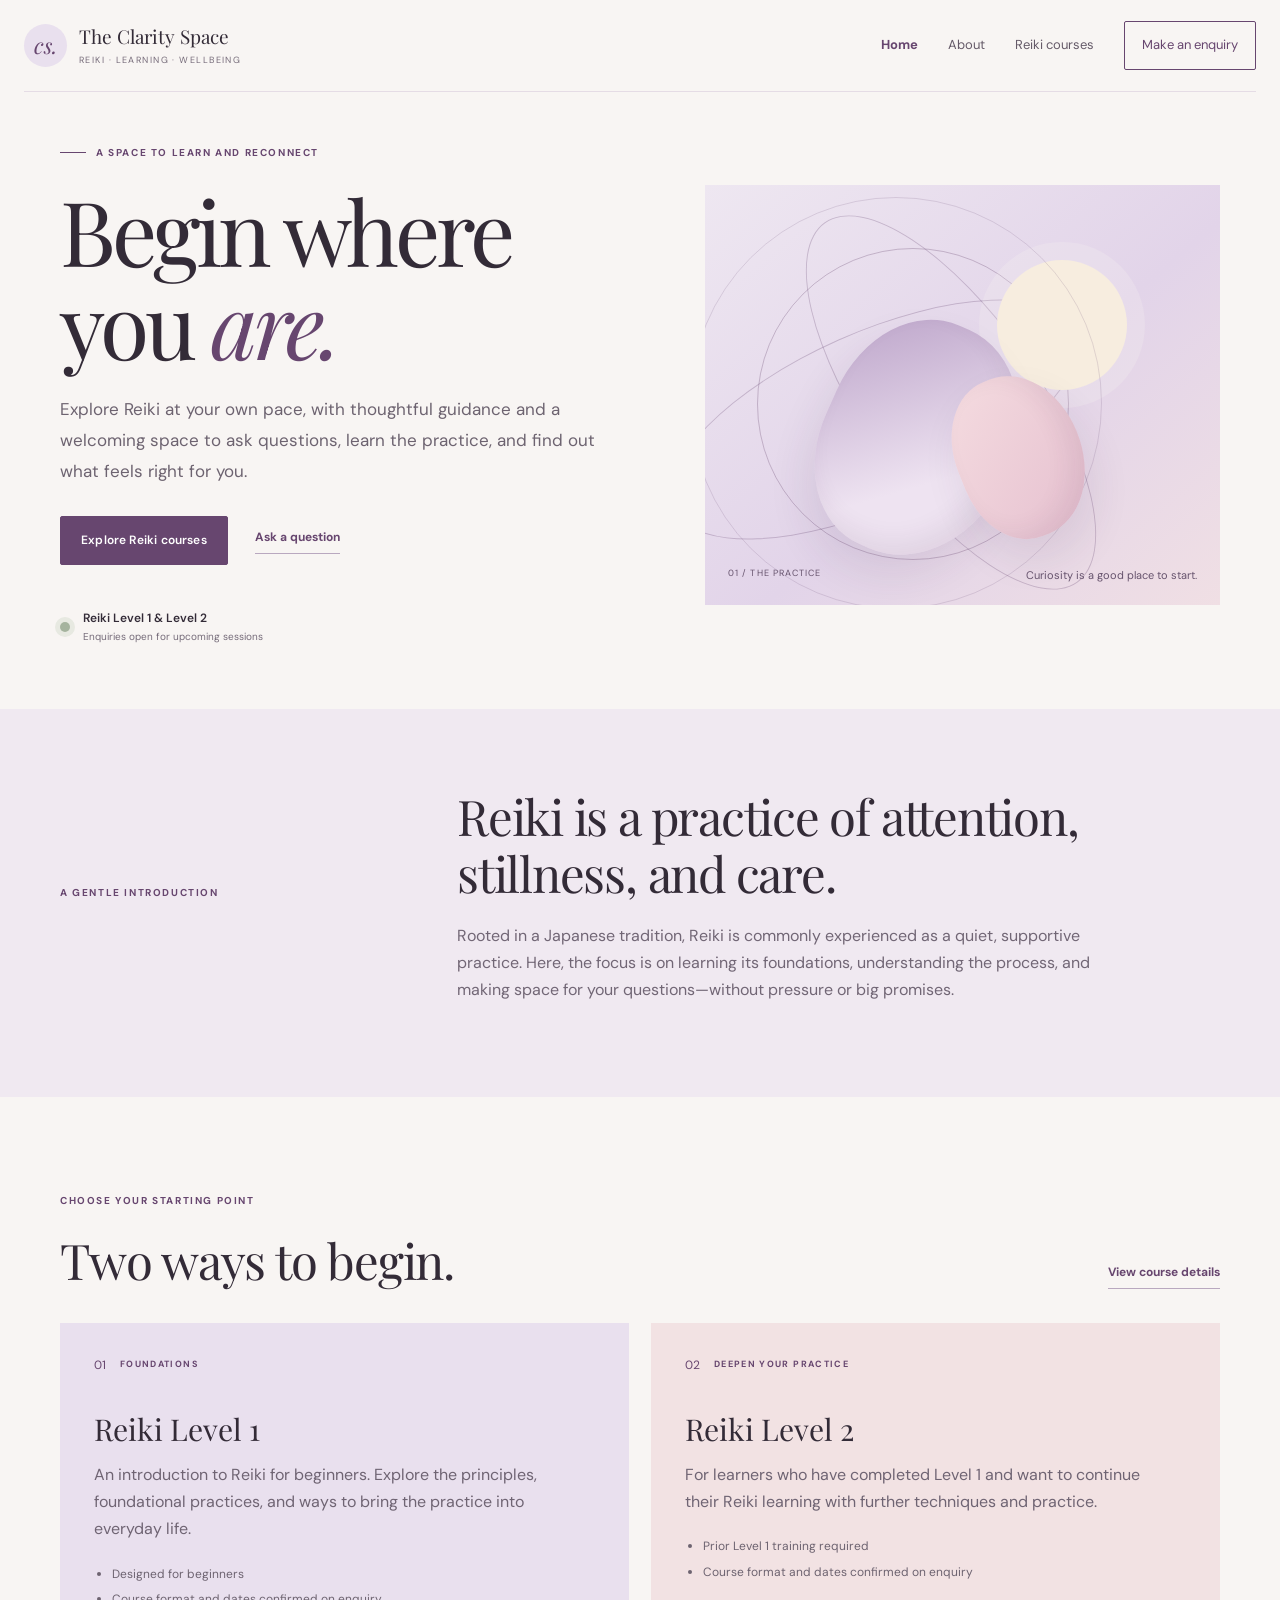
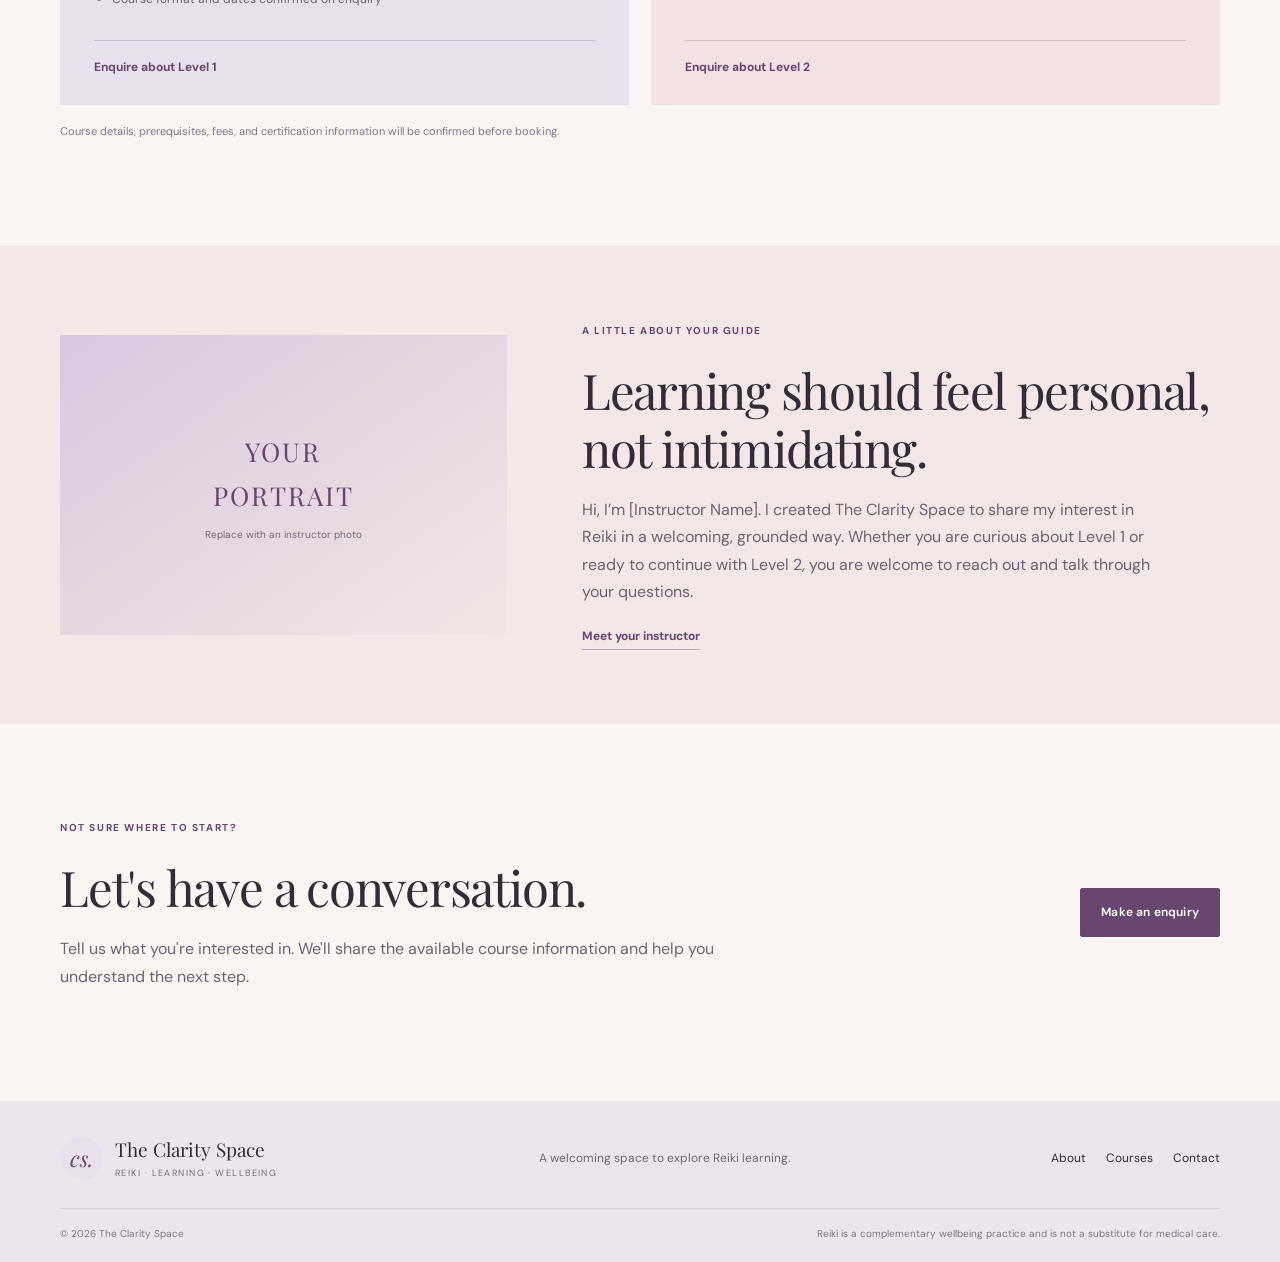
==== index.html @ 3f0b58a1 "first commit" ====
<!doctype html>
<html lang="en">
<head>
  <meta charset="utf-8">
  <meta name="viewport" content="width=device-width, initial-scale=1">
  <title>The Clarity Space | Reiki Courses & Sessions</title>
  <meta name="description" content="Explore Reiki Level 1 and Level 2 training with The Clarity Space. Learn about the courses, ask questions, and enquire about upcoming sessions.">
  <meta name="theme-color" content="#f8f5f3">
  <link rel="canonical" href="https://example.com/">
  <link rel="stylesheet" href="assets/styles.css">
</head>
<body>
  <a class="skip-link" href="#main">Skip to content</a>
  <header class="site-header">
    <a class="brand" href="index.html" aria-label="The Clarity Space home"><span class="brand-mark">cs.</span><span>The Clarity Space<small>REIKI · LEARNING · WELLBEING</small></span></a>
    <button class="menu-toggle" aria-expanded="false" aria-controls="site-nav">Menu</button>
    <nav id="site-nav" class="site-nav" aria-label="Main navigation">
      <a class="active" href="index.html">Home</a><a href="about.html">About</a><a href="courses.html">Reiki courses</a><a href="contact.html" class="nav-cta">Make an enquiry</a>
    </nav>
  </header>

  <main id="main">
    <section class="hero wrap">
      <div class="hero-copy">
        <p class="eyebrow"><span class="eyebrow-line"></span> A space to learn and reconnect</p>
        <h1>Begin where<br>you <em>are.</em></h1>
        <p class="lead">Explore Reiki at your own pace, with thoughtful guidance and a welcoming space to ask questions, learn the practice, and find out what feels right for you.</p>
        <div class="button-row"><a class="button button-primary" href="courses.html">Explore Reiki courses</a><a class="text-link" href="contact.html">Ask a question</a></div>
        <div class="hero-note"><span class="note-dot"></span><span>Reiki Level 1 &amp; Level 2<br><small>Enquiries open for upcoming sessions</small></span></div>
      </div>
      <div class="hero-art" aria-label="Abstract lavender and blush shapes">
        <div class="art-orbit orbit-one"></div><div class="art-orbit orbit-two"></div>
        <div class="art-sun"></div><div class="art-stone stone-one"></div><div class="art-stone stone-two"></div>
        <div class="art-caption"><span>01 / THE PRACTICE</span><span>Curiosity is a good place to start.</span></div>
      </div>
    </section>

    <section class="intro-band">
      <div class="wrap intro-grid">
        <p class="eyebrow">A gentle introduction</p>
        <div><h2>Reiki is a practice of attention, stillness, and care.</h2><p>Rooted in a Japanese tradition, Reiki is commonly experienced as a quiet, supportive practice. Here, the focus is on learning its foundations, understanding the process, and making space for your questions—without pressure or big promises.</p></div>
      </div>
    </section>

    <section class="wrap section courses-preview">
      <div class="section-heading"><div><p class="eyebrow">Choose your starting point</p><h2>Two ways to begin.</h2></div><a class="text-link" href="courses.html">View course details</a></div>
      <div class="course-grid">
        <article class="course-card course-lilac">
          <div class="course-number">01 <span>FOUNDATIONS</span></div><h3>Reiki Level 1</h3>
          <p>An introduction to Reiki for beginners. Explore the principles, foundational practices, and ways to bring the practice into everyday life.</p>
          <ul class="mini-list"><li>Designed for beginners</li><li>Course format and dates confirmed on enquiry</li></ul>
          <a class="card-link" href="contact.html?interest=Reiki%20Level%201">Enquire about Level 1</a>
        </article>
        <article class="course-card course-blush">
          <div class="course-number">02 <span>DEEPEN YOUR PRACTICE</span></div><h3>Reiki Level 2</h3>
          <p>For learners who have completed Level 1 and want to continue their Reiki learning with further techniques and practice.</p>
          <ul class="mini-list"><li>Prior Level 1 training required</li><li>Course format and dates confirmed on enquiry</li></ul>
          <a class="card-link" href="contact.html?interest=Reiki%20Level%202">Enquire about Level 2</a>
        </article>
      </div>
      <p class="small-note">Course details, prerequisites, fees, and certification information will be confirmed before booking.</p>
    </section>

    <section class="about-strip">
      <div class="wrap about-strip-inner"><div class="portrait-placeholder"><span>YOUR<br>PORTRAIT</span><small>Replace with an instructor photo</small></div><div class="about-strip-copy"><p class="eyebrow">A little about your guide</p><h2>Learning should feel personal, not intimidating.</h2><p>Hi, I’m [Instructor Name]. I created The Clarity Space to share my interest in Reiki in a welcoming, grounded way. Whether you are curious about Level 1 or ready to continue with Level 2, you are welcome to reach out and talk through your questions.</p><a class="text-link" href="about.html">Meet your instructor</a></div></div>
    </section>

    <section class="wrap section closing-cta">
      <div><p class="eyebrow">Not sure where to start?</p><h2>Let's have a conversation.</h2><p>Tell us what you're interested in. We'll share the available course information and help you understand the next step.</p></div>
      <a class="button button-primary" href="contact.html">Make an enquiry</a>
    </section>
  </main>

  <footer class="site-footer"><div class="wrap footer-top"><a class="brand" href="index.html"><span class="brand-mark">cs.</span><span>The Clarity Space<small>REIKI · LEARNING · WELLBEING</small></span></a><p>A welcoming space to explore Reiki learning.</p><div class="footer-links"><a href="about.html">About</a><a href="courses.html">Courses</a><a href="contact.html">Contact</a></div></div><div class="wrap footer-bottom"><span>© <span id="year"></span> The Clarity Space</span><span>Reiki is a complementary wellbeing practice and is not a substitute for medical care.</span></div></footer>
  <script src="assets/main.js"></script>
</body>
</html>
---- assets/styles.css ----
@import url('https://fonts.googleapis.com/css2?family=DM+Sans:wght@400;500;600;700&family=Playfair+Display:ital,wght@0,400;0,500;0,600;1,400;1,500&display=swap');
:root{--paper:#f8f5f3;--white:#fffdfb;--ink:#332b37;--muted:#756b79;--purple:#67466f;--purple-dark:#4c3455;--lavender:#e9e0ee;--lavender-deep:#d6c4df;--blush:#f2e2e3;--line:#e5dce5;--sage:#dfe5dc;--max:1160px;--serif:'Playfair Display',Georgia,serif;--sans:'DM Sans',Arial,sans-serif}
*{box-sizing:border-box}html{scroll-behavior:smooth}body{margin:0;background:var(--paper);color:var(--ink);font-family:var(--sans);font-size:16px;line-height:1.7}a{color:inherit;text-decoration:none}a:hover{color:var(--purple)}button,input,select,textarea{font:inherit}.wrap{width:min(calc(100% - 48px),var(--max));margin-inline:auto}.skip-link{position:absolute;left:-9999px;top:0;background:white;padding:10px;z-index:99}.skip-link:focus{left:10px}.site-header{width:min(calc(100% - 48px),1280px);margin:auto;min-height:92px;display:flex;align-items:center;justify-content:space-between;gap:30px;border-bottom:1px solid var(--line)}.brand{display:flex;align-items:center;gap:12px;font-family:var(--serif);font-size:19px;line-height:1.15;white-space:nowrap}.brand small{display:block;font-family:var(--sans);font-size:9px;letter-spacing:.16em;color:var(--muted);margin-top:7px}.brand-mark{display:grid;place-items:center;width:43px;height:43px;border-radius:50%;background:var(--lavender);color:var(--purple);font-family:var(--serif);font-size:22px;font-style:italic}.site-nav{display:flex;align-items:center;gap:30px;font-size:13px;color:#655a68}.site-nav a.active:not(.nav-cta){color:var(--purple);font-weight:700}.nav-cta{padding:12px 17px;border:1px solid var(--purple);color:var(--purple);border-radius:2px}.nav-cta span,.button span{margin-left:10px}.menu-toggle{display:none}.hero{min-height:570px;display:grid;grid-template-columns:1fr .88fr;align-items:center;gap:60px;padding-top:52px;padding-bottom:64px}.eyebrow{display:flex;align-items:center;gap:10px;text-transform:uppercase;letter-spacing:.16em;font-size:10px;font-weight:700;color:var(--purple);margin:0 0 22px}.eyebrow-line{display:inline-block;width:26px;height:1px;background:var(--purple)}h1,h2,h3,p{margin-top:0}h1,h2,h3{font-weight:400}h1{font-family:var(--serif);font-size:clamp(58px,7vw,92px);line-height:1.04;letter-spacing:-.045em;margin-bottom:25px}h1 em,h2 em{color:var(--purple);font-weight:400}h2{font-family:var(--serif);font-size:clamp(34px,4vw,49px);line-height:1.17;letter-spacing:-.025em;margin-bottom:20px}h3{font-family:var(--serif);font-size:30px;line-height:1.2;margin-bottom:14px}.lead{font-size:17px;line-height:1.8;color:#6d6370;max-width:560px}.button-row{display:flex;align-items:center;gap:27px;margin-top:30px}.button{display:inline-flex;align-items:center;justify-content:center;min-height:49px;padding:13px 20px;border:1px solid var(--purple);border-radius:2px;font-size:12px;font-weight:600;letter-spacing:.015em;transition:background .2s,color .2s}.button-primary{background:var(--purple);color:#fff}.button-primary:hover{background:var(--purple-dark);color:#fff}.text-link{font-size:12px;font-weight:700;color:var(--purple);border-bottom:1px solid #b9a8bf;padding-bottom:5px}.text-link span{margin-left:8px}.hero-note{display:flex;align-items:center;gap:13px;margin-top:44px;font-size:12px;font-weight:600;line-height:1.5}.hero-note small{font-weight:400;color:var(--muted)}.note-dot{width:10px;height:10px;background:#a5b39e;border-radius:50%;box-shadow:0 0 0 5px #e7e9e1}.hero-art{position:relative;min-height:420px;overflow:hidden;background:linear-gradient(140deg,#eee7f1 0%,#e2d4e9 55%,#f0dfe4 100%);isolation:isolate}.hero-art:before{content:"";position:absolute;width:310px;height:310px;left:10%;top:15%;border:1px solid rgba(103,70,111,.3);border-radius:50%}.hero-art:after{content:"";position:absolute;width:410px;height:410px;left:-3%;top:3%;border:1px solid rgba(103,70,111,.17);border-radius:50%}.art-orbit{position:absolute;border:1px solid rgba(103,70,111,.28);border-radius:50%;transform:rotate(-24deg)}.orbit-one{width:440px;height:175px;left:-10%;top:35%}.orbit-two{width:440px;height:175px;left:5%;top:31%;transform:rotate(55deg)}.art-sun{position:absolute;width:130px;height:130px;border-radius:50%;background:#f7eddf;top:18%;right:18%;box-shadow:0 0 0 18px rgba(255,250,240,.16)}.art-stone{position:absolute;z-index:1;border-radius:48% 52% 54% 46%;box-shadow:inset -12px -8px 24px rgba(71,44,78,.08),0 22px 40px rgba(71,44,78,.09)}.stone-one{width:190px;height:240px;background:linear-gradient(140deg,#b9a0c7,#eee3f1 65%);left:23%;top:32%;transform:rotate(24deg)}.stone-two{width:125px;height:165px;background:linear-gradient(140deg,#f5dce0,#e5bfcf);left:49%;top:45%;transform:rotate(-22deg)}.art-caption{position:absolute;z-index:2;bottom:20px;left:23px;right:23px;display:flex;justify-content:space-between;gap:15px;font-size:9px;letter-spacing:.12em;text-transform:uppercase;color:#66536d}.art-caption span:last-child{text-transform:none;letter-spacing:0;font-size:11px}.intro-band{background:#f0e9f1;padding:78px 0}.intro-grid{display:grid;grid-template-columns:.6fr 1.4fr;gap:70px}.intro-grid h2{max-width:680px}.intro-grid p:not(.eyebrow){max-width:680px;color:#716675}.section{padding-top:95px;padding-bottom:95px}.section-heading{display:flex;align-items:end;justify-content:space-between;gap:30px;margin-bottom:34px}.section-heading h2{margin-bottom:0}.course-grid{display:grid;grid-template-columns:1fr 1fr;gap:22px}.course-card{padding:32px 34px 27px;min-height:350px;display:flex;flex-direction:column;align-items:flex-start}.course-lilac{background:var(--lavender)}.course-blush{background:var(--blush)}.course-number{display:flex;gap:14px;align-items:center;color:var(--purple);font-size:12px;margin-bottom:36px}.course-number span,.detail-meta{font-size:9px;letter-spacing:.15em;font-weight:700}.course-card>p{color:#6f6473;max-width:470px}.mini-list{padding-left:18px;color:#6d6370;font-size:12px;margin:0 0 26px}.mini-list li{margin:5px 0}.card-link{font-size:12px;font-weight:700;color:var(--purple);border-top:1px solid rgba(103,70,111,.25);padding-top:16px;margin-top:auto;width:100%;display:flex;justify-content:space-between}.small-note{font-size:11px;color:#827785;margin-top:17px}.about-strip{background:#f3e7e8;padding:76px 0}.about-strip-inner{display:grid;grid-template-columns:.7fr 1fr;gap:75px;align-items:center}.portrait-placeholder{min-height:300px;display:flex;align-items:center;justify-content:center;flex-direction:column;gap:10px;background:linear-gradient(145deg,#d7c8df,#f3e5e4);color:var(--purple);font-family:var(--serif);font-size:26px;text-align:center;letter-spacing:.08em}.portrait-placeholder small{font:10px var(--sans);letter-spacing:0;color:#716675}.about-strip-copy>p:not(.eyebrow){color:#6e6370;max-width:580px}.closing-cta{display:flex;align-items:center;justify-content:space-between;gap:50px}.closing-cta>div{max-width:680px}.closing-cta p:not(.eyebrow){color:#6e6370}.site-footer{background:#ece5ee;padding:36px 0 20px}.footer-top{display:flex;align-items:center;justify-content:space-between;gap:30px;padding-bottom:28px}.footer-top>p{font-size:12px;color:#716675;margin:0}.footer-links{display:flex;gap:20px;font-size:12px}.footer-bottom{border-top:1px solid #d9cedd;padding-top:16px;display:flex;justify-content:space-between;gap:25px;color:#817585;font-size:10px}.page-hero{padding-top:83px;padding-bottom:52px}.page-hero h1{font-size:clamp(55px,7vw,80px)}.page-hero .lead{max-width:700px}.page-hero.compact{padding-bottom:35px}.instructor-layout{display:grid;grid-template-columns:.75fr 1fr;gap:75px;align-items:start;padding-top:35px}.portrait-large{min-height:430px}.prose h2{font-size:40px}.prose p{color:#6e6370}.notice{border-left:3px solid #bba5c8;background:#f0e9f1;padding:15px 18px;font-size:12px;color:#675b6c;margin:25px 0}.prose .button{margin-top:5px}.course-detail-list{padding-top:25px;display:grid;gap:25px}.detail-card{padding:36px 40px 40px}.detail-meta{display:flex;justify-content:space-between;color:var(--purple);margin-bottom:27px}.detail-card h2{font-size:43px}.detail-intro{font-family:var(--serif);font-size:23px;color:var(--purple)}.detail-card>p:not(.detail-intro){max-width:800px;color:#6f6473}.detail-columns{display:grid;grid-template-columns:1fr 1fr;gap:30px;margin:30px 0}.detail-columns h3{font:700 10px var(--sans);letter-spacing:.12em;text-transform:uppercase;color:var(--purple)}.detail-columns p{font-size:13px;color:#6f6473;margin-bottom:0}.faq-section{max-width:850px}.faq-section>h2{margin-bottom:30px}.faq-section details{border-top:1px solid var(--line);padding:20px 0}.faq-section details:last-child{border-bottom:1px solid var(--line)}.faq-section summary{cursor:pointer;font-weight:600;font-size:14px}.faq-section details p{color:#716675;font-size:13px;max-width:720px;margin:14px 0 0}.contact-layout{display:grid;grid-template-columns:.72fr 1fr;gap:80px;align-items:start;padding-top:20px}.contact-aside h2{font-size:39px}.contact-aside>p:not(.eyebrow){color:#6e6370}.contact-detail{display:flex;align-items:center;gap:14px;margin:27px 0}.contact-icon{display:grid;place-items:center;width:43px;height:43px;background:var(--lavender);color:var(--purple);font-size:19px}.contact-detail small{display:block;font-size:9px;letter-spacing:.13em;color:#817486;font-weight:700}.contact-detail a{font-size:14px}.form-panel{background:#fffdfb;border:1px solid var(--line);padding:34px}.form-heading h2{font-size:32px;margin-bottom:8px}.form-heading>p:last-child{font-size:11px;color:#817486}.enquiry-form{margin-top:25px}.form-row{display:flex;flex-direction:column;gap:7px;margin-bottom:18px}.form-row label{font-size:12px;font-weight:600}.form-row input,.form-row select,.form-row textarea{width:100%;background:#fff;border:1px solid #ddd2e0;border-radius:1px;padding:12px 13px;color:var(--ink);font-size:13px}.form-row input:focus,.form-row select:focus,.form-row textarea:focus{outline:2px solid #bca4c8;outline-offset:1px}.form-row textarea{resize:vertical}.consent{display:flex;align-items:flex-start;gap:10px;font-size:11px;color:#6e6370;margin:20px 0}.consent input{margin-top:5px;accent-color:var(--purple)}.submit-button{width:100%;cursor:pointer}.form-fineprint{font-size:10px;color:#827785;margin:13px 0 0}.contact-aside .notice{margin-top:28px}
@media(max-width:850px){.site-nav{gap:15px}.hero{gap:30px;grid-template-columns:1fr .8fr}.hero-art{min-height:360px}.intro-grid{gap:35px}.about-strip-inner,.instructor-layout,.contact-layout{gap:40px}.footer-top{flex-wrap:wrap}.footer-top>p{display:none}}
@media(max-width:650px){.wrap,.site-header{width:min(calc(100% - 34px),var(--max))}.site-header{min-height:76px;position:relative}.brand{font-size:17px}.brand-mark{width:39px;height:39px}.menu-toggle{display:block;background:transparent;border:1px solid var(--line);padding:8px 12px;color:var(--purple);font-size:12px}.site-nav{display:none;position:absolute;z-index:10;top:75px;left:0;right:0;padding:18px;background:var(--white);border:1px solid var(--line);box-shadow:0 12px 24px rgba(54,39,60,.08);align-items:stretch;flex-direction:column;gap:18px}.site-nav.is-open{display:flex}.nav-cta{text-align:center}.hero{display:flex;flex-direction:column;align-items:stretch;padding-top:55px;padding-bottom:45px;gap:38px}.hero h1{font-size:66px}.hero-art{min-height:340px}.button-row{align-items:flex-start;flex-wrap:wrap;gap:20px}.intro-band{padding:54px 0}.intro-grid{display:block}.intro-grid .eyebrow{margin-bottom:15px}.section{padding-top:62px;padding-bottom:62px}.section-heading{align-items:flex-start;flex-direction:column;gap:20px}.course-grid{grid-template-columns:1fr}.course-card{min-height:325px;padding:26px}.about-strip{padding:52px 0}.about-strip-inner{grid-template-columns:1fr;gap:30px}.portrait-placeholder{min-height:250px}.closing-cta{display:block}.closing-cta .button{margin-top:10px}.footer-top{align-items:flex-start;flex-direction:column;gap:20px}.footer-links{flex-wrap:wrap}.footer-bottom{flex-direction:column;gap:8px}.page-hero{padding-top:58px;padding-bottom:30px}.page-hero h1{font-size:58px}.instructor-layout{grid-template-columns:1fr;padding-top:15px}.portrait-large{min-height:280px}.prose h2{font-size:34px}.detail-card{padding:25px 23px}.detail-card h2{font-size:36px}.detail-columns{grid-template-columns:1fr;gap:20px}.contact-layout{grid-template-columns:1fr;gap:32px}.contact-aside h2{font-size:34px}.form-panel{padding:23px 19px}.form-heading h2{font-size:28px}.art-caption{flex-direction:column;gap:3px}.course-number{margin-bottom:25px}}
@media(prefers-reduced-motion:reduce){html{scroll-behavior:auto}*{transition:none!important}}

.google-form-embed{width:100%;overflow:hidden}
.google-form-embed iframe{display:block;width:100%;max-width:100%;border:0;background:transparent;min-height:700px}
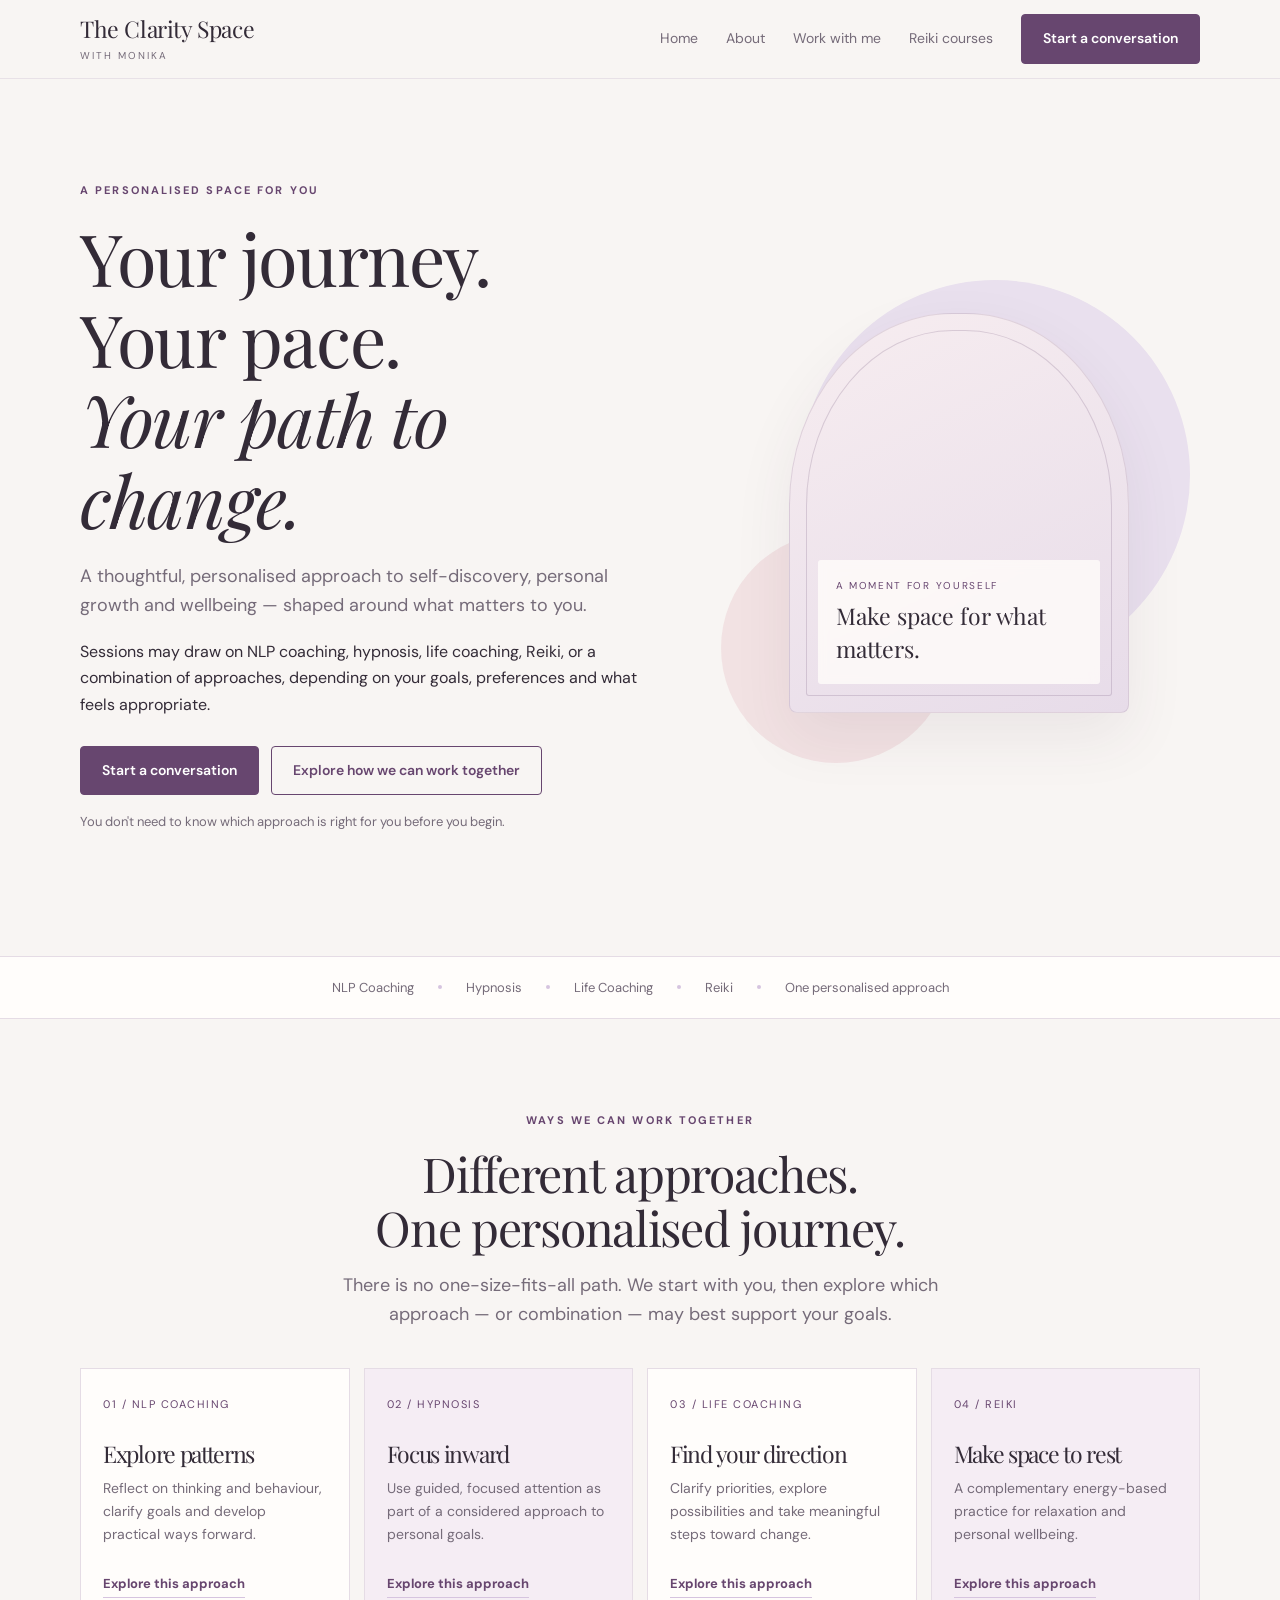
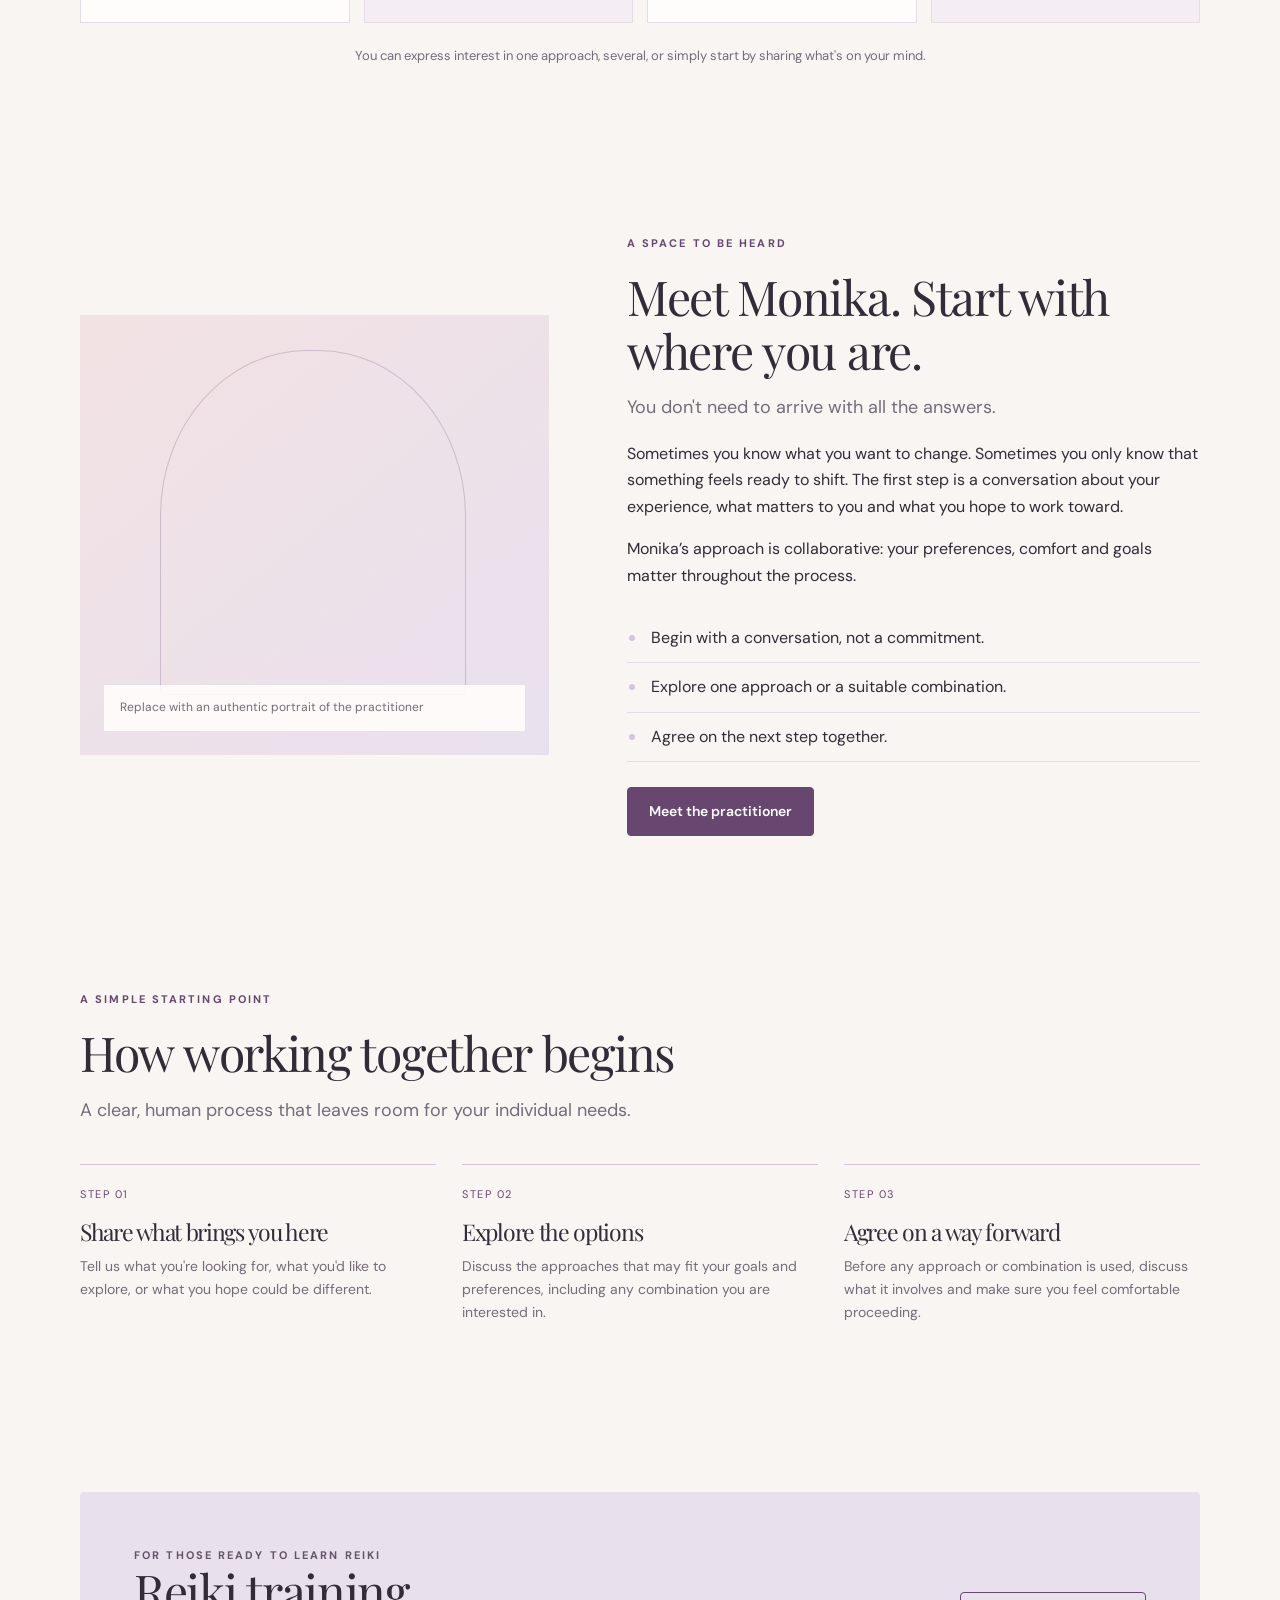
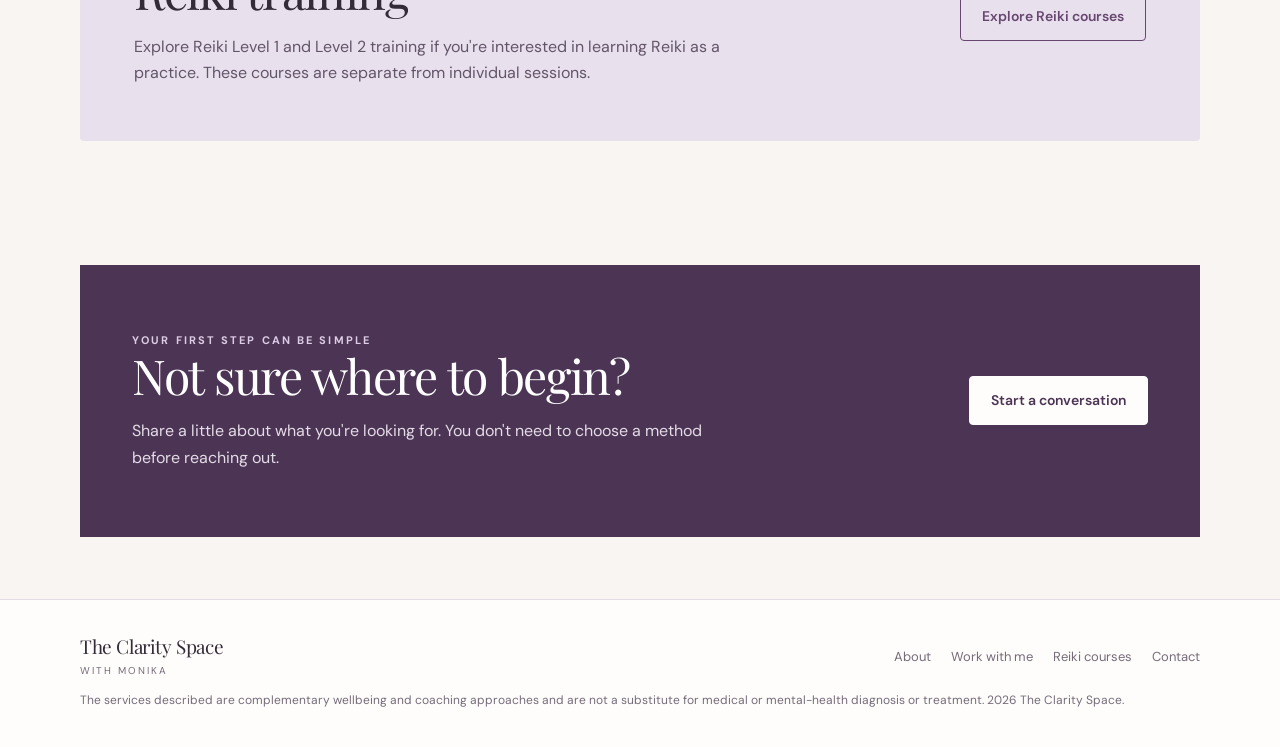
==== commit ad2f6e7d: "updated content" ====
--- a/index.html
+++ b/index.html
@@ -1,77 +1,17 @@
 <!doctype html>
-<html lang="en">
-<head>
-  <meta charset="utf-8">
-  <meta name="viewport" content="width=device-width, initial-scale=1">
-  <title>The Clarity Space | Reiki Courses & Sessions</title>
-  <meta name="description" content="Explore Reiki Level 1 and Level 2 training with The Clarity Space. Learn about the courses, ask questions, and enquire about upcoming sessions.">
-  <meta name="theme-color" content="#f8f5f3">
-  <link rel="canonical" href="https://example.com/">
-  <link rel="stylesheet" href="assets/styles.css">
-</head>
-<body>
-  <a class="skip-link" href="#main">Skip to content</a>
-  <header class="site-header">
-    <a class="brand" href="index.html" aria-label="The Clarity Space home"><span class="brand-mark">cs.</span><span>The Clarity Space<small>REIKI · LEARNING · WELLBEING</small></span></a>
-    <button class="menu-toggle" aria-expanded="false" aria-controls="site-nav">Menu</button>
-    <nav id="site-nav" class="site-nav" aria-label="Main navigation">
-      <a class="active" href="index.html">Home</a><a href="about.html">About</a><a href="courses.html">Reiki courses</a><a href="contact.html" class="nav-cta">Make an enquiry</a>
-    </nav>
-  </header>
-
-  <main id="main">
-    <section class="hero wrap">
-      <div class="hero-copy">
-        <p class="eyebrow"><span class="eyebrow-line"></span> A space to learn and reconnect</p>
-        <h1>Begin where<br>you <em>are.</em></h1>
-        <p class="lead">Explore Reiki at your own pace, with thoughtful guidance and a welcoming space to ask questions, learn the practice, and find out what feels right for you.</p>
-        <div class="button-row"><a class="button button-primary" href="courses.html">Explore Reiki courses</a><a class="text-link" href="contact.html">Ask a question</a></div>
-        <div class="hero-note"><span class="note-dot"></span><span>Reiki Level 1 &amp; Level 2<br><small>Enquiries open for upcoming sessions</small></span></div>
-      </div>
-      <div class="hero-art" aria-label="Abstract lavender and blush shapes">
-        <div class="art-orbit orbit-one"></div><div class="art-orbit orbit-two"></div>
-        <div class="art-sun"></div><div class="art-stone stone-one"></div><div class="art-stone stone-two"></div>
-        <div class="art-caption"><span>01 / THE PRACTICE</span><span>Curiosity is a good place to start.</span></div>
-      </div>
-    </section>
-
-    <section class="intro-band">
-      <div class="wrap intro-grid">
-        <p class="eyebrow">A gentle introduction</p>
-        <div><h2>Reiki is a practice of attention, stillness, and care.</h2><p>Rooted in a Japanese tradition, Reiki is commonly experienced as a quiet, supportive practice. Here, the focus is on learning its foundations, understanding the process, and making space for your questions—without pressure or big promises.</p></div>
-      </div>
-    </section>
-
-    <section class="wrap section courses-preview">
-      <div class="section-heading"><div><p class="eyebrow">Choose your starting point</p><h2>Two ways to begin.</h2></div><a class="text-link" href="courses.html">View course details</a></div>
-      <div class="course-grid">
-        <article class="course-card course-lilac">
-          <div class="course-number">01 <span>FOUNDATIONS</span></div><h3>Reiki Level 1</h3>
-          <p>An introduction to Reiki for beginners. Explore the principles, foundational practices, and ways to bring the practice into everyday life.</p>
-          <ul class="mini-list"><li>Designed for beginners</li><li>Course format and dates confirmed on enquiry</li></ul>
-          <a class="card-link" href="contact.html?interest=Reiki%20Level%201">Enquire about Level 1</a>
-        </article>
-        <article class="course-card course-blush">
-          <div class="course-number">02 <span>DEEPEN YOUR PRACTICE</span></div><h3>Reiki Level 2</h3>
-          <p>For learners who have completed Level 1 and want to continue their Reiki learning with further techniques and practice.</p>
-          <ul class="mini-list"><li>Prior Level 1 training required</li><li>Course format and dates confirmed on enquiry</li></ul>
-          <a class="card-link" href="contact.html?interest=Reiki%20Level%202">Enquire about Level 2</a>
-        </article>
-      </div>
-      <p class="small-note">Course details, prerequisites, fees, and certification information will be confirmed before booking.</p>
-    </section>
-
-    <section class="about-strip">
-      <div class="wrap about-strip-inner"><div class="portrait-placeholder"><span>YOUR<br>PORTRAIT</span><small>Replace with an instructor photo</small></div><div class="about-strip-copy"><p class="eyebrow">A little about your guide</p><h2>Learning should feel personal, not intimidating.</h2><p>Hi, I’m [Instructor Name]. I created The Clarity Space to share my interest in Reiki in a welcoming, grounded way. Whether you are curious about Level 1 or ready to continue with Level 2, you are welcome to reach out and talk through your questions.</p><a class="text-link" href="about.html">Meet your instructor</a></div></div>
-    </section>
-
-    <section class="wrap section closing-cta">
-      <div><p class="eyebrow">Not sure where to start?</p><h2>Let's have a conversation.</h2><p>Tell us what you're interested in. We'll share the available course information and help you understand the next step.</p></div>
-      <a class="button button-primary" href="contact.html">Make an enquiry</a>
-    </section>
-  </main>
-
-  <footer class="site-footer"><div class="wrap footer-top"><a class="brand" href="index.html"><span class="brand-mark">cs.</span><span>The Clarity Space<small>REIKI · LEARNING · WELLBEING</small></span></a><p>A welcoming space to explore Reiki learning.</p><div class="footer-links"><a href="about.html">About</a><a href="courses.html">Courses</a><a href="contact.html">Contact</a></div></div><div class="wrap footer-bottom"><span>© <span id="year"></span> The Clarity Space</span><span>Reiki is a complementary wellbeing practice and is not a substitute for medical care.</span></div></footer>
-  <script src="assets/main.js"></script>
-</body>
-</html>
+<html lang="en"><head><meta charset="utf-8"><meta name="viewport" content="width=device-width, initial-scale=1"><meta name="description" content="The Clarity Space with Monika offers personalised NLP coaching, hypnosis, life coaching, relaxation guidance and Reiki sessions."><title>The Clarity Space with Monika | Coaching & Wellbeing</title><link rel="canonical" href="https://www.example.com/"><link rel="stylesheet" href="assets/styles.css"></head><body>
+<a class="skip" href="#main">Skip to content</a><header class="site-header"><div class="wrap nav"><a class="brand" href="index.html">The Clarity Space<small>with Monika</small></a><button class="nav-toggle" aria-expanded="false" aria-controls="primary-nav">Menu</button><nav id="primary-nav" class="navlinks"><a href="index.html">Home</a><a href="about.html">About</a><a href="work-with-me.html">Work with me</a><a href="courses.html">Reiki courses</a><a class="btn" href="contact.html">Start a conversation</a></nav></div></header>
+<main id="main">
+<section class="hero"><div class="wrap hero-grid"><div class="hero-copy"><p class="eyebrow">A personalised space for you</p><h1 class="serif">Your journey.<br>Your pace.<br><em>Your path to change.</em></h1><p class="lead">A thoughtful, personalised approach to self-discovery, personal growth and wellbeing — shaped around what matters to you.</p><p>Sessions may draw on NLP coaching, hypnosis, life coaching, Reiki, or a combination of approaches, depending on your goals, preferences and what feels appropriate.</p><div class="hero-actions"><a class="btn" href="contact.html">Start a conversation</a><a class="btn btn-outline" href="work-with-me.html">Explore how we can work together</a></div><p class="small" style="margin-top:16px">You don't need to know which approach is right for you before you begin.</p></div><div class="hero-art" aria-label="Abstract lavender and blush artwork"><div class="art-orb orb-one"></div><div class="art-orb orb-two"></div><div class="art-panel"><div class="art-note"><span>A moment for yourself</span><strong>Make space for what matters.</strong></div></div></div></div></section>
+<div class="trust-strip"><div class="wrap trust-inner"><span>NLP Coaching</span><span class="dot"></span><span>Hypnosis</span><span class="dot"></span><span>Life Coaching</span><span class="dot"></span><span>Reiki</span><span class="dot"></span><span>One personalised approach</span></div></div>
+<section class="section"><div class="wrap"><div class="section-head center"><p class="eyebrow">Ways we can work together</p><h2 class="serif">Different approaches.<br>One personalised journey.</h2><p class="lead">There is no one-size-fits-all path. We start with you, then explore which approach — or combination — may best support your goals.</p></div><div class="approach-grid">
+<article class="approach-card"><div class="card-number">01 / NLP COACHING</div><h3 class="serif">Explore patterns</h3><p>Reflect on thinking and behaviour, clarify goals and develop practical ways forward.</p><a class="text-link" href="work-with-me.html#nlp">Explore this approach</a></article>
+<article class="approach-card"><div class="card-number">02 / HYPNOSIS</div><h3 class="serif">Focus inward</h3><p>Use guided, focused attention as part of a considered approach to personal goals.</p><a class="text-link" href="work-with-me.html#hypnosis">Explore this approach</a></article>
+<article class="approach-card"><div class="card-number">03 / LIFE COACHING</div><h3 class="serif">Find your direction</h3><p>Clarify priorities, explore possibilities and take meaningful steps toward change.</p><a class="text-link" href="work-with-me.html#life-coaching">Explore this approach</a></article>
+<article class="approach-card"><div class="card-number">04 / REIKI</div><h3 class="serif">Make space to rest</h3><p>A complementary energy-based practice for relaxation and personal wellbeing.</p><a class="text-link" href="work-with-me.html#reiki">Explore this approach</a></article>
+</div><p class="small" style="text-align:center;margin-top:22px">You can express interest in one approach, several, or simply start by sharing what's on your mind.</p></div></section>
+<section class="section-tight"><div class="wrap split"><div class="portrait-placeholder"><div class="portrait-label">Replace with an authentic portrait of the practitioner</div></div><div><p class="eyebrow">A space to be heard</p><h2 class="serif">Meet Monika. Start with where you are.</h2><p class="lead">You don't need to arrive with all the answers.</p><p>Sometimes you know what you want to change. Sometimes you only know that something feels ready to shift. The first step is a conversation about your experience, what matters to you and what you hope to work toward.</p><p>Monika’s approach is collaborative: your preferences, comfort and goals matter throughout the process.</p><ul class="check-list"><li>Begin with a conversation, not a commitment.</li><li>Explore one approach or a suitable combination.</li><li>Agree on the next step together.</li></ul><a class="btn" href="about.html">Meet the practitioner</a></div></div></section>
+<section class="section"><div class="wrap"><div class="section-head"><p class="eyebrow">A simple starting point</p><h2 class="serif">How working together begins</h2><p class="lead">A clear, human process that leaves room for your individual needs.</p></div><div class="process-grid"><article class="process-step"><div class="num">STEP 01</div><h3 class="serif">Share what brings you here</h3><p>Tell us what you're looking for, what you'd like to explore, or what you hope could be different.</p></article><article class="process-step"><div class="num">STEP 02</div><h3 class="serif">Explore the options</h3><p>Discuss the approaches that may fit your goals and preferences, including any combination you are interested in.</p></article><article class="process-step"><div class="num">STEP 03</div><h3 class="serif">Agree on a way forward</h3><p>Before any approach or combination is used, discuss what it involves and make sure you feel comfortable proceeding.</p></article></div></div></section>
+<section class="section-tight"><div class="wrap"><div class="course-band"><div><p class="eyebrow">For those ready to learn Reiki</p><h2 class="serif">Reiki training</h2><p>Explore Reiki Level 1 and Level 2 training if you're interested in learning Reiki as a practice. These courses are separate from individual sessions.</p></div><a class="btn btn-outline" href="courses.html">Explore Reiki courses</a></div></div></section>
+<section class="section-tight"><div class="wrap"><div class="cta-band"><div><p class="eyebrow">Your first step can be simple</p><h2 class="serif">Not sure where to begin?</h2><p>Share a little about what you're looking for. You don't need to choose a method before reaching out.</p></div><a class="btn" href="contact.html">Start a conversation</a></div></div></section>
+</main><footer class="footer"><div class="wrap"><div class="footer-inner"><a class="brand" href="index.html">The Clarity Space<small>with Monika</small></a><div class="footer-links"><a href="about.html">About</a><a href="work-with-me.html">Work with me</a><a href="courses.html">Reiki courses</a><a href="contact.html">Contact</a></div></div><p class="footer-note">The services described are complementary wellbeing and coaching approaches and are not a substitute for medical or mental-health diagnosis or treatment. <span data-year></span> The Clarity Space.</p></div></footer><script src="assets/main.js"></script></body></html>
--- a/assets/styles.css
+++ b/assets/styles.css
@@ -1,9 +1,782 @@
-@import url('https://fonts.googleapis.com/css2?family=DM+Sans:wght@400;500;600;700&family=Playfair+Display:ital,wght@0,400;0,500;0,600;1,400;1,500&display=swap');
-:root{--paper:#f8f5f3;--white:#fffdfb;--ink:#332b37;--muted:#756b79;--purple:#67466f;--purple-dark:#4c3455;--lavender:#e9e0ee;--lavender-deep:#d6c4df;--blush:#f2e2e3;--line:#e5dce5;--sage:#dfe5dc;--max:1160px;--serif:'Playfair Display',Georgia,serif;--sans:'DM Sans',Arial,sans-serif}
-*{box-sizing:border-box}html{scroll-behavior:smooth}body{margin:0;background:var(--paper);color:var(--ink);font-family:var(--sans);font-size:16px;line-height:1.7}a{color:inherit;text-decoration:none}a:hover{color:var(--purple)}button,input,select,textarea{font:inherit}.wrap{width:min(calc(100% - 48px),var(--max));margin-inline:auto}.skip-link{position:absolute;left:-9999px;top:0;background:white;padding:10px;z-index:99}.skip-link:focus{left:10px}.site-header{width:min(calc(100% - 48px),1280px);margin:auto;min-height:92px;display:flex;align-items:center;justify-content:space-between;gap:30px;border-bottom:1px solid var(--line)}.brand{display:flex;align-items:center;gap:12px;font-family:var(--serif);font-size:19px;line-height:1.15;white-space:nowrap}.brand small{display:block;font-family:var(--sans);font-size:9px;letter-spacing:.16em;color:var(--muted);margin-top:7px}.brand-mark{display:grid;place-items:center;width:43px;height:43px;border-radius:50%;background:var(--lavender);color:var(--purple);font-family:var(--serif);font-size:22px;font-style:italic}.site-nav{display:flex;align-items:center;gap:30px;font-size:13px;color:#655a68}.site-nav a.active:not(.nav-cta){color:var(--purple);font-weight:700}.nav-cta{padding:12px 17px;border:1px solid var(--purple);color:var(--purple);border-radius:2px}.nav-cta span,.button span{margin-left:10px}.menu-toggle{display:none}.hero{min-height:570px;display:grid;grid-template-columns:1fr .88fr;align-items:center;gap:60px;padding-top:52px;padding-bottom:64px}.eyebrow{display:flex;align-items:center;gap:10px;text-transform:uppercase;letter-spacing:.16em;font-size:10px;font-weight:700;color:var(--purple);margin:0 0 22px}.eyebrow-line{display:inline-block;width:26px;height:1px;background:var(--purple)}h1,h2,h3,p{margin-top:0}h1,h2,h3{font-weight:400}h1{font-family:var(--serif);font-size:clamp(58px,7vw,92px);line-height:1.04;letter-spacing:-.045em;margin-bottom:25px}h1 em,h2 em{color:var(--purple);font-weight:400}h2{font-family:var(--serif);font-size:clamp(34px,4vw,49px);line-height:1.17;letter-spacing:-.025em;margin-bottom:20px}h3{font-family:var(--serif);font-size:30px;line-height:1.2;margin-bottom:14px}.lead{font-size:17px;line-height:1.8;color:#6d6370;max-width:560px}.button-row{display:flex;align-items:center;gap:27px;margin-top:30px}.button{display:inline-flex;align-items:center;justify-content:center;min-height:49px;padding:13px 20px;border:1px solid var(--purple);border-radius:2px;font-size:12px;font-weight:600;letter-spacing:.015em;transition:background .2s,color .2s}.button-primary{background:var(--purple);color:#fff}.button-primary:hover{background:var(--purple-dark);color:#fff}.text-link{font-size:12px;font-weight:700;color:var(--purple);border-bottom:1px solid #b9a8bf;padding-bottom:5px}.text-link span{margin-left:8px}.hero-note{display:flex;align-items:center;gap:13px;margin-top:44px;font-size:12px;font-weight:600;line-height:1.5}.hero-note small{font-weight:400;color:var(--muted)}.note-dot{width:10px;height:10px;background:#a5b39e;border-radius:50%;box-shadow:0 0 0 5px #e7e9e1}.hero-art{position:relative;min-height:420px;overflow:hidden;background:linear-gradient(140deg,#eee7f1 0%,#e2d4e9 55%,#f0dfe4 100%);isolation:isolate}.hero-art:before{content:"";position:absolute;width:310px;height:310px;left:10%;top:15%;border:1px solid rgba(103,70,111,.3);border-radius:50%}.hero-art:after{content:"";position:absolute;width:410px;height:410px;left:-3%;top:3%;border:1px solid rgba(103,70,111,.17);border-radius:50%}.art-orbit{position:absolute;border:1px solid rgba(103,70,111,.28);border-radius:50%;transform:rotate(-24deg)}.orbit-one{width:440px;height:175px;left:-10%;top:35%}.orbit-two{width:440px;height:175px;left:5%;top:31%;transform:rotate(55deg)}.art-sun{position:absolute;width:130px;height:130px;border-radius:50%;background:#f7eddf;top:18%;right:18%;box-shadow:0 0 0 18px rgba(255,250,240,.16)}.art-stone{position:absolute;z-index:1;border-radius:48% 52% 54% 46%;box-shadow:inset -12px -8px 24px rgba(71,44,78,.08),0 22px 40px rgba(71,44,78,.09)}.stone-one{width:190px;height:240px;background:linear-gradient(140deg,#b9a0c7,#eee3f1 65%);left:23%;top:32%;transform:rotate(24deg)}.stone-two{width:125px;height:165px;background:linear-gradient(140deg,#f5dce0,#e5bfcf);left:49%;top:45%;transform:rotate(-22deg)}.art-caption{position:absolute;z-index:2;bottom:20px;left:23px;right:23px;display:flex;justify-content:space-between;gap:15px;font-size:9px;letter-spacing:.12em;text-transform:uppercase;color:#66536d}.art-caption span:last-child{text-transform:none;letter-spacing:0;font-size:11px}.intro-band{background:#f0e9f1;padding:78px 0}.intro-grid{display:grid;grid-template-columns:.6fr 1.4fr;gap:70px}.intro-grid h2{max-width:680px}.intro-grid p:not(.eyebrow){max-width:680px;color:#716675}.section{padding-top:95px;padding-bottom:95px}.section-heading{display:flex;align-items:end;justify-content:space-between;gap:30px;margin-bottom:34px}.section-heading h2{margin-bottom:0}.course-grid{display:grid;grid-template-columns:1fr 1fr;gap:22px}.course-card{padding:32px 34px 27px;min-height:350px;display:flex;flex-direction:column;align-items:flex-start}.course-lilac{background:var(--lavender)}.course-blush{background:var(--blush)}.course-number{display:flex;gap:14px;align-items:center;color:var(--purple);font-size:12px;margin-bottom:36px}.course-number span,.detail-meta{font-size:9px;letter-spacing:.15em;font-weight:700}.course-card>p{color:#6f6473;max-width:470px}.mini-list{padding-left:18px;color:#6d6370;font-size:12px;margin:0 0 26px}.mini-list li{margin:5px 0}.card-link{font-size:12px;font-weight:700;color:var(--purple);border-top:1px solid rgba(103,70,111,.25);padding-top:16px;margin-top:auto;width:100%;display:flex;justify-content:space-between}.small-note{font-size:11px;color:#827785;margin-top:17px}.about-strip{background:#f3e7e8;padding:76px 0}.about-strip-inner{display:grid;grid-template-columns:.7fr 1fr;gap:75px;align-items:center}.portrait-placeholder{min-height:300px;display:flex;align-items:center;justify-content:center;flex-direction:column;gap:10px;background:linear-gradient(145deg,#d7c8df,#f3e5e4);color:var(--purple);font-family:var(--serif);font-size:26px;text-align:center;letter-spacing:.08em}.portrait-placeholder small{font:10px var(--sans);letter-spacing:0;color:#716675}.about-strip-copy>p:not(.eyebrow){color:#6e6370;max-width:580px}.closing-cta{display:flex;align-items:center;justify-content:space-between;gap:50px}.closing-cta>div{max-width:680px}.closing-cta p:not(.eyebrow){color:#6e6370}.site-footer{background:#ece5ee;padding:36px 0 20px}.footer-top{display:flex;align-items:center;justify-content:space-between;gap:30px;padding-bottom:28px}.footer-top>p{font-size:12px;color:#716675;margin:0}.footer-links{display:flex;gap:20px;font-size:12px}.footer-bottom{border-top:1px solid #d9cedd;padding-top:16px;display:flex;justify-content:space-between;gap:25px;color:#817585;font-size:10px}.page-hero{padding-top:83px;padding-bottom:52px}.page-hero h1{font-size:clamp(55px,7vw,80px)}.page-hero .lead{max-width:700px}.page-hero.compact{padding-bottom:35px}.instructor-layout{display:grid;grid-template-columns:.75fr 1fr;gap:75px;align-items:start;padding-top:35px}.portrait-large{min-height:430px}.prose h2{font-size:40px}.prose p{color:#6e6370}.notice{border-left:3px solid #bba5c8;background:#f0e9f1;padding:15px 18px;font-size:12px;color:#675b6c;margin:25px 0}.prose .button{margin-top:5px}.course-detail-list{padding-top:25px;display:grid;gap:25px}.detail-card{padding:36px 40px 40px}.detail-meta{display:flex;justify-content:space-between;color:var(--purple);margin-bottom:27px}.detail-card h2{font-size:43px}.detail-intro{font-family:var(--serif);font-size:23px;color:var(--purple)}.detail-card>p:not(.detail-intro){max-width:800px;color:#6f6473}.detail-columns{display:grid;grid-template-columns:1fr 1fr;gap:30px;margin:30px 0}.detail-columns h3{font:700 10px var(--sans);letter-spacing:.12em;text-transform:uppercase;color:var(--purple)}.detail-columns p{font-size:13px;color:#6f6473;margin-bottom:0}.faq-section{max-width:850px}.faq-section>h2{margin-bottom:30px}.faq-section details{border-top:1px solid var(--line);padding:20px 0}.faq-section details:last-child{border-bottom:1px solid var(--line)}.faq-section summary{cursor:pointer;font-weight:600;font-size:14px}.faq-section details p{color:#716675;font-size:13px;max-width:720px;margin:14px 0 0}.contact-layout{display:grid;grid-template-columns:.72fr 1fr;gap:80px;align-items:start;padding-top:20px}.contact-aside h2{font-size:39px}.contact-aside>p:not(.eyebrow){color:#6e6370}.contact-detail{display:flex;align-items:center;gap:14px;margin:27px 0}.contact-icon{display:grid;place-items:center;width:43px;height:43px;background:var(--lavender);color:var(--purple);font-size:19px}.contact-detail small{display:block;font-size:9px;letter-spacing:.13em;color:#817486;font-weight:700}.contact-detail a{font-size:14px}.form-panel{background:#fffdfb;border:1px solid var(--line);padding:34px}.form-heading h2{font-size:32px;margin-bottom:8px}.form-heading>p:last-child{font-size:11px;color:#817486}.enquiry-form{margin-top:25px}.form-row{display:flex;flex-direction:column;gap:7px;margin-bottom:18px}.form-row label{font-size:12px;font-weight:600}.form-row input,.form-row select,.form-row textarea{width:100%;background:#fff;border:1px solid #ddd2e0;border-radius:1px;padding:12px 13px;color:var(--ink);font-size:13px}.form-row input:focus,.form-row select:focus,.form-row textarea:focus{outline:2px solid #bca4c8;outline-offset:1px}.form-row textarea{resize:vertical}.consent{display:flex;align-items:flex-start;gap:10px;font-size:11px;color:#6e6370;margin:20px 0}.consent input{margin-top:5px;accent-color:var(--purple)}.submit-button{width:100%;cursor:pointer}.form-fineprint{font-size:10px;color:#827785;margin:13px 0 0}.contact-aside .notice{margin-top:28px}
-@media(max-width:850px){.site-nav{gap:15px}.hero{gap:30px;grid-template-columns:1fr .8fr}.hero-art{min-height:360px}.intro-grid{gap:35px}.about-strip-inner,.instructor-layout,.contact-layout{gap:40px}.footer-top{flex-wrap:wrap}.footer-top>p{display:none}}
-@media(max-width:650px){.wrap,.site-header{width:min(calc(100% - 34px),var(--max))}.site-header{min-height:76px;position:relative}.brand{font-size:17px}.brand-mark{width:39px;height:39px}.menu-toggle{display:block;background:transparent;border:1px solid var(--line);padding:8px 12px;color:var(--purple);font-size:12px}.site-nav{display:none;position:absolute;z-index:10;top:75px;left:0;right:0;padding:18px;background:var(--white);border:1px solid var(--line);box-shadow:0 12px 24px rgba(54,39,60,.08);align-items:stretch;flex-direction:column;gap:18px}.site-nav.is-open{display:flex}.nav-cta{text-align:center}.hero{display:flex;flex-direction:column;align-items:stretch;padding-top:55px;padding-bottom:45px;gap:38px}.hero h1{font-size:66px}.hero-art{min-height:340px}.button-row{align-items:flex-start;flex-wrap:wrap;gap:20px}.intro-band{padding:54px 0}.intro-grid{display:block}.intro-grid .eyebrow{margin-bottom:15px}.section{padding-top:62px;padding-bottom:62px}.section-heading{align-items:flex-start;flex-direction:column;gap:20px}.course-grid{grid-template-columns:1fr}.course-card{min-height:325px;padding:26px}.about-strip{padding:52px 0}.about-strip-inner{grid-template-columns:1fr;gap:30px}.portrait-placeholder{min-height:250px}.closing-cta{display:block}.closing-cta .button{margin-top:10px}.footer-top{align-items:flex-start;flex-direction:column;gap:20px}.footer-links{flex-wrap:wrap}.footer-bottom{flex-direction:column;gap:8px}.page-hero{padding-top:58px;padding-bottom:30px}.page-hero h1{font-size:58px}.instructor-layout{grid-template-columns:1fr;padding-top:15px}.portrait-large{min-height:280px}.prose h2{font-size:34px}.detail-card{padding:25px 23px}.detail-card h2{font-size:36px}.detail-columns{grid-template-columns:1fr;gap:20px}.contact-layout{grid-template-columns:1fr;gap:32px}.contact-aside h2{font-size:34px}.form-panel{padding:23px 19px}.form-heading h2{font-size:28px}.art-caption{flex-direction:column;gap:3px}.course-number{margin-bottom:25px}}
-@media(prefers-reduced-motion:reduce){html{scroll-behavior:auto}*{transition:none!important}}
-
-.google-form-embed{width:100%;overflow:hidden}
-.google-form-embed iframe{display:block;width:100%;max-width:100%;border:0;background:transparent;min-height:700px}
+@import url('https://fonts.googleapis.com/css2?family=DM+Sans:wght@400;500;600;700&family=Playfair+Display:wght@400;500;600&display=swap');
+
+:root {
+    --paper: #f8f5f3;
+    --white: #fffdfb;
+    --ink: #332b37;
+    --muted: #756b79;
+    --purple: #67466f;
+    --purple-dark: #4c3455;
+    --lavender: #e9e0ee;
+    --lavender-deep: #d6c4df;
+    --blush: #f2e2e3;
+    --line: #e5dce5;
+    --serif: 'Playfair Display', Georgia, serif;
+    --sans: 'DM Sans', Arial, sans-serif
+}
+
+* {
+    box-sizing: border-box
+}
+
+html {
+    scroll-behavior: smooth
+}
+
+body {
+    margin: 0;
+    background: var(--paper);
+    color: var(--ink);
+    font-family: var(--sans);
+    font-size: 16px;
+    line-height: 1.65
+}
+
+a {
+    color: inherit;
+    text-decoration: none
+}
+
+img {
+    max-width: 100%;
+    display: block
+}
+
+button,
+input,
+textarea,
+select {
+    font: inherit
+}
+
+.wrap {
+    width: min(1120px, calc(100% - 40px));
+    margin: auto
+}
+
+.skip {
+    position: absolute;
+    left: -9999px
+}
+
+.skip:focus {
+    left: 20px;
+    top: 20px;
+    background: white;
+    padding: 10px;
+    z-index: 10
+}
+
+.site-header {
+    position: sticky;
+    top: 0;
+    z-index: 5;
+    background: rgba(248, 245, 243, .94);
+    backdrop-filter: blur(12px);
+    border-bottom: 1px solid rgba(229, 220, 229, .8)
+}
+
+.nav {
+    min-height: 78px;
+    display: flex;
+    align-items: center;
+    justify-content: space-between;
+    gap: 24px
+}
+
+.brand {
+    font-family: var(--serif);
+    font-size: 23px;
+    line-height: 1.1;
+    letter-spacing: -.4px
+}
+
+.brand small {
+    display: block;
+    font: 10px var(--sans);
+    letter-spacing: 2px;
+    text-transform: uppercase;
+    color: var(--muted);
+    margin-top: 7px
+}
+
+.navlinks {
+    display: flex;
+    align-items: center;
+    gap: 28px;
+    font-size: 14px
+}
+
+.navlinks a:not(.btn) {
+    color: var(--muted)
+}
+
+.navlinks a:hover {
+    color: var(--purple)
+}
+
+.nav-toggle {
+    display: none;
+    background: none;
+    border: 1px solid var(--line);
+    border-radius: 999px;
+    padding: 8px 13px;
+    color: var(--ink)
+}
+
+.btn {
+    display: inline-flex;
+    align-items: center;
+    justify-content: center;
+    min-height: 48px;
+    padding: 12px 21px;
+    border-radius: 4px;
+    background: var(--purple);
+    color: white;
+    font-size: 14px;
+    font-weight: 600;
+    border: 1px solid var(--purple);
+    transition: background .2s, transform .2s
+}
+
+.btn:hover {
+    background: var(--purple-dark);
+    transform: translateY(-1px)
+}
+
+.btn-outline {
+    background: transparent;
+    color: var(--purple)
+}
+
+.btn-outline:hover {
+    color: white
+}
+
+.eyebrow {
+    font-size: 11px;
+    font-weight: 700;
+    letter-spacing: 2.1px;
+    text-transform: uppercase;
+    color: var(--purple);
+    margin: 0 0 18px
+}
+
+.serif {
+    font-family: var(--serif);
+    font-weight: 400;
+    letter-spacing: -1.3px;
+    line-height: 1.12
+}
+
+h1,
+h2,
+h3,
+p {
+    margin-top: 0
+}
+
+h1 {
+    font-size: clamp(42px, 6vw, 72px);
+    margin-bottom: 22px
+}
+
+h2 {
+    font-size: clamp(32px, 4vw, 48px);
+    margin-bottom: 16px
+}
+
+h3 {
+    font-size: 23px;
+    line-height: 1.25;
+    margin-bottom: 10px
+}
+
+.lead {
+    font-size: 18px;
+    color: var(--muted);
+    max-width: 600px
+}
+
+.small {
+    font-size: 13px;
+    color: var(--muted)
+}
+
+.section {
+    padding: 92px 0
+}
+
+.section-tight {
+    padding: 62px 0
+}
+
+.section-head {
+    max-width: 660px;
+    margin-bottom: 38px
+}
+
+.section-head.center {
+    text-align: center;
+    margin-left: auto;
+    margin-right: auto
+}
+
+.section-head.center .lead {
+    margin-left: auto;
+    margin-right: auto
+}
+
+.hero {
+    padding: 78px 0 86px;
+    overflow: hidden
+}
+
+.hero-grid {
+    display: grid;
+    grid-template-columns: 1.08fr .92fr;
+    gap: 70px;
+    align-items: center
+}
+
+.hero-copy {
+    padding: 24px 0
+}
+
+.hero-actions {
+    display: flex;
+    flex-wrap: wrap;
+    gap: 12px;
+    margin-top: 28px
+}
+
+.hero-art {
+    position: relative;
+    min-height: 510px;
+    display: grid;
+    place-items: center
+}
+
+.art-orb {
+    position: absolute;
+    border-radius: 50%
+}
+
+.orb-one {
+    width: 390px;
+    height: 390px;
+    background: var(--lavender);
+    top: 22px;
+    right: 10px
+}
+
+.orb-two {
+    width: 230px;
+    height: 230px;
+    background: var(--blush);
+    bottom: 5px;
+    left: 4px;
+    opacity: .94
+}
+
+.art-panel {
+    position: relative;
+    width: min(340px, 80%);
+    min-height: 400px;
+    background: linear-gradient(155deg, #f7edf0, #e7dce9);
+    border: 1px solid rgba(103, 70, 111, .15);
+    border-radius: 48% 48% 8px 8px;
+    display: flex;
+    flex-direction: column;
+    justify-content: flex-end;
+    padding: 28px;
+    box-shadow: 0 24px 60px rgba(72, 48, 76, .08)
+}
+
+.art-panel:before {
+    content: "";
+    position: absolute;
+    inset: 16px;
+    border: 1px solid rgba(103, 70, 111, .2);
+    border-radius: 48% 48% 3px 3px
+}
+
+.art-note {
+    position: relative;
+    background: rgba(255, 253, 251, .8);
+    padding: 18px;
+    border-radius: 3px;
+    backdrop-filter: blur(5px)
+}
+
+.art-note span {
+    display: block;
+    color: var(--purple);
+    font-size: 10px;
+    letter-spacing: 1.7px;
+    text-transform: uppercase;
+    margin-bottom: 5px
+}
+
+.art-note strong {
+    font: 23px var(--serif);
+    font-weight: 400
+}
+
+.trust-strip {
+    background: var(--white);
+    border-top: 1px solid var(--line);
+    border-bottom: 1px solid var(--line)
+}
+
+.trust-inner {
+    display: flex;
+    align-items: center;
+    justify-content: center;
+    gap: 24px;
+    flex-wrap: wrap;
+    padding: 20px 0;
+    color: var(--muted);
+    font-size: 13px
+}
+
+.dot {
+    width: 4px;
+    height: 4px;
+    border-radius: 50%;
+    background: var(--lavender-deep)
+}
+
+.approach-grid {
+    display: grid;
+    grid-template-columns: repeat(4, 1fr);
+    gap: 14px
+}
+
+.approach-card {
+    padding: 26px 22px 24px;
+    background: var(--white);
+    border: 1px solid var(--line);
+    min-height: 255px;
+    display: flex;
+    flex-direction: column
+}
+
+.approach-card:nth-child(2),
+.approach-card:nth-child(4) {
+    background: #f5edf4
+}
+
+.card-number {
+    font-size: 11px;
+    letter-spacing: 1.5px;
+    color: var(--purple);
+    margin-bottom: 28px
+}
+
+.approach-card p {
+    font-size: 14px;
+    color: var(--muted);
+    margin-bottom: 18px
+}
+
+.text-link {
+    margin-top: auto;
+    color: var(--purple);
+    font-size: 13px;
+    font-weight: 700;
+    border-bottom: 1px solid var(--lavender-deep);
+    padding-bottom: 3px;
+    align-self: flex-start
+}
+
+.split {
+    display: grid;
+    grid-template-columns: .9fr 1.1fr;
+    gap: 78px;
+    align-items: center
+}
+
+.portrait-placeholder {
+    min-height: 440px;
+    background: linear-gradient(140deg, var(--blush), var(--lavender));
+    position: relative;
+    display: flex;
+    align-items: flex-end;
+    padding: 24px
+}
+
+.portrait-placeholder:before {
+    content: "";
+    position: absolute;
+    width: 65%;
+    height: 78%;
+    left: 17%;
+    top: 8%;
+    border: 1px solid rgba(103, 70, 111, .24);
+    border-radius: 48% 48% 4px 4px
+}
+
+.portrait-label {
+    position: relative;
+    background: rgba(255, 253, 251, .9);
+    padding: 13px 16px;
+    font-size: 12px;
+    color: var(--muted);
+    width: 100%
+}
+
+.check-list {
+    padding: 0;
+    list-style: none;
+    margin: 25px 0
+}
+
+.check-list li {
+    padding: 11px 0 11px 24px;
+    border-bottom: 1px solid var(--line);
+    position: relative
+}
+
+.check-list li:before {
+    content: "";
+    position: absolute;
+    width: 6px;
+    height: 6px;
+    background: var(--lavender-deep);
+    border-radius: 50%;
+    left: 2px;
+    top: 21px
+}
+
+.process-grid {
+    display: grid;
+    grid-template-columns: repeat(3, 1fr);
+    gap: 26px
+}
+
+.process-step {
+    border-top: 1px solid var(--lavender-deep);
+    padding-top: 20px
+}
+
+.process-step .num {
+    font-size: 11px;
+    color: var(--purple);
+    letter-spacing: 1.5px;
+    margin-bottom: 16px
+}
+
+.process-step p {
+    font-size: 14px;
+    color: var(--muted)
+}
+
+.course-band {
+    background: var(--lavender);
+    padding: 54px;
+    border-radius: 4px;
+    display: flex;
+    align-items: center;
+    justify-content: space-between;
+    gap: 36px
+}
+
+.course-band p {
+    max-width: 600px;
+    color: #625568;
+    margin-bottom: 0
+}
+
+.cta-band {
+    background: var(--purple-dark);
+    color: white;
+    padding: 66px 52px;
+    display: flex;
+    align-items: center;
+    justify-content: space-between;
+    gap: 32px
+}
+
+.cta-band .eyebrow {
+    color: #ddcce5
+}
+
+.cta-band p {
+    color: #e4dce6;
+    max-width: 580px;
+    margin-bottom: 0
+}
+
+.cta-band .btn {
+    background: var(--white);
+    color: var(--purple-dark);
+    border-color: var(--white)
+}
+
+.cta-band .btn:hover {
+    background: var(--blush)
+}
+
+.page-hero {
+    padding: 72px 0 56px;
+    background: linear-gradient(120deg, var(--paper), #f0e8f1)
+}
+
+.page-hero h1 {
+    font-size: clamp(42px, 5vw, 62px);
+    max-width: 820px
+}
+
+.content-grid {
+    display: grid;
+    grid-template-columns: 1fr 1fr;
+    gap: 22px
+}
+
+.content-card {
+    padding: 30px;
+    background: var(--white);
+    border: 1px solid var(--line)
+}
+
+.content-card p {
+    color: var(--muted)
+}
+
+.form-frame {
+    width: 100%;
+    min-height: 950px;
+    border: 0;
+    background: var(--white)
+}
+
+.contact-grid {
+    display: grid;
+    grid-template-columns: .7fr 1.3fr;
+    gap: 42px;
+    align-items: start
+}
+
+.contact-note {
+    background: var(--lavender);
+    padding: 28px
+}
+
+.contact-note p {
+    color: #625568
+}
+
+.footer {
+    padding: 36px 0;
+    border-top: 1px solid var(--line);
+    background: var(--white)
+}
+
+.footer-inner {
+    display: flex;
+    justify-content: space-between;
+    gap: 24px;
+    align-items: center
+}
+
+.footer-links {
+    display: flex;
+    gap: 20px;
+    flex-wrap: wrap;
+    font-size: 13px;
+    color: var(--muted)
+}
+
+.footer .brand {
+    font-size: 19px
+}
+
+.footer-note {
+    font-size: 12px;
+    color: var(--muted);
+    margin: 14px 0 0
+}
+
+.tagline {
+    color: var(--muted);
+    font-size: 13px
+}
+
+.faq {
+    border-top: 1px solid var(--line);
+    padding: 20px 0
+}
+
+.faq h3 {
+    font-size: 19px
+}
+
+.faq p {
+    color: var(--muted);
+    margin-bottom: 0
+}
+
+@media(max-width:850px) {
+
+    .hero-grid,
+    .split,
+    .contact-grid {
+        grid-template-columns: 1fr;
+        gap: 34px
+    }
+
+    .hero {
+        padding-top: 45px
+    }
+
+    .hero-art {
+        min-height: 390px
+    }
+
+    .orb-one {
+        width: 300px;
+        height: 300px
+    }
+
+    .orb-two {
+        width: 180px;
+        height: 180px
+    }
+
+    .art-panel {
+        min-height: 320px
+    }
+
+    .approach-grid {
+        grid-template-columns: repeat(2, 1fr)
+    }
+
+    .course-band,
+    .cta-band {
+        padding: 36px;
+        align-items: flex-start;
+        flex-direction: column
+    }
+
+    .process-grid {
+        gap: 18px
+    }
+
+    .portrait-placeholder {
+        min-height: 360px
+    }
+
+    .section {
+        padding: 68px 0
+    }
+}
+
+@media(max-width:620px) {
+    .wrap {
+        width: min(100% - 30px, 1120px)
+    }
+
+    .nav {
+        min-height: 70px
+    }
+
+    .nav-toggle {
+        display: block
+    }
+
+    .navlinks {
+        display: none;
+        position: absolute;
+        top: 69px;
+        left: 0;
+        right: 0;
+        padding: 20px;
+        background: var(--paper);
+        border-bottom: 1px solid var(--line);
+        flex-direction: column;
+        align-items: stretch;
+        gap: 16px
+    }
+
+    .navlinks.open {
+        display: flex
+    }
+
+    .navlinks .btn {
+        width: 100%
+    }
+
+    .brand {
+        font-size: 21px
+    }
+
+    .hero h1 {
+        font-size: 44px
+    }
+
+    .lead {
+        font-size: 16px
+    }
+
+    .hero-art {
+        min-height: 320px
+    }
+
+    .orb-one {
+        width: 245px;
+        height: 245px;
+        right: 0
+    }
+
+    .orb-two {
+        width: 145px;
+        height: 145px
+    }
+
+    .art-panel {
+        width: 75%;
+        min-height: 280px;
+        padding: 20px
+    }
+
+    .art-note strong {
+        font-size: 20px
+    }
+
+    .approach-grid,
+    .content-grid,
+    .process-grid {
+        grid-template-columns: 1fr
+    }
+
+    .approach-card {
+        min-height: auto
+    }
+
+    .card-number {
+        margin-bottom: 18px
+    }
+
+    .section {
+        padding: 58px 0
+    }
+
+    .section-tight {
+        padding: 44px 0
+    }
+
+    .course-band,
+    .cta-band {
+        padding: 28px 23px
+    }
+
+    .footer-inner {
+        align-items: flex-start;
+        flex-direction: column
+    }
+
+    .page-hero {
+        padding: 52px 0 38px
+    }
+}
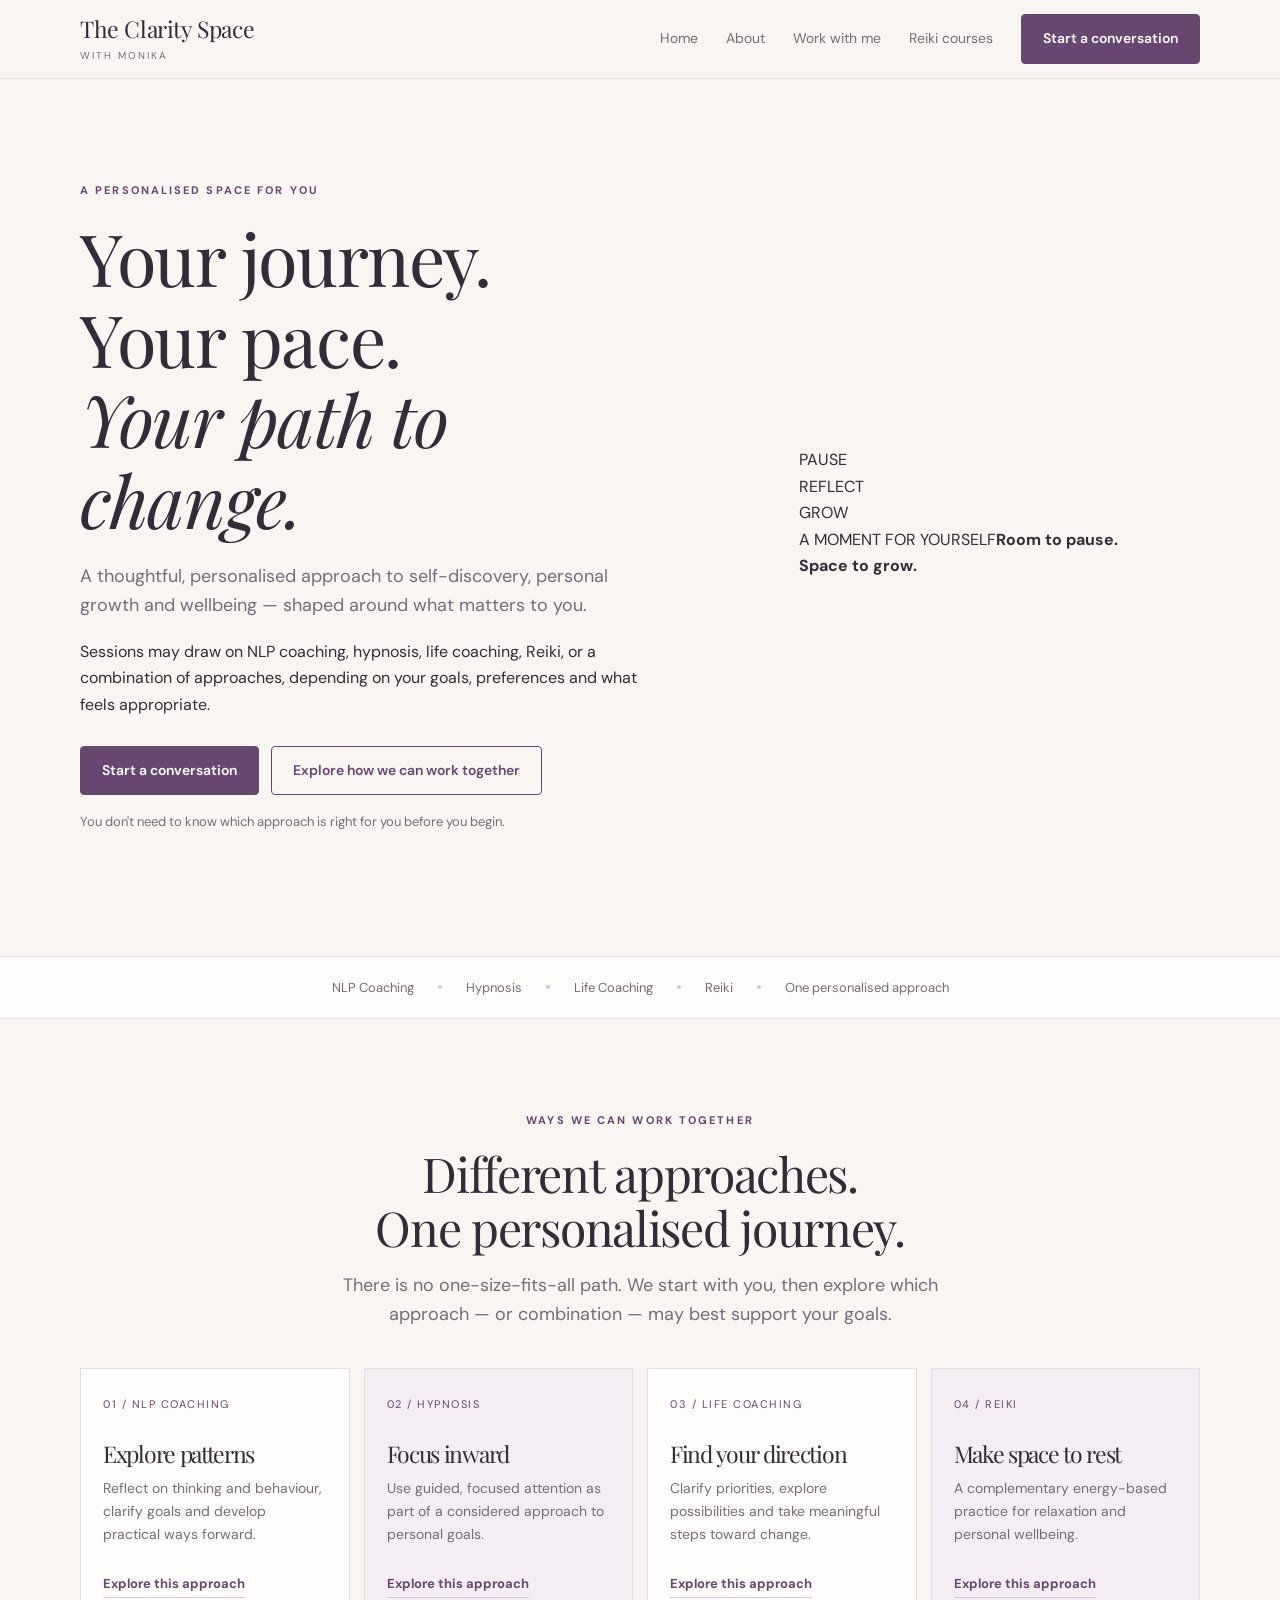
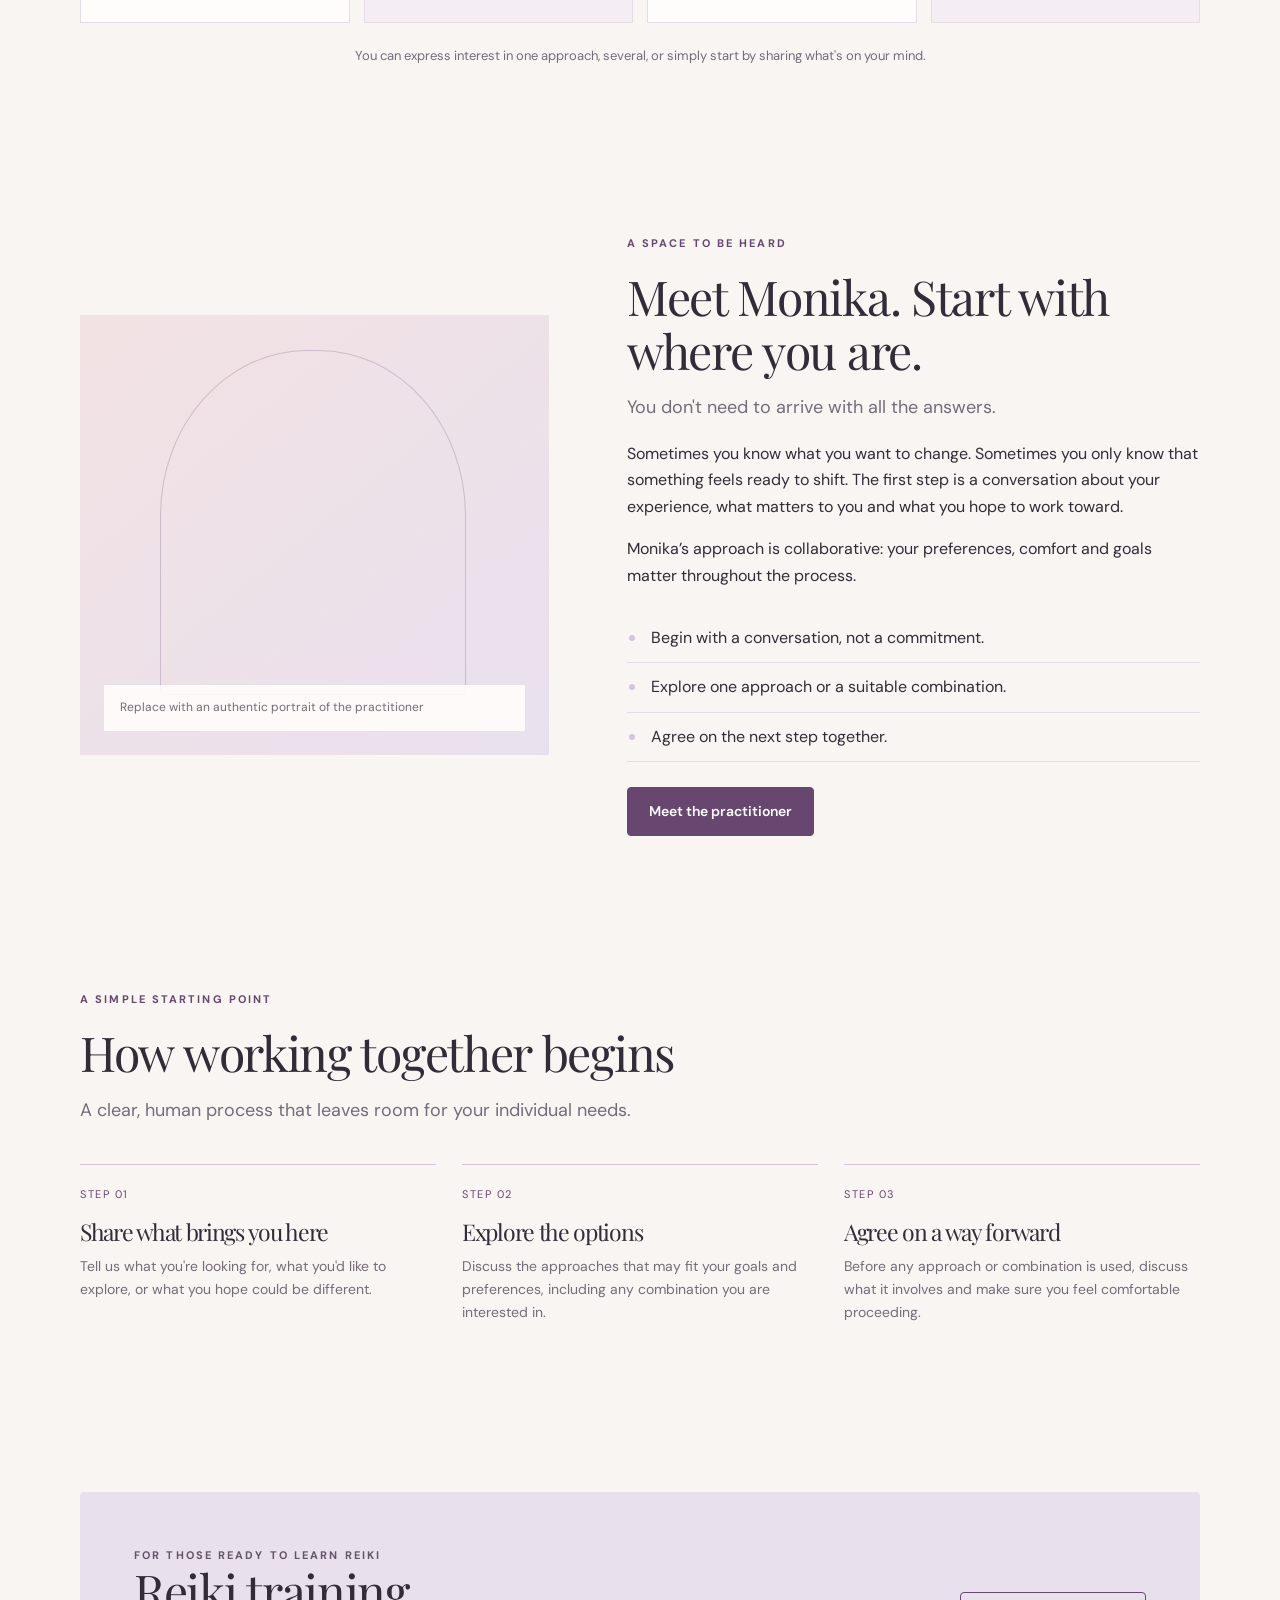
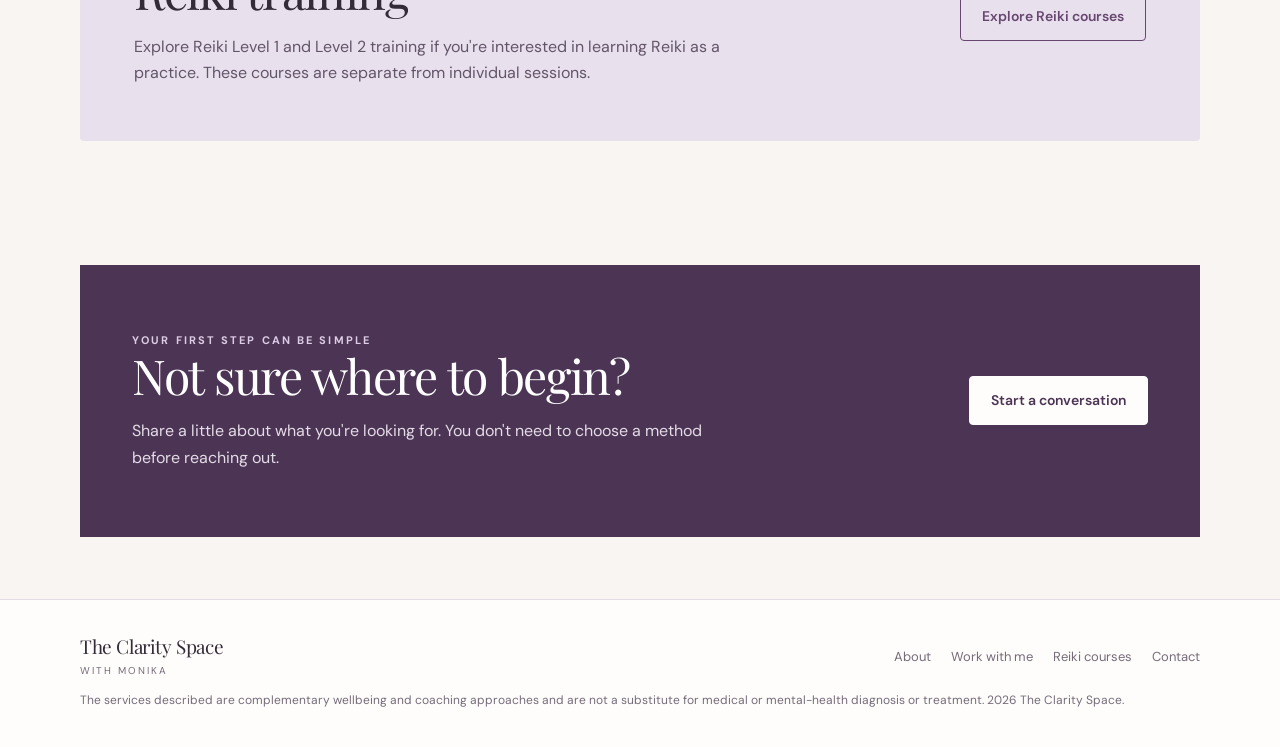
==== commit cd2fa28a: "updated content" ====
--- a/index.html
+++ b/index.html
@@ -1,17 +1,189 @@
 <!doctype html>
-<html lang="en"><head><meta charset="utf-8"><meta name="viewport" content="width=device-width, initial-scale=1"><meta name="description" content="The Clarity Space with Monika offers personalised NLP coaching, hypnosis, life coaching, relaxation guidance and Reiki sessions."><title>The Clarity Space with Monika | Coaching & Wellbeing</title><link rel="canonical" href="https://www.example.com/"><link rel="stylesheet" href="assets/styles.css"></head><body>
-<a class="skip" href="#main">Skip to content</a><header class="site-header"><div class="wrap nav"><a class="brand" href="index.html">The Clarity Space<small>with Monika</small></a><button class="nav-toggle" aria-expanded="false" aria-controls="primary-nav">Menu</button><nav id="primary-nav" class="navlinks"><a href="index.html">Home</a><a href="about.html">About</a><a href="work-with-me.html">Work with me</a><a href="courses.html">Reiki courses</a><a class="btn" href="contact.html">Start a conversation</a></nav></div></header>
-<main id="main">
-<section class="hero"><div class="wrap hero-grid"><div class="hero-copy"><p class="eyebrow">A personalised space for you</p><h1 class="serif">Your journey.<br>Your pace.<br><em>Your path to change.</em></h1><p class="lead">A thoughtful, personalised approach to self-discovery, personal growth and wellbeing — shaped around what matters to you.</p><p>Sessions may draw on NLP coaching, hypnosis, life coaching, Reiki, or a combination of approaches, depending on your goals, preferences and what feels appropriate.</p><div class="hero-actions"><a class="btn" href="contact.html">Start a conversation</a><a class="btn btn-outline" href="work-with-me.html">Explore how we can work together</a></div><p class="small" style="margin-top:16px">You don't need to know which approach is right for you before you begin.</p></div><div class="hero-art" aria-label="Abstract lavender and blush artwork"><div class="art-orb orb-one"></div><div class="art-orb orb-two"></div><div class="art-panel"><div class="art-note"><span>A moment for yourself</span><strong>Make space for what matters.</strong></div></div></div></div></section>
-<div class="trust-strip"><div class="wrap trust-inner"><span>NLP Coaching</span><span class="dot"></span><span>Hypnosis</span><span class="dot"></span><span>Life Coaching</span><span class="dot"></span><span>Reiki</span><span class="dot"></span><span>One personalised approach</span></div></div>
-<section class="section"><div class="wrap"><div class="section-head center"><p class="eyebrow">Ways we can work together</p><h2 class="serif">Different approaches.<br>One personalised journey.</h2><p class="lead">There is no one-size-fits-all path. We start with you, then explore which approach — or combination — may best support your goals.</p></div><div class="approach-grid">
-<article class="approach-card"><div class="card-number">01 / NLP COACHING</div><h3 class="serif">Explore patterns</h3><p>Reflect on thinking and behaviour, clarify goals and develop practical ways forward.</p><a class="text-link" href="work-with-me.html#nlp">Explore this approach</a></article>
-<article class="approach-card"><div class="card-number">02 / HYPNOSIS</div><h3 class="serif">Focus inward</h3><p>Use guided, focused attention as part of a considered approach to personal goals.</p><a class="text-link" href="work-with-me.html#hypnosis">Explore this approach</a></article>
-<article class="approach-card"><div class="card-number">03 / LIFE COACHING</div><h3 class="serif">Find your direction</h3><p>Clarify priorities, explore possibilities and take meaningful steps toward change.</p><a class="text-link" href="work-with-me.html#life-coaching">Explore this approach</a></article>
-<article class="approach-card"><div class="card-number">04 / REIKI</div><h3 class="serif">Make space to rest</h3><p>A complementary energy-based practice for relaxation and personal wellbeing.</p><a class="text-link" href="work-with-me.html#reiki">Explore this approach</a></article>
-</div><p class="small" style="text-align:center;margin-top:22px">You can express interest in one approach, several, or simply start by sharing what's on your mind.</p></div></section>
-<section class="section-tight"><div class="wrap split"><div class="portrait-placeholder"><div class="portrait-label">Replace with an authentic portrait of the practitioner</div></div><div><p class="eyebrow">A space to be heard</p><h2 class="serif">Meet Monika. Start with where you are.</h2><p class="lead">You don't need to arrive with all the answers.</p><p>Sometimes you know what you want to change. Sometimes you only know that something feels ready to shift. The first step is a conversation about your experience, what matters to you and what you hope to work toward.</p><p>Monika’s approach is collaborative: your preferences, comfort and goals matter throughout the process.</p><ul class="check-list"><li>Begin with a conversation, not a commitment.</li><li>Explore one approach or a suitable combination.</li><li>Agree on the next step together.</li></ul><a class="btn" href="about.html">Meet the practitioner</a></div></div></section>
-<section class="section"><div class="wrap"><div class="section-head"><p class="eyebrow">A simple starting point</p><h2 class="serif">How working together begins</h2><p class="lead">A clear, human process that leaves room for your individual needs.</p></div><div class="process-grid"><article class="process-step"><div class="num">STEP 01</div><h3 class="serif">Share what brings you here</h3><p>Tell us what you're looking for, what you'd like to explore, or what you hope could be different.</p></article><article class="process-step"><div class="num">STEP 02</div><h3 class="serif">Explore the options</h3><p>Discuss the approaches that may fit your goals and preferences, including any combination you are interested in.</p></article><article class="process-step"><div class="num">STEP 03</div><h3 class="serif">Agree on a way forward</h3><p>Before any approach or combination is used, discuss what it involves and make sure you feel comfortable proceeding.</p></article></div></div></section>
-<section class="section-tight"><div class="wrap"><div class="course-band"><div><p class="eyebrow">For those ready to learn Reiki</p><h2 class="serif">Reiki training</h2><p>Explore Reiki Level 1 and Level 2 training if you're interested in learning Reiki as a practice. These courses are separate from individual sessions.</p></div><a class="btn btn-outline" href="courses.html">Explore Reiki courses</a></div></div></section>
-<section class="section-tight"><div class="wrap"><div class="cta-band"><div><p class="eyebrow">Your first step can be simple</p><h2 class="serif">Not sure where to begin?</h2><p>Share a little about what you're looking for. You don't need to choose a method before reaching out.</p></div><a class="btn" href="contact.html">Start a conversation</a></div></div></section>
-</main><footer class="footer"><div class="wrap"><div class="footer-inner"><a class="brand" href="index.html">The Clarity Space<small>with Monika</small></a><div class="footer-links"><a href="about.html">About</a><a href="work-with-me.html">Work with me</a><a href="courses.html">Reiki courses</a><a href="contact.html">Contact</a></div></div><p class="footer-note">The services described are complementary wellbeing and coaching approaches and are not a substitute for medical or mental-health diagnosis or treatment. <span data-year></span> The Clarity Space.</p></div></footer><script src="assets/main.js"></script></body></html>+<html lang="en">
+
+<head>
+    <meta charset="utf-8">
+    <meta name="viewport" content="width=device-width, initial-scale=1">
+    <meta name="description"
+        content="The Clarity Space with Monika offers personalised NLP coaching, hypnosis, life coaching, relaxation guidance and Reiki sessions.">
+    <title>The Clarity Space with Monika | Coaching & Wellbeing</title>
+    <link rel="canonical" href="https://www.example.com/">
+    <link rel="stylesheet" href="assets/styles.css">
+</head>
+
+<body>
+    <a class="skip" href="#main">Skip to content</a>
+    <header class="site-header">
+        <div class="wrap nav"><a class="brand" href="index.html">The Clarity Space<small>with Monika</small></a><button
+                class="nav-toggle" aria-expanded="false" aria-controls="primary-nav">Menu</button>
+            <nav id="primary-nav" class="navlinks"><a href="index.html">Home</a><a href="about.html">About</a><a
+                    href="work-with-me.html">Work with me</a><a href="courses.html">Reiki courses</a><a class="btn"
+                    href="contact.html">Start a conversation</a></nav>
+        </div>
+    </header>
+    <main id="main">
+        <section class="hero">
+            <div class="wrap hero-grid">
+                <div class="hero-copy">
+                    <p class="eyebrow">A personalised space for you</p>
+                    <h1 class="serif">Your journey.<br>Your pace.<br><em>Your path to change.</em></h1>
+                    <p class="lead">A thoughtful, personalised approach to self-discovery, personal growth and wellbeing
+                        — shaped around what matters to you.</p>
+                    <p>Sessions may draw on NLP coaching, hypnosis, life coaching, Reiki, or a combination of
+                        approaches, depending on your goals, preferences and what feels appropriate.</p>
+                    <div class="hero-actions"><a class="btn" href="contact.html">Start a conversation</a><a
+                            class="btn btn-outline" href="work-with-me.html">Explore how we can work together</a></div>
+                    <p class="small" style="margin-top:16px">You don't need to know which approach is right for you
+                        before you begin.</p>
+                </div>
+                <div class="hero-art" role="img"
+                    aria-label="Abstract editorial artwork in lavender and blush, representing pause, reflection and personal growth">
+                    <div class="hero-art-inner">
+                        <div class="art-sun"></div>
+                        <div class="art-ring ring-a"></div>
+                        <div class="art-ring ring-b"></div>
+                        <div class="art-ribbon ribbon-a"></div>
+                        <div class="art-ribbon ribbon-b"></div>
+                        <div class="art-word art-word-one">PAUSE</div>
+                        <div class="art-word art-word-two">REFLECT</div>
+                        <div class="art-word art-word-three">GROW</div>
+                        <div class="art-caption"><span>A MOMENT FOR YOURSELF</span><strong>Room to pause.<br>Space to
+                                grow.</strong></div>
+                    </div>
+                </div>
+            </div>
+        </section>
+        <div class="trust-strip">
+            <div class="wrap trust-inner"><span>NLP Coaching</span><span class="dot"></span><span>Hypnosis</span><span
+                    class="dot"></span><span>Life Coaching</span><span class="dot"></span><span>Reiki</span><span
+                    class="dot"></span><span>One personalised approach</span></div>
+        </div>
+        <section class="section">
+            <div class="wrap">
+                <div class="section-head center">
+                    <p class="eyebrow">Ways we can work together</p>
+                    <h2 class="serif">Different approaches.<br>One personalised journey.</h2>
+                    <p class="lead">There is no one-size-fits-all path. We start with you, then explore which approach —
+                        or combination — may best support your goals.</p>
+                </div>
+                <div class="approach-grid">
+                    <article class="approach-card">
+                        <div class="card-number">01 / NLP COACHING</div>
+                        <h3 class="serif">Explore patterns</h3>
+                        <p>Reflect on thinking and behaviour, clarify goals and develop practical ways forward.</p><a
+                            class="text-link" href="work-with-me.html#nlp">Explore this approach</a>
+                    </article>
+                    <article class="approach-card">
+                        <div class="card-number">02 / HYPNOSIS</div>
+                        <h3 class="serif">Focus inward</h3>
+                        <p>Use guided, focused attention as part of a considered approach to personal goals.</p><a
+                            class="text-link" href="work-with-me.html#hypnosis">Explore this approach</a>
+                    </article>
+                    <article class="approach-card">
+                        <div class="card-number">03 / LIFE COACHING</div>
+                        <h3 class="serif">Find your direction</h3>
+                        <p>Clarify priorities, explore possibilities and take meaningful steps toward change.</p><a
+                            class="text-link" href="work-with-me.html#life-coaching">Explore this approach</a>
+                    </article>
+                    <article class="approach-card">
+                        <div class="card-number">04 / REIKI</div>
+                        <h3 class="serif">Make space to rest</h3>
+                        <p>A complementary energy-based practice for relaxation and personal wellbeing.</p><a
+                            class="text-link" href="work-with-me.html#reiki">Explore this approach</a>
+                    </article>
+                </div>
+                <p class="small" style="text-align:center;margin-top:22px">You can express interest in one approach,
+                    several, or simply start by sharing what's on your mind.</p>
+            </div>
+        </section>
+        <section class="section-tight">
+            <div class="wrap split">
+                <div class="portrait-placeholder">
+                    <div class="portrait-label">Replace with an authentic portrait of the practitioner</div>
+                </div>
+                <div>
+                    <p class="eyebrow">A space to be heard</p>
+                    <h2 class="serif">Meet Monika. Start with where you are.</h2>
+                    <p class="lead">You don't need to arrive with all the answers.</p>
+                    <p>Sometimes you know what you want to change. Sometimes you only know that something feels ready to
+                        shift. The first step is a conversation about your experience, what matters to you and what you
+                        hope to work toward.</p>
+                    <p>Monika’s approach is collaborative: your preferences, comfort and goals matter throughout the
+                        process.</p>
+                    <ul class="check-list">
+                        <li>Begin with a conversation, not a commitment.</li>
+                        <li>Explore one approach or a suitable combination.</li>
+                        <li>Agree on the next step together.</li>
+                    </ul><a class="btn" href="about.html">Meet the practitioner</a>
+                </div>
+            </div>
+        </section>
+        <section class="section">
+            <div class="wrap">
+                <div class="section-head">
+                    <p class="eyebrow">A simple starting point</p>
+                    <h2 class="serif">How working together begins</h2>
+                    <p class="lead">A clear, human process that leaves room for your individual needs.</p>
+                </div>
+                <div class="process-grid">
+                    <article class="process-step">
+                        <div class="num">STEP 01</div>
+                        <h3 class="serif">Share what brings you here</h3>
+                        <p>Tell us what you're looking for, what you'd like to explore, or what you hope could be
+                            different.</p>
+                    </article>
+                    <article class="process-step">
+                        <div class="num">STEP 02</div>
+                        <h3 class="serif">Explore the options</h3>
+                        <p>Discuss the approaches that may fit your goals and preferences, including any combination you
+                            are interested in.</p>
+                    </article>
+                    <article class="process-step">
+                        <div class="num">STEP 03</div>
+                        <h3 class="serif">Agree on a way forward</h3>
+                        <p>Before any approach or combination is used, discuss what it involves and make sure you feel
+                            comfortable proceeding.</p>
+                    </article>
+                </div>
+            </div>
+        </section>
+        <section class="section-tight">
+            <div class="wrap">
+                <div class="course-band">
+                    <div>
+                        <p class="eyebrow">For those ready to learn Reiki</p>
+                        <h2 class="serif">Reiki training</h2>
+                        <p>Explore Reiki Level 1 and Level 2 training if you're interested in learning Reiki as a
+                            practice. These courses are separate from individual sessions.</p>
+                    </div><a class="btn btn-outline" href="courses.html">Explore Reiki courses</a>
+                </div>
+            </div>
+        </section>
+        <section class="section-tight">
+            <div class="wrap">
+                <div class="cta-band">
+                    <div>
+                        <p class="eyebrow">Your first step can be simple</p>
+                        <h2 class="serif">Not sure where to begin?</h2>
+                        <p>Share a little about what you're looking for. You don't need to choose a method before
+                            reaching out.</p>
+                    </div><a class="btn" href="contact.html">Start a conversation</a>
+                </div>
+            </div>
+        </section>
+    </main>
+    <footer class="footer">
+        <div class="wrap">
+            <div class="footer-inner"><a class="brand" href="index.html">The Clarity Space<small>with Monika</small></a>
+                <div class="footer-links"><a href="about.html">About</a><a href="work-with-me.html">Work with me</a><a
+                        href="courses.html">Reiki courses</a><a href="contact.html">Contact</a></div>
+            </div>
+            <p class="footer-note">The services described are complementary wellbeing and coaching approaches and are
+                not a substitute for medical or mental-health diagnosis or treatment. <span data-year></span> The
+                Clarity Space.</p>
+        </div>
+    </footer>
+    <script src="assets/main.js"></script>
+</body>
+
+</html>
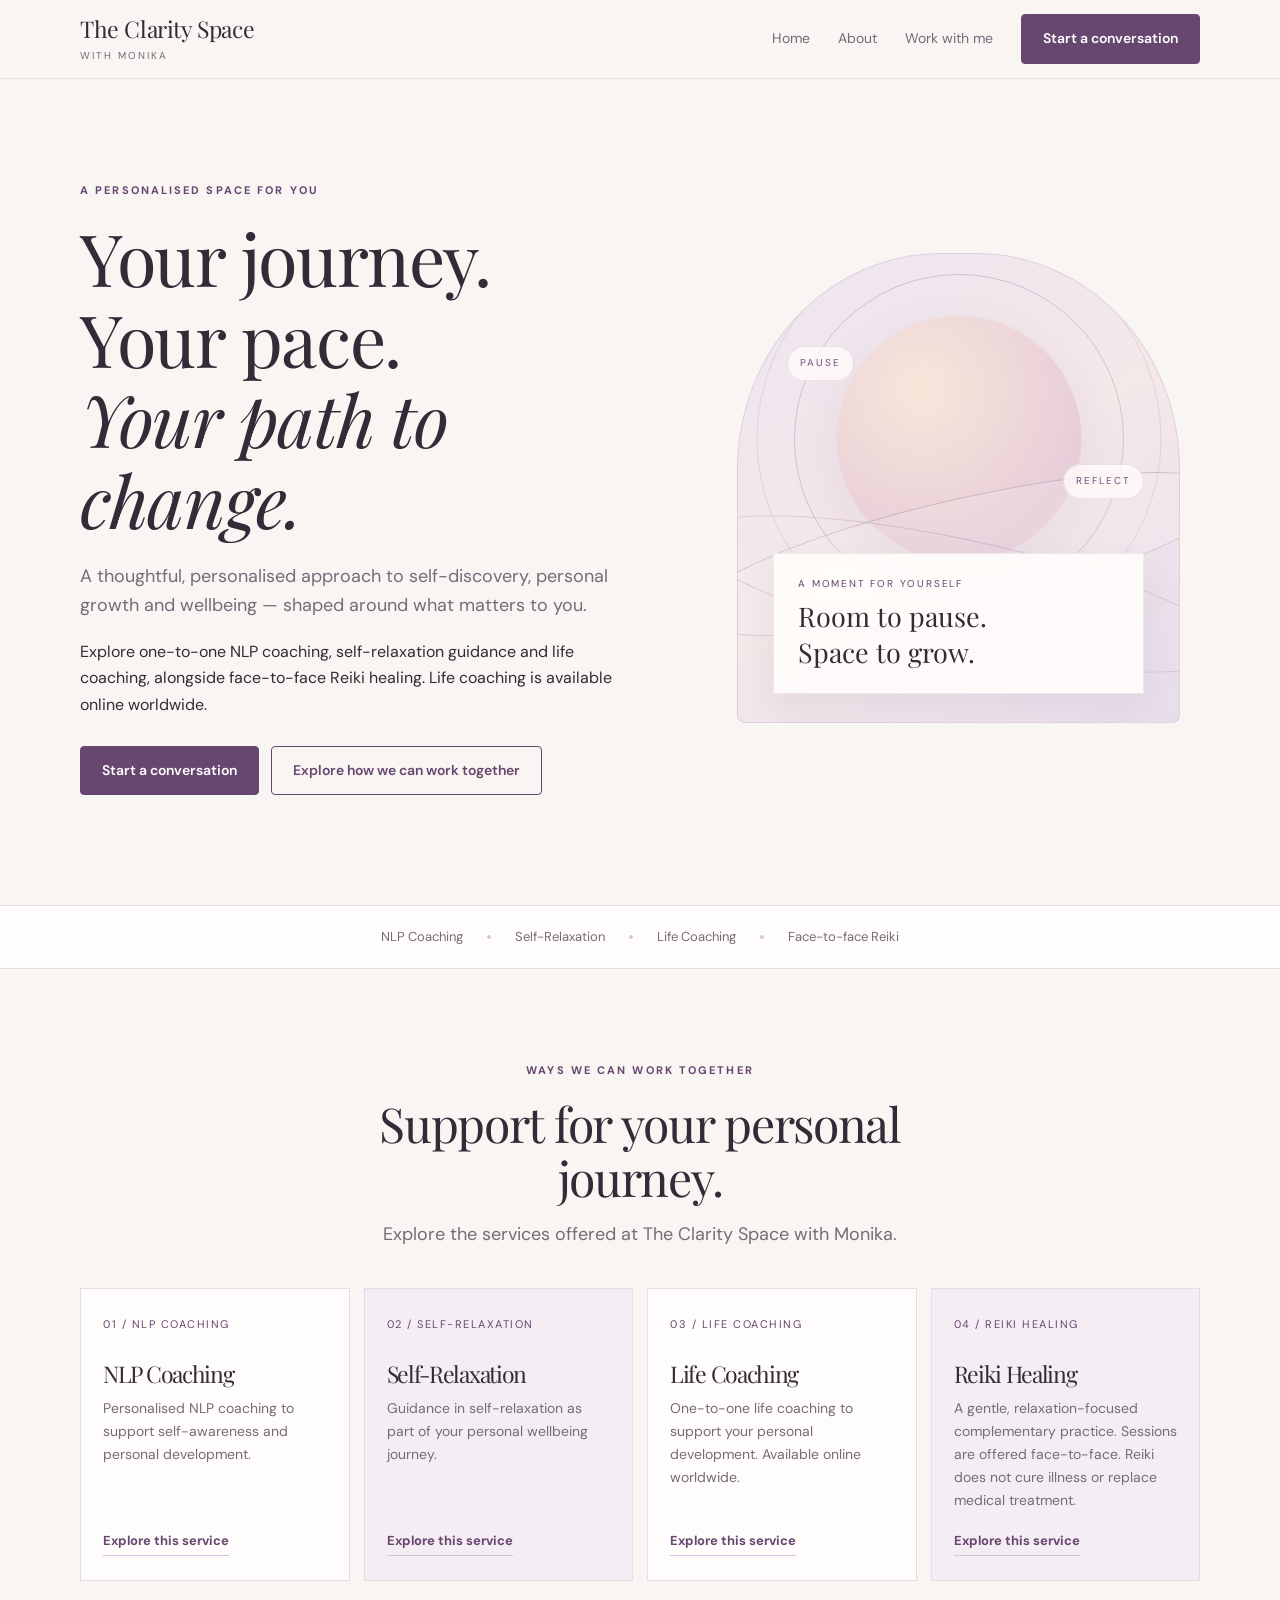
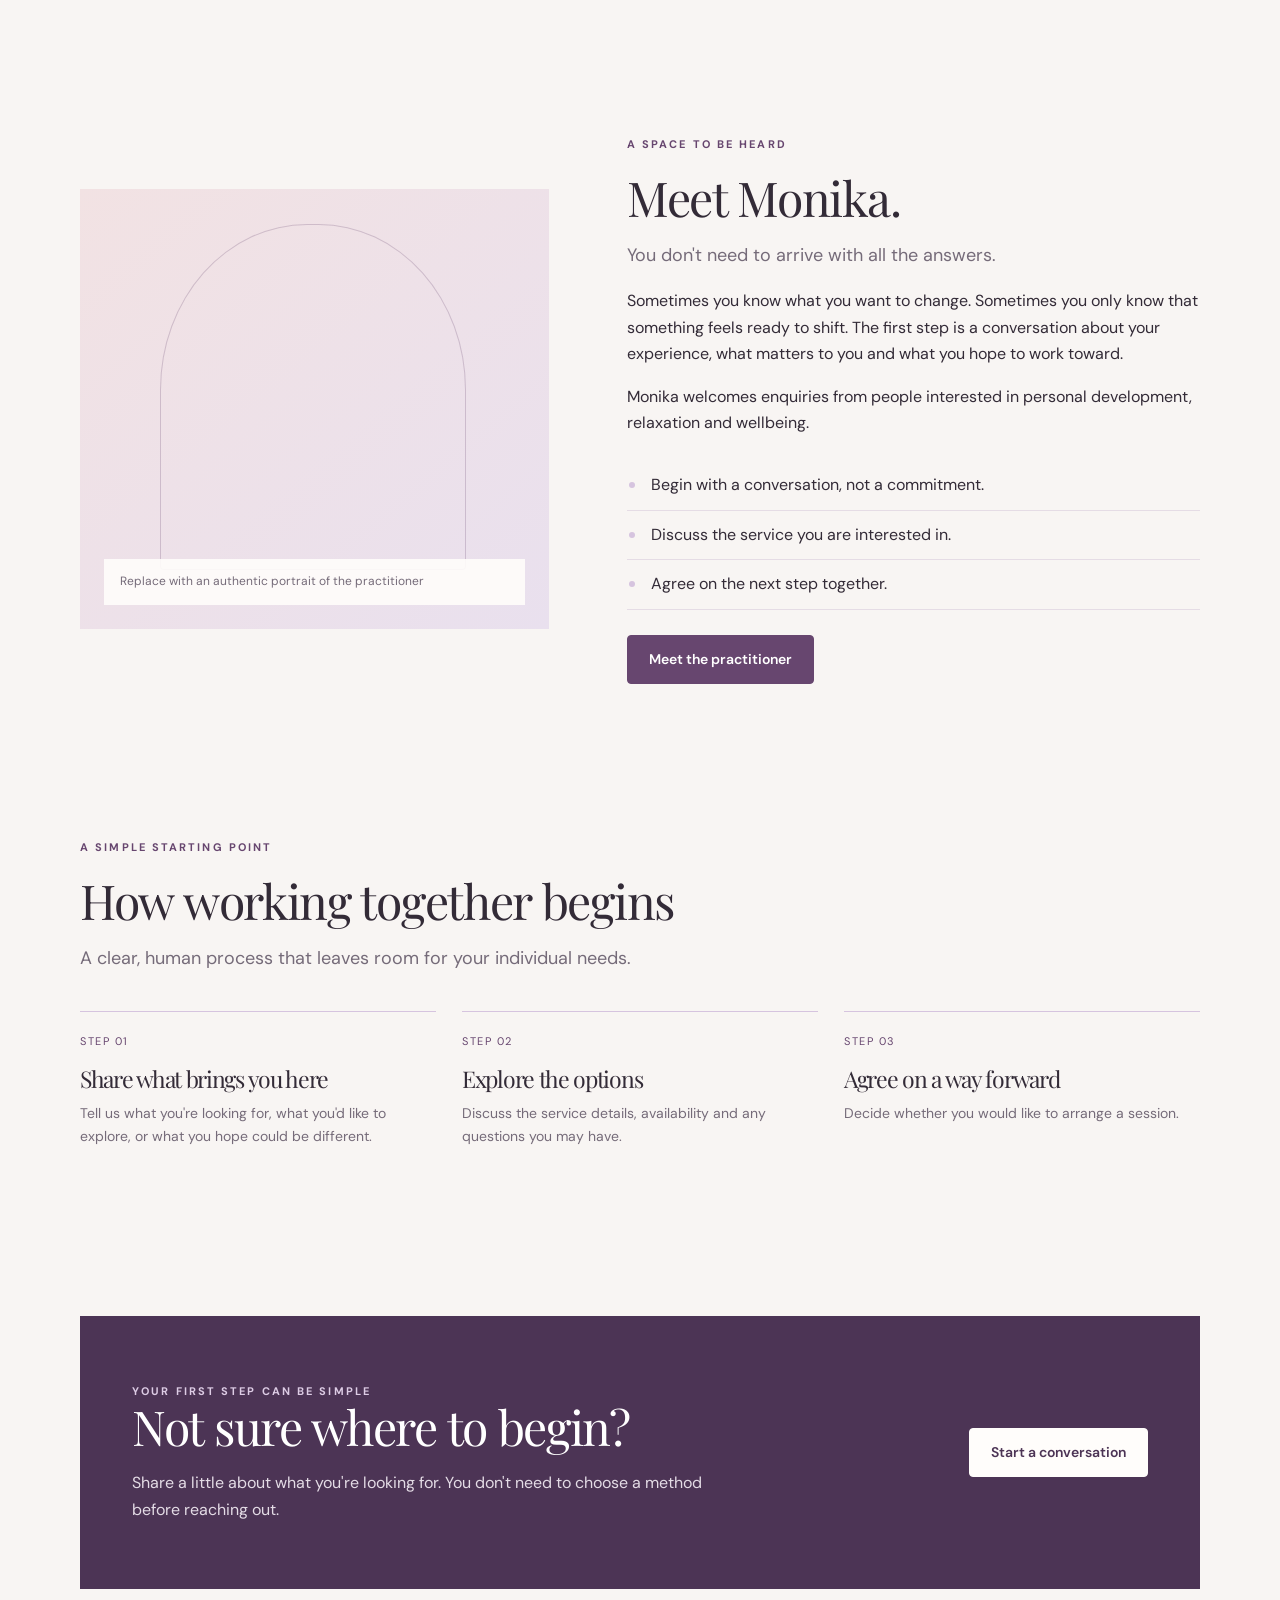
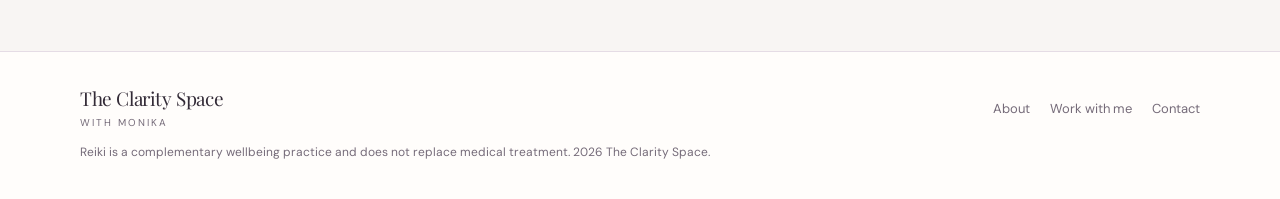
==== commit 43c9eb4d: "updated content" ====
--- a/index.html
+++ b/index.html
@@ -5,7 +5,7 @@
     <meta charset="utf-8">
     <meta name="viewport" content="width=device-width, initial-scale=1">
     <meta name="description"
-        content="The Clarity Space with Monika offers personalised NLP coaching, hypnosis, life coaching, relaxation guidance and Reiki sessions.">
+        content="The Clarity Space with Monika offers NLP coaching, self-relaxation guidance, life coaching and face-to-face Reiki healing.">
     <title>The Clarity Space with Monika | Coaching & Wellbeing</title>
     <link rel="canonical" href="https://www.example.com/">
     <link rel="stylesheet" href="assets/styles.css">
@@ -17,8 +17,8 @@
         <div class="wrap nav"><a class="brand" href="index.html">The Clarity Space<small>with Monika</small></a><button
                 class="nav-toggle" aria-expanded="false" aria-controls="primary-nav">Menu</button>
             <nav id="primary-nav" class="navlinks"><a href="index.html">Home</a><a href="about.html">About</a><a
-                    href="work-with-me.html">Work with me</a><a href="courses.html">Reiki courses</a><a class="btn"
-                    href="contact.html">Start a conversation</a></nav>
+                    href="work-with-me.html">Work with me</a><a class="btn" href="contact.html">Start a conversation</a>
+            </nav>
         </div>
     </header>
     <main id="main">
@@ -29,12 +29,10 @@
                     <h1 class="serif">Your journey.<br>Your pace.<br><em>Your path to change.</em></h1>
                     <p class="lead">A thoughtful, personalised approach to self-discovery, personal growth and wellbeing
                         — shaped around what matters to you.</p>
-                    <p>Sessions may draw on NLP coaching, hypnosis, life coaching, Reiki, or a combination of
-                        approaches, depending on your goals, preferences and what feels appropriate.</p>
+                    <p>Explore one-to-one NLP coaching, self-relaxation guidance and life coaching, alongside
+                        face-to-face Reiki healing. Life coaching is available online worldwide.</p>
                     <div class="hero-actions"><a class="btn" href="contact.html">Start a conversation</a><a
                             class="btn btn-outline" href="work-with-me.html">Explore how we can work together</a></div>
-                    <p class="small" style="margin-top:16px">You don't need to know which approach is right for you
-                        before you begin.</p>
                 </div>
                 <div class="hero-art" role="img"
                     aria-label="Abstract editorial artwork in lavender and blush, representing pause, reflection and personal growth">
@@ -54,46 +52,44 @@
             </div>
         </section>
         <div class="trust-strip">
-            <div class="wrap trust-inner"><span>NLP Coaching</span><span class="dot"></span><span>Hypnosis</span><span
-                    class="dot"></span><span>Life Coaching</span><span class="dot"></span><span>Reiki</span><span
-                    class="dot"></span><span>One personalised approach</span></div>
+            <div class="wrap trust-inner"><span>NLP Coaching</span><span
+                    class="dot"></span><span>Self-Relaxation</span><span class="dot"></span><span>Life
+                    Coaching</span><span class="dot"></span><span>Face-to-face Reiki</span></div>
         </div>
         <section class="section">
             <div class="wrap">
                 <div class="section-head center">
                     <p class="eyebrow">Ways we can work together</p>
-                    <h2 class="serif">Different approaches.<br>One personalised journey.</h2>
-                    <p class="lead">There is no one-size-fits-all path. We start with you, then explore which approach —
-                        or combination — may best support your goals.</p>
+                    <h2 class="serif">Support for your personal journey.</h2>
+                    <p class="lead">Explore the services offered at The Clarity Space with Monika.</p>
                 </div>
                 <div class="approach-grid">
                     <article class="approach-card">
                         <div class="card-number">01 / NLP COACHING</div>
-                        <h3 class="serif">Explore patterns</h3>
-                        <p>Reflect on thinking and behaviour, clarify goals and develop practical ways forward.</p><a
-                            class="text-link" href="work-with-me.html#nlp">Explore this approach</a>
+                        <h3 class="serif">NLP Coaching</h3>
+                        <p>Personalised NLP coaching to support self-awareness and personal development.</p><a
+                            class="text-link" href="work-with-me.html#nlp">Explore this service</a>
                     </article>
                     <article class="approach-card">
-                        <div class="card-number">02 / HYPNOSIS</div>
-                        <h3 class="serif">Focus inward</h3>
-                        <p>Use guided, focused attention as part of a considered approach to personal goals.</p><a
-                            class="text-link" href="work-with-me.html#hypnosis">Explore this approach</a>
+                        <div class="card-number">02 / SELF-RELAXATION</div>
+                        <h3 class="serif">Self-Relaxation</h3>
+                        <p>Guidance in self-relaxation as part of your personal wellbeing journey.</p><a
+                            class="text-link" href="work-with-me.html#relaxation">Explore this service</a>
                     </article>
                     <article class="approach-card">
                         <div class="card-number">03 / LIFE COACHING</div>
-                        <h3 class="serif">Find your direction</h3>
-                        <p>Clarify priorities, explore possibilities and take meaningful steps toward change.</p><a
-                            class="text-link" href="work-with-me.html#life-coaching">Explore this approach</a>
+                        <h3 class="serif">Life Coaching</h3>
+                        <p>One-to-one life coaching to support your personal development. Available online worldwide.
+                        </p><a class="text-link" href="work-with-me.html#life-coaching">Explore this service</a>
                     </article>
                     <article class="approach-card">
-                        <div class="card-number">04 / REIKI</div>
-                        <h3 class="serif">Make space to rest</h3>
-                        <p>A complementary energy-based practice for relaxation and personal wellbeing.</p><a
-                            class="text-link" href="work-with-me.html#reiki">Explore this approach</a>
+                        <div class="card-number">04 / REIKI HEALING</div>
+                        <h3 class="serif">Reiki Healing</h3>
+                        <p>A gentle, relaxation-focused complementary practice. Sessions are offered face-to-face. Reiki
+                            does not cure illness or replace medical treatment.</p><a class="text-link"
+                            href="work-with-me.html#reiki">Explore this service</a>
                     </article>
                 </div>
-                <p class="small" style="text-align:center;margin-top:22px">You can express interest in one approach,
-                    several, or simply start by sharing what's on your mind.</p>
             </div>
         </section>
         <section class="section-tight">
@@ -103,16 +99,16 @@
                 </div>
                 <div>
                     <p class="eyebrow">A space to be heard</p>
-                    <h2 class="serif">Meet Monika. Start with where you are.</h2>
+                    <h2 class="serif">Meet Monika.</h2>
                     <p class="lead">You don't need to arrive with all the answers.</p>
                     <p>Sometimes you know what you want to change. Sometimes you only know that something feels ready to
                         shift. The first step is a conversation about your experience, what matters to you and what you
                         hope to work toward.</p>
-                    <p>Monika’s approach is collaborative: your preferences, comfort and goals matter throughout the
-                        process.</p>
+                    <p>Monika welcomes enquiries from people interested in personal development, relaxation and
+                        wellbeing.</p>
                     <ul class="check-list">
                         <li>Begin with a conversation, not a commitment.</li>
-                        <li>Explore one approach or a suitable combination.</li>
+                        <li>Discuss the service you are interested in.</li>
                         <li>Agree on the next step together.</li>
                     </ul><a class="btn" href="about.html">Meet the practitioner</a>
                 </div>
@@ -135,30 +131,17 @@
                     <article class="process-step">
                         <div class="num">STEP 02</div>
                         <h3 class="serif">Explore the options</h3>
-                        <p>Discuss the approaches that may fit your goals and preferences, including any combination you
-                            are interested in.</p>
+                        <p>Discuss the service details, availability and any questions you may have.</p>
                     </article>
                     <article class="process-step">
                         <div class="num">STEP 03</div>
                         <h3 class="serif">Agree on a way forward</h3>
-                        <p>Before any approach or combination is used, discuss what it involves and make sure you feel
-                            comfortable proceeding.</p>
+                        <p>Decide whether you would like to arrange a session.</p>
                     </article>
                 </div>
             </div>
         </section>
-        <section class="section-tight">
-            <div class="wrap">
-                <div class="course-band">
-                    <div>
-                        <p class="eyebrow">For those ready to learn Reiki</p>
-                        <h2 class="serif">Reiki training</h2>
-                        <p>Explore Reiki Level 1 and Level 2 training if you're interested in learning Reiki as a
-                            practice. These courses are separate from individual sessions.</p>
-                    </div><a class="btn btn-outline" href="courses.html">Explore Reiki courses</a>
-                </div>
-            </div>
-        </section>
+
         <section class="section-tight">
             <div class="wrap">
                 <div class="cta-band">
@@ -176,11 +159,10 @@
         <div class="wrap">
             <div class="footer-inner"><a class="brand" href="index.html">The Clarity Space<small>with Monika</small></a>
                 <div class="footer-links"><a href="about.html">About</a><a href="work-with-me.html">Work with me</a><a
-                        href="courses.html">Reiki courses</a><a href="contact.html">Contact</a></div>
+                        href="contact.html">Contact</a></div>
             </div>
-            <p class="footer-note">The services described are complementary wellbeing and coaching approaches and are
-                not a substitute for medical or mental-health diagnosis or treatment. <span data-year></span> The
-                Clarity Space.</p>
+            <p class="footer-note">Reiki is a complementary wellbeing practice and does not replace medical treatment.
+                <span data-year></span> The Clarity Space.</p>
         </div>
     </footer>
     <script src="assets/main.js"></script>
--- a/assets/styles.css
+++ b/assets/styles.css
@@ -254,73 +254,123 @@
     position: relative;
     min-height: 510px;
     display: grid;
-    place-items: center
-}
-
-.art-orb {
+    place-items: center;
+    padding: 20px
+}
+
+.hero-art-inner {
+    position: relative;
+    overflow: hidden;
+    width: min(100%, 500px);
+    height: 470px;
+    background: linear-gradient(145deg, #eee5f0 0%, #f4e8e9 52%, #e7ddec 100%);
+    border-radius: 46% 46% 8px 8px;
+    border: 1px solid rgba(103, 70, 111, .13)
+}
+
+.art-sun {
     position: absolute;
-    border-radius: 50%
-}
-
-.orb-one {
-    width: 390px;
-    height: 390px;
-    background: var(--lavender);
-    top: 22px;
-    right: 10px
-}
-
-.orb-two {
-    width: 230px;
-    height: 230px;
-    background: var(--blush);
-    bottom: 5px;
-    left: 4px;
-    opacity: .94
-}
-
-.art-panel {
-    position: relative;
-    width: min(340px, 80%);
-    min-height: 400px;
-    background: linear-gradient(155deg, #f7edf0, #e7dce9);
-    border: 1px solid rgba(103, 70, 111, .15);
-    border-radius: 48% 48% 8px 8px;
-    display: flex;
-    flex-direction: column;
-    justify-content: flex-end;
-    padding: 28px;
-    box-shadow: 0 24px 60px rgba(72, 48, 76, .08)
-}
-
-.art-panel:before {
-    content: "";
+    width: 245px;
+    height: 245px;
+    border-radius: 50%;
+    background: radial-gradient(circle at 35% 30%, #f8e6d9, #e7cdd9 70%);
+    top: 62px;
+    left: 50%;
+    transform: translateX(-50%);
+    box-shadow: 0 18px 55px rgba(103, 70, 111, .09)
+}
+
+.art-ring {
     position: absolute;
-    inset: 16px;
-    border: 1px solid rgba(103, 70, 111, .2);
-    border-radius: 48% 48% 3px 3px
-}
-
-.art-note {
-    position: relative;
-    background: rgba(255, 253, 251, .8);
-    padding: 18px;
-    border-radius: 3px;
-    backdrop-filter: blur(5px)
-}
-
-.art-note span {
+    border: 1px solid rgba(103, 70, 111, .23);
+    border-radius: 50%;
+    left: 50%;
+    transform: translateX(-50%)
+}
+
+.ring-a {
+    width: 330px;
+    height: 330px;
+    top: 20px
+}
+
+.ring-b {
+    width: 405px;
+    height: 405px;
+    top: -18px;
+    border-color: rgba(103, 70, 111, .13)
+}
+
+.art-ribbon {
+    position: absolute;
+    height: 110px;
+    width: 125%;
+    left: -12%;
+    border: 1px solid rgba(103, 70, 111, .24);
+    border-radius: 50%;
+    transform: rotate(-13deg)
+}
+
+.ribbon-a {
+    top: 245px;
+    background: rgba(255, 255, 255, .12)
+}
+
+.ribbon-b {
+    top: 285px;
+    transform: rotate(12deg);
+    border-color: rgba(167, 126, 159, .32)
+}
+
+.art-word {
+    position: absolute;
+    font-size: 10px;
+    letter-spacing: 2px;
+    color: #72517a;
+    background: rgba(255, 251, 250, .82);
+    padding: 8px 12px;
+    border: 1px solid rgba(103, 70, 111, .12);
+    border-radius: 30px
+}
+
+.art-word-one {
+    top: 92px;
+    left: 11%
+}
+
+.art-word-two {
+    top: 210px;
+    right: 8%
+}
+
+.art-word-three {
+    top: 315px;
+    left: 16%
+}
+
+.art-caption {
+    position: absolute;
+    left: 8%;
+    right: 8%;
+    bottom: 28px;
+    padding: 22px 24px;
+    background: rgba(255, 253, 251, .9);
+    border: 1px solid rgba(103, 70, 111, .1);
+    box-shadow: 0 12px 35px rgba(72, 48, 76, .07)
+}
+
+.art-caption span {
     display: block;
     color: var(--purple);
     font-size: 10px;
-    letter-spacing: 1.7px;
-    text-transform: uppercase;
-    margin-bottom: 5px
-}
-
-.art-note strong {
-    font: 23px var(--serif);
-    font-weight: 400
+    letter-spacing: 1.8px;
+    margin-bottom: 8px
+}
+
+.art-caption strong {
+    font: 27px/1.2 var(--serif);
+    font-weight: 400;
+    color: var(--ink)
 }
 
 .trust-strip {
@@ -600,6 +650,14 @@
 
 .tagline {
     color: var(--muted);
+    font-size: 13px
+}
+
+.notice {
+    padding: 14px 16px;
+    background: #fff8e9;
+    border-left: 3px solid #d8b875;
+    color: #665638;
     font-size: 13px
 }
 
@@ -779,4 +837,191 @@
     .page-hero {
         padding: 52px 0 38px
     }
+}
+
+@media(max-width:820px) {
+    .hero-art {
+        min-height: 390px
+    }
+
+    .hero-art-inner {
+        height: 360px;
+        max-width: 420px
+    }
+
+    .art-sun {
+        width: 190px;
+        height: 190px;
+        top: 45px
+    }
+
+    .ring-a {
+        width: 260px;
+        height: 260px;
+        top: 12px
+    }
+
+    .ring-b {
+        width: 320px;
+        height: 320px;
+        top: -18px
+    }
+
+    .art-ribbon {
+        top: 195px
+    }
+
+    .ribbon-b {
+        top: 225px
+    }
+
+    .art-word-one {
+        top: 70px
+    }
+
+    .art-word-two {
+        top: 160px
+    }
+
+    .art-word-three {
+        top: 235px
+    }
+
+    .art-caption {
+        bottom: 20px;
+        padding: 16px 18px
+    }
+
+    .art-caption strong {
+        font-size: 23px
+    }
+}
+
+/* Contact page: balanced layout without the removed enquiry form */
+.contact-section {
+    padding-top: 58px
+}
+
+.contact-layout {
+    display: grid;
+    grid-template-columns: .9fr 1.1fr;
+    gap: 54px;
+    align-items: stretch;
+    max-width: 1120px
+}
+
+.contact-intro {
+    background: var(--lavender);
+    padding: clamp(34px, 5vw, 58px);
+    display: flex;
+    flex-direction: column;
+    justify-content: center;
+    min-height: 430px
+}
+
+.contact-intro h2 {
+    font-size: clamp(38px, 4vw, 54px);
+    line-height: 1.08;
+    margin: 10px 0 20px
+}
+
+.contact-intro>p:not(.eyebrow) {
+    font-size: 17px;
+    color: #625568;
+    max-width: 360px
+}
+
+.contact-signoff {
+    margin-top: 32px !important;
+    font-family: var(--serif);
+    font-size: 22px !important;
+    color: var(--ink) !important
+}
+
+.contact-signoff span {
+    font-family: var(--sans);
+    font-size: 12px;
+    letter-spacing: 1.5px;
+    text-transform: uppercase;
+    color: var(--muted)
+}
+
+.contact-options {
+    display: grid;
+    grid-template-columns: 1fr 1fr;
+    gap: 16px
+}
+
+.contact-option {
+    min-height: 198px;
+    padding: 25px;
+    background: var(--white);
+    border: 1px solid var(--line);
+    display: flex;
+    flex-direction: column;
+    justify-content: center;
+    gap: 10px;
+    text-decoration: none;
+    transition: transform .2s ease, border-color .2s ease
+}
+
+.contact-option:hover {
+    transform: translateY(-3px);
+    border-color: var(--purple)
+}
+
+.contact-option strong {
+    font-family: var(--serif);
+    font-size: 25px;
+    font-weight: 400;
+    color: var(--ink)
+}
+
+.contact-option>span:last-child {
+    font-size: 14px;
+    color: var(--muted);
+    overflow-wrap: anywhere
+}
+
+.contact-kicker {
+    font-size: 10px;
+    letter-spacing: 1.8px;
+    font-weight: 700;
+    color: var(--purple)
+}
+
+.contact-option-featured {
+    background: #684875;
+    border-color: #684875
+}
+
+.contact-option-featured .contact-kicker,
+.contact-option-featured strong,
+.contact-option-featured>span:last-child {
+    color: #fff
+}
+
+@media(max-width:850px) {
+    .contact-layout {
+        grid-template-columns: 1fr;
+        gap: 22px
+    }
+
+    .contact-intro {
+        min-height: 300px
+    }
+
+    .contact-options {
+        grid-template-columns: 1fr 1fr
+    }
+}
+
+@media(max-width:520px) {
+    .contact-options {
+        grid-template-columns: 1fr
+    }
+
+    .contact-option {
+        min-height: 145px
+    }
 }
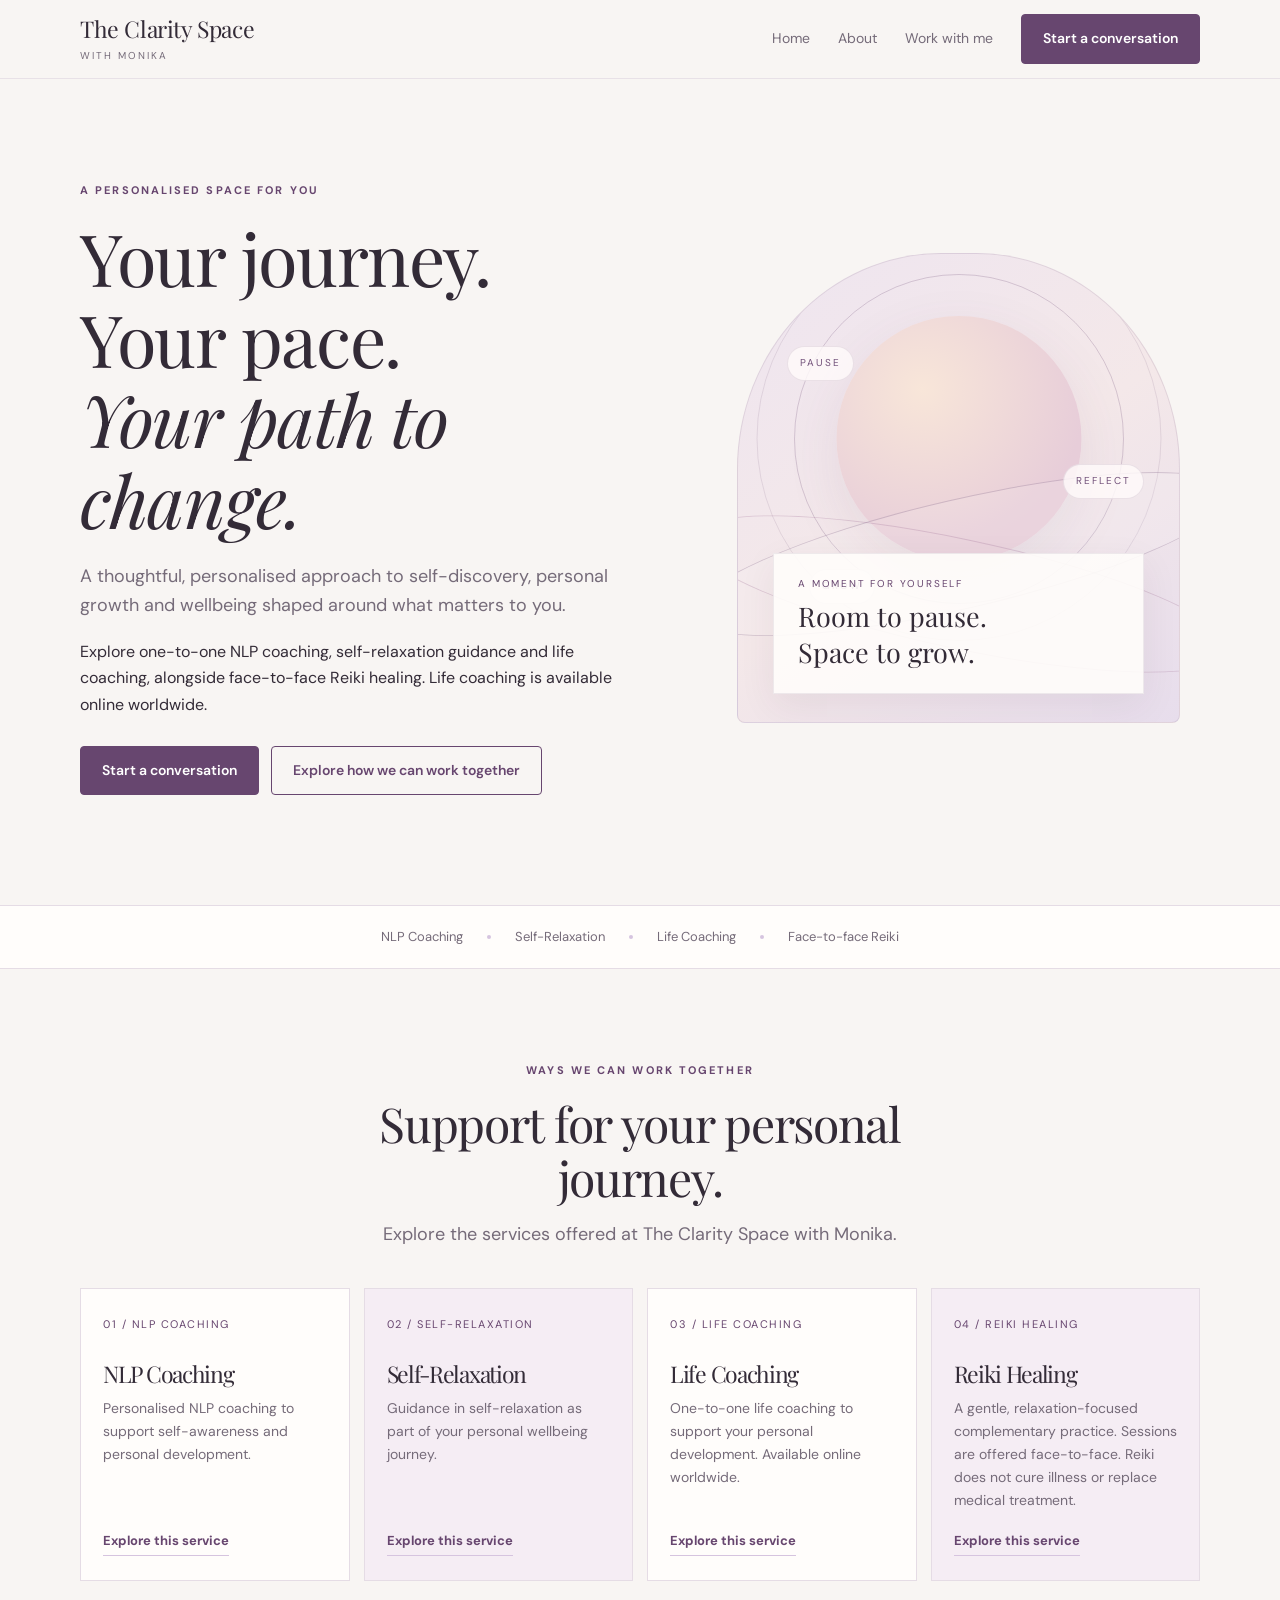
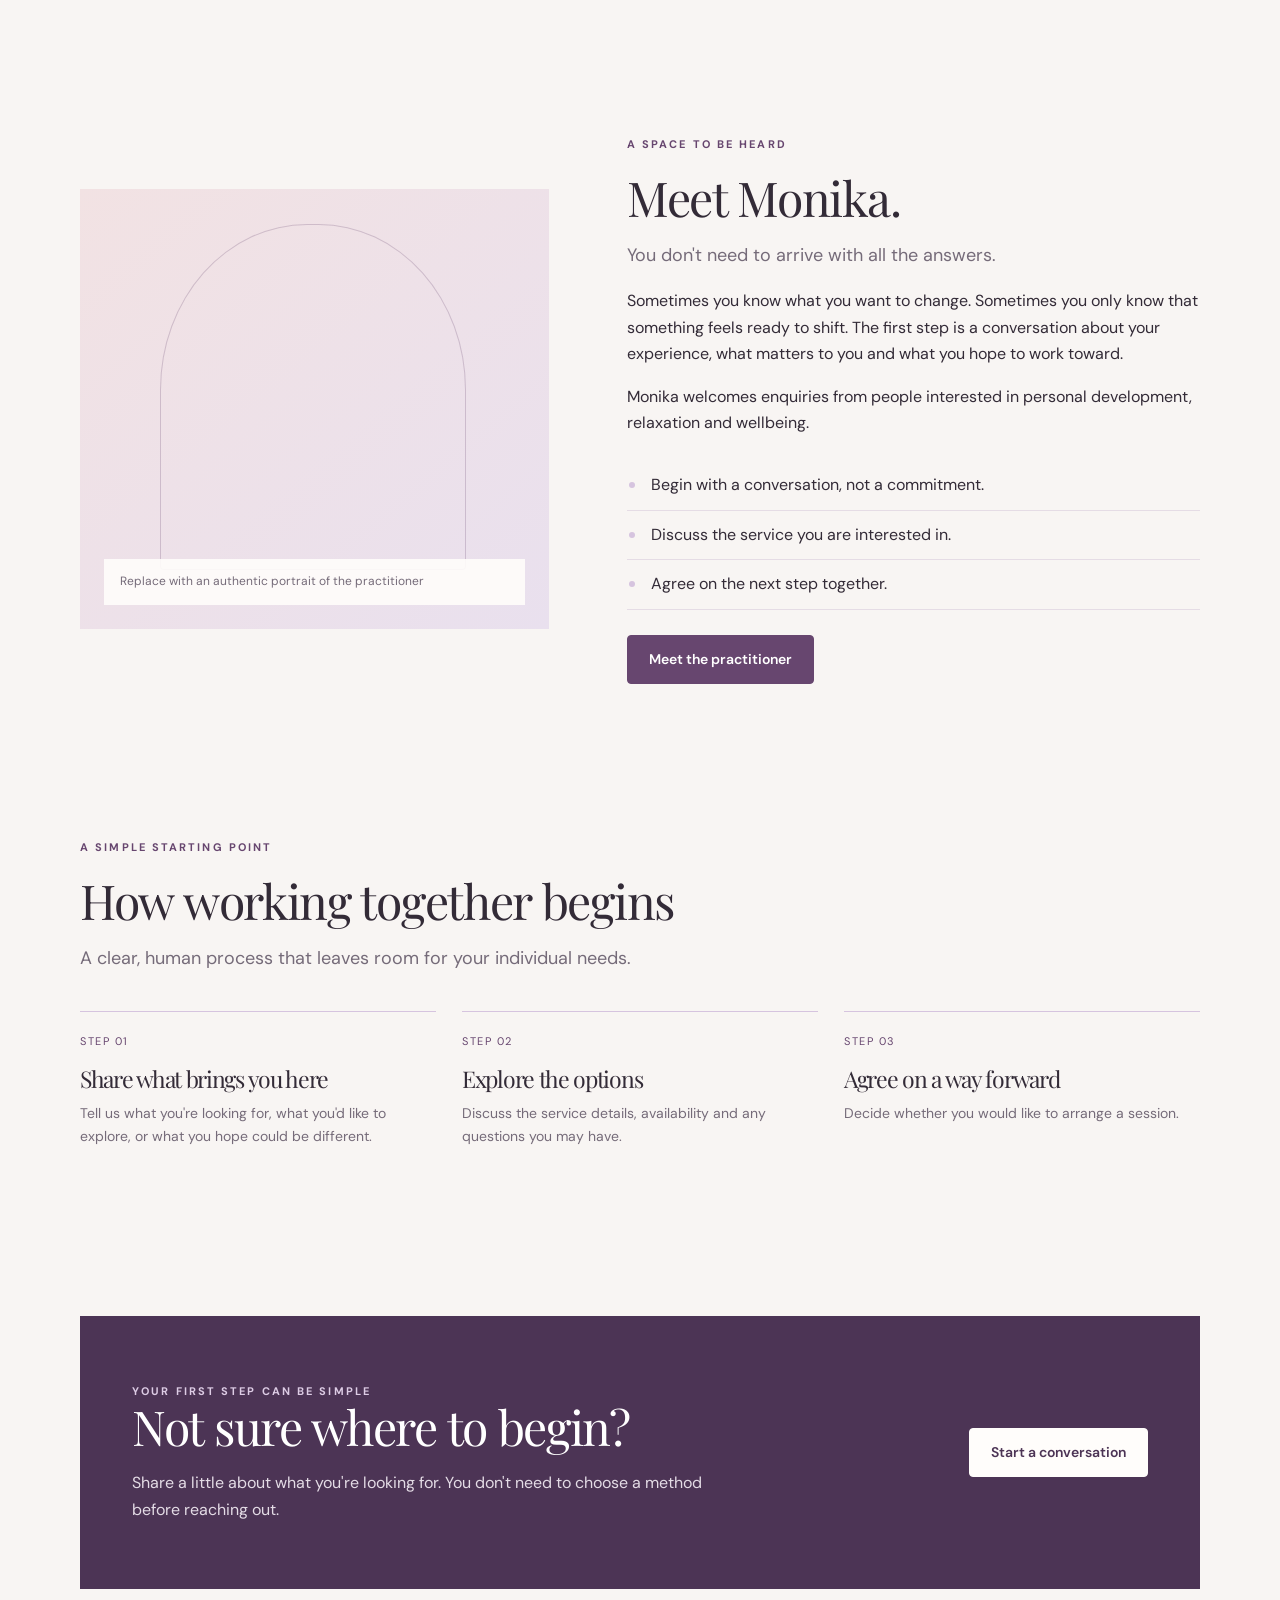
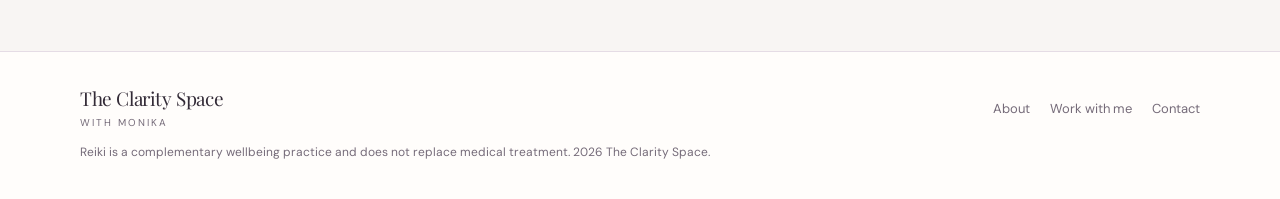
==== commit 20380fb8: "updated content" ====
--- a/index.html
+++ b/index.html
@@ -28,7 +28,7 @@
                     <p class="eyebrow">A personalised space for you</p>
                     <h1 class="serif">Your journey.<br>Your pace.<br><em>Your path to change.</em></h1>
                     <p class="lead">A thoughtful, personalised approach to self-discovery, personal growth and wellbeing
-                        — shaped around what matters to you.</p>
+                         shaped around what matters to you.</p>
                     <p>Explore one-to-one NLP coaching, self-relaxation guidance and life coaching, alongside
                         face-to-face Reiki healing. Life coaching is available online worldwide.</p>
                     <div class="hero-actions"><a class="btn" href="contact.html">Start a conversation</a><a
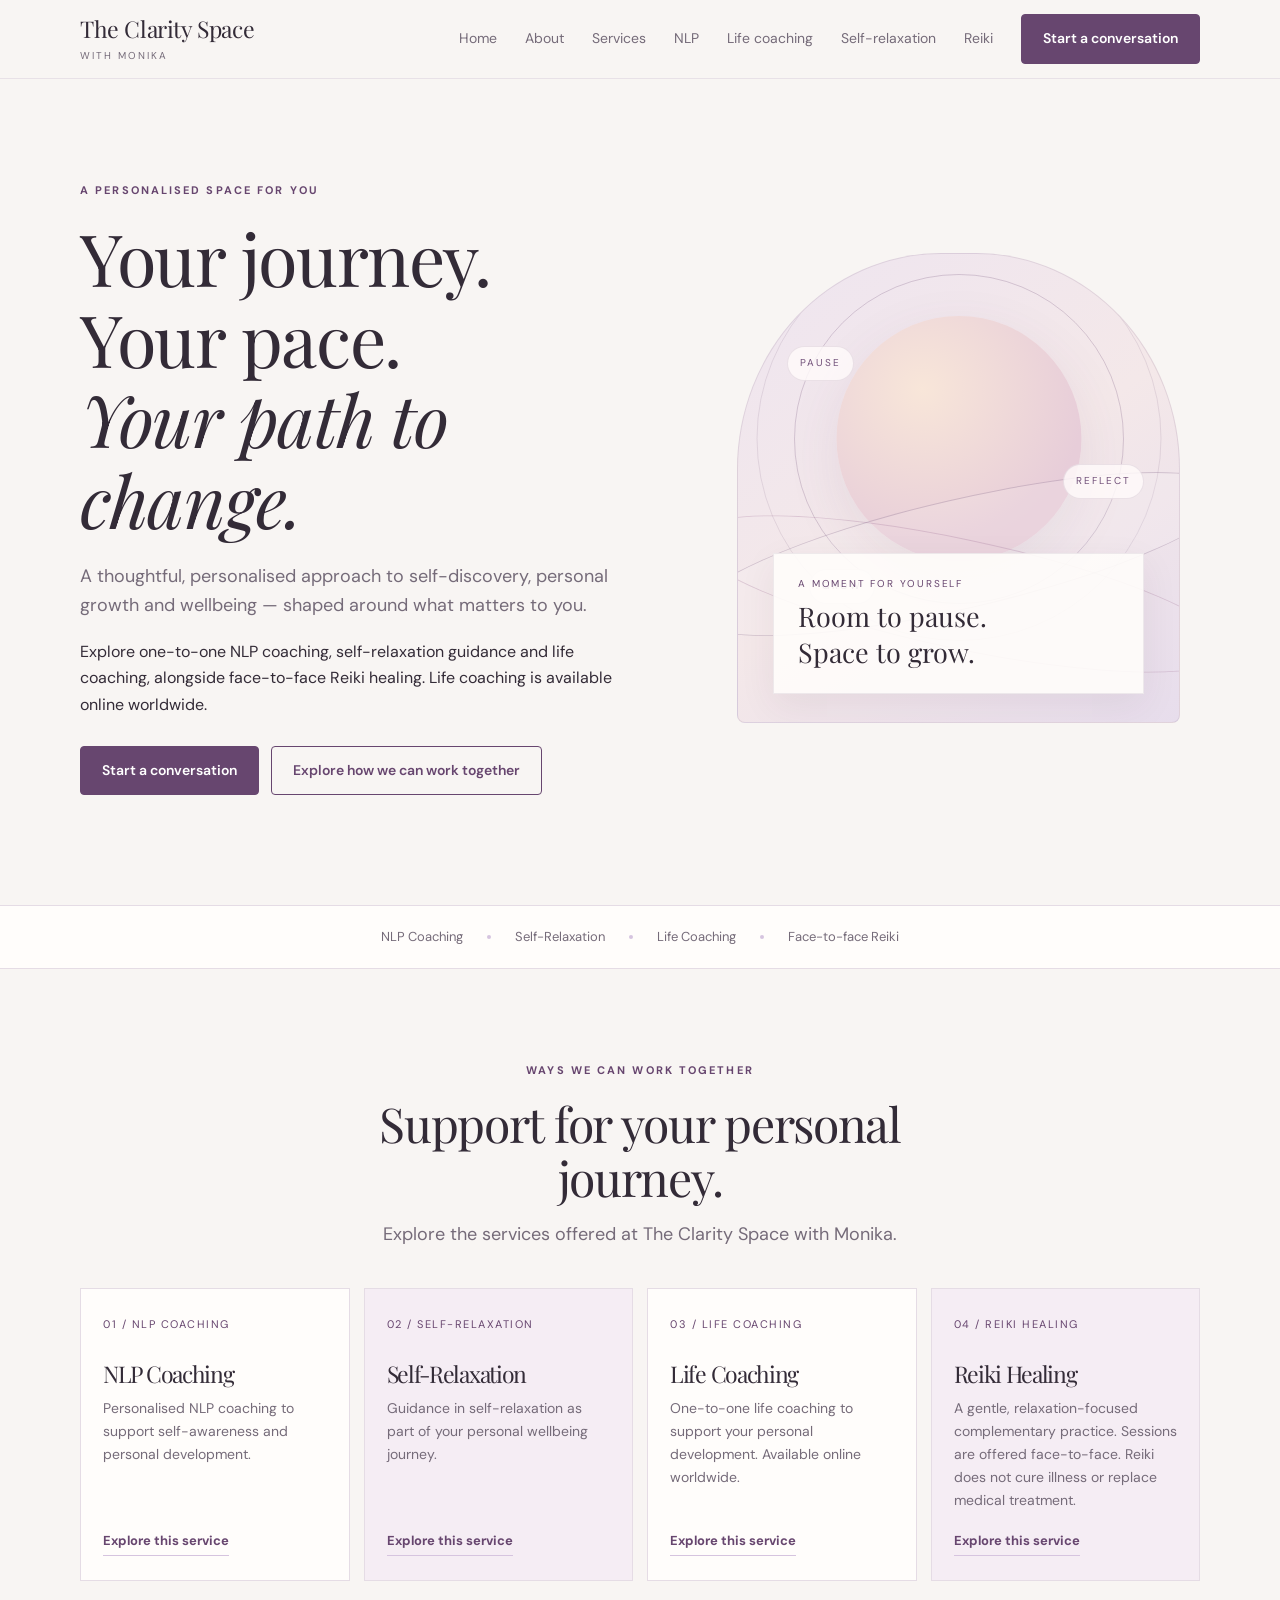
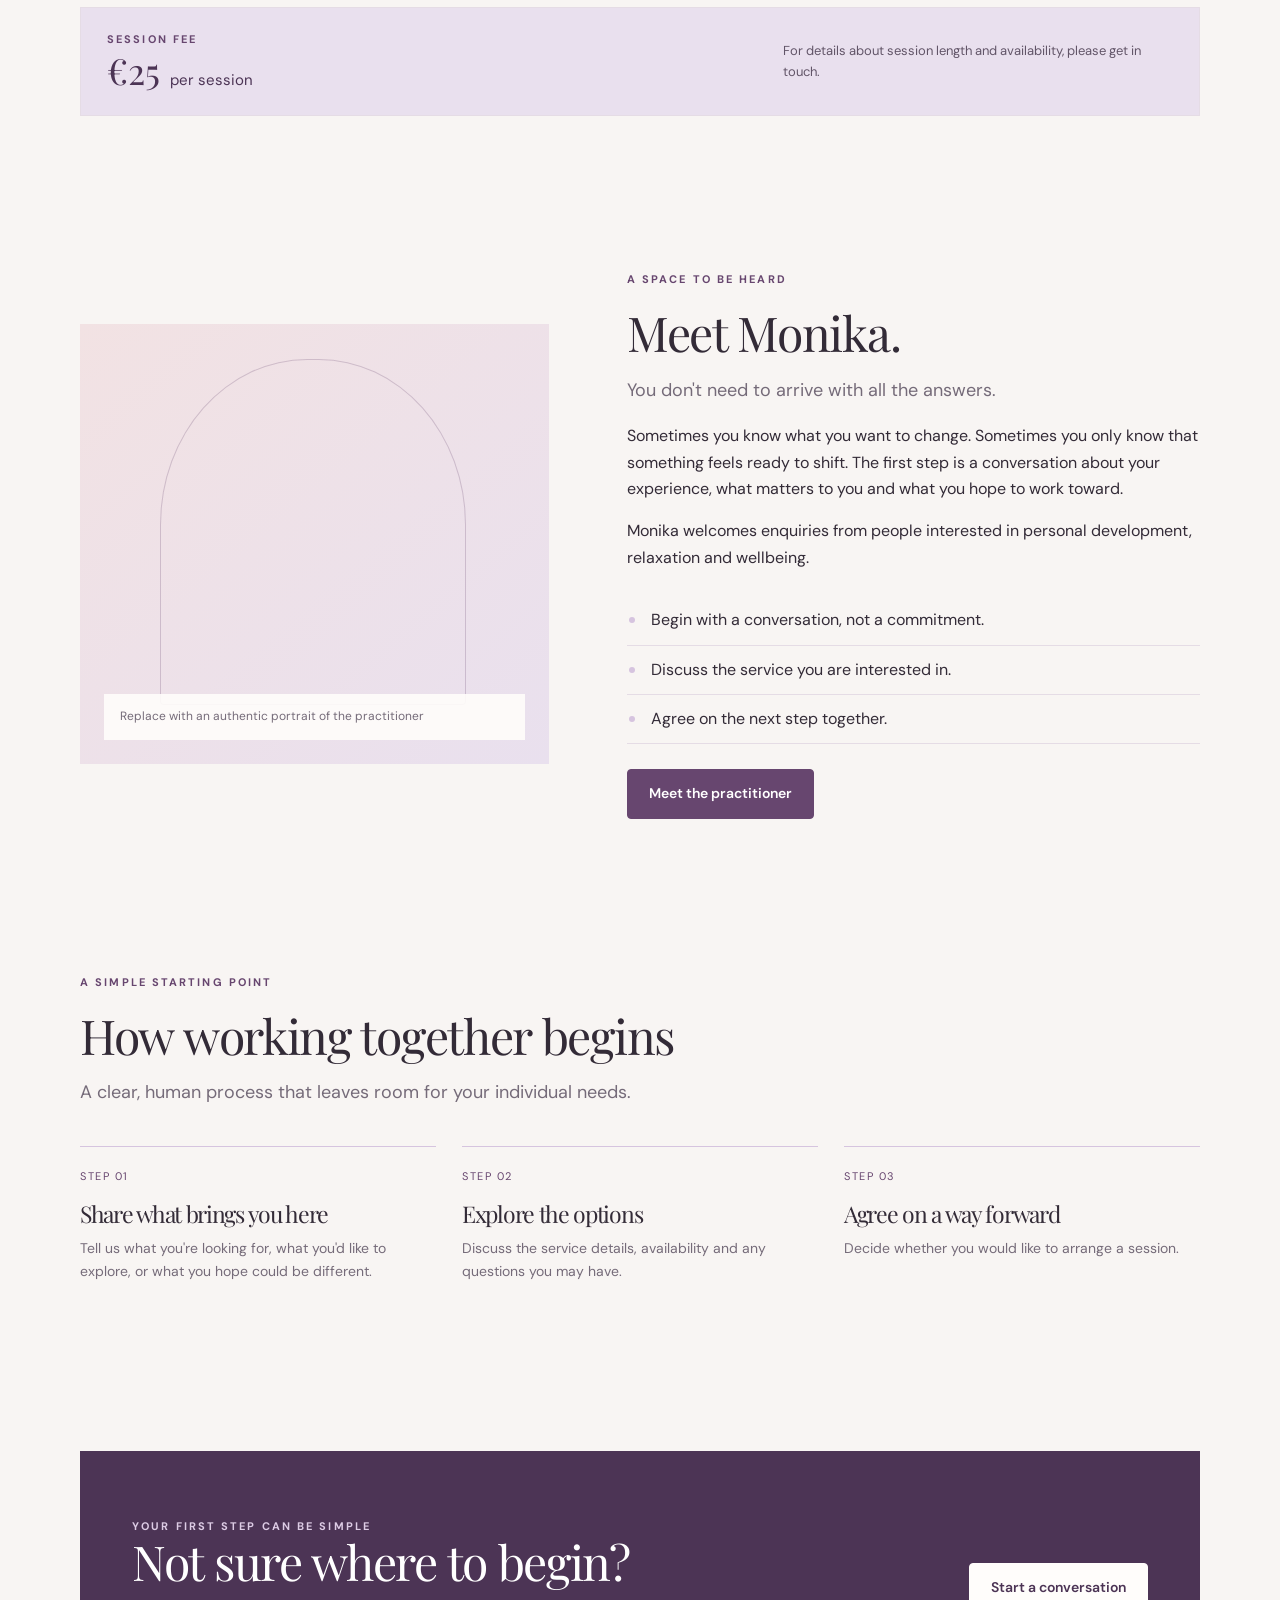
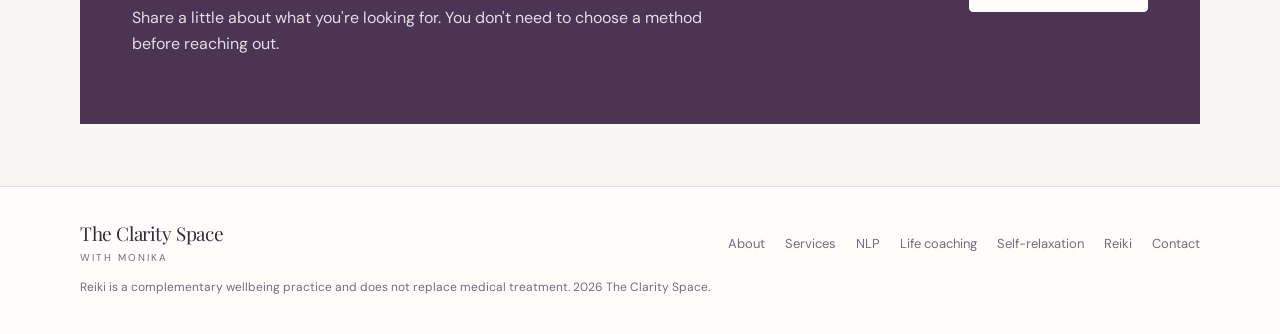
==== commit 893d1d53: "updated content" ====
--- a/index.html
+++ b/index.html
@@ -1,171 +1,25 @@
 <!doctype html>
-<html lang="en">
+<html lang="en"><head><meta charset="utf-8"><meta name="viewport" content="width=device-width, initial-scale=1"><meta name="description" content="Explore NLP coaching, self-relaxation guidance, life coaching and face-to-face Reiki healing with Monika. Life coaching is available online worldwide."><title>The Clarity Space with Monika | NLP & Life Coaching</title><link rel="canonical" href="https://YOUR-DOMAIN-HERE/"><meta name="robots" content="index,follow,max-image-preview:large"><meta property="og:type" content="website"><meta property="og:site_name" content="The Clarity Space with Monika"><meta property="og:title" content="The Clarity Space with Monika"><meta property="og:description" content="A thoughtful space for coaching, personal development and wellbeing."><meta property="og:url" content="https://YOUR-DOMAIN-HERE/"><meta name="twitter:card" content="summary"><meta name="twitter:title" content="The Clarity Space with Monika"><meta name="twitter:description" content="A thoughtful space for coaching, personal development and wellbeing."><script type="application/ld+json">{"@context": "https://schema.org", "@type": "WebSite", "name": "The Clarity Space with Monika", "description": "Explore NLP coaching, self-relaxation guidance, life coaching and face-to-face Reiki healing with Monika. Life coaching is available online worldwide.", "url": "https://YOUR-DOMAIN-HERE/"}</script><meta name="robots" content="index,follow,max-image-preview:large"><meta property="og:type" content="website"><meta property="og:site_name" content="The Clarity Space with Monika"><meta property="og:title" content="The Clarity Space with Monika"><meta property="og:description" content="A thoughtful space for coaching, personal development and wellbeing."><meta property="og:url" content="https://YOUR-DOMAIN-HERE/"><meta name="twitter:card" content="summary"><meta name="twitter:title" content="The Clarity Space with Monika"><meta name="twitter:description" content="A thoughtful space for coaching, personal development and wellbeing."><script type="application/ld+json">{"@context": "https://schema.org", "@type": "WebSite", "name": "The Clarity Space with Monika", "description": "Explore NLP coaching, self-relaxation guidance, life coaching and face-to-face Reiki healing with Monika. Life coaching is available online worldwide.", "url": "https://YOUR-DOMAIN-HERE/"}</script><link rel="stylesheet" href="assets/styles.css"></head><body>
+<a class="skip" href="#main">Skip to content</a><header class="site-header"><div class="wrap nav"><a class="brand" href="index.html">The Clarity Space<small>with Monika</small></a><button class="nav-toggle" aria-expanded="false" aria-controls="primary-nav">Menu</button><nav id="primary-nav" class="navlinks"><a href="index.html">Home</a><a href="about.html">About</a><a href="work-with-me.html">Services</a><a href="nlp-coaching.html">NLP</a><a href="life-coaching.html">Life coaching</a><a href="self-relaxation.html">Self-relaxation</a><a href="reiki-healing.html">Reiki</a><a class="btn" href="contact.html">Start a conversation</a></nav></div></header>
+<main id="main">
+<section class="hero"><div class="wrap hero-grid"><div class="hero-copy"><p class="eyebrow">A personalised space for you</p><h1 class="serif">Your journey.<br>Your pace.<br><em>Your path to change.</em></h1><p class="lead">A thoughtful, personalised approach to self-discovery, personal growth and wellbeing — shaped around what matters to you.</p><p>Explore one-to-one NLP coaching, self-relaxation guidance and life coaching, alongside face-to-face Reiki healing. Life coaching is available online worldwide.</p><div class="hero-actions"><a class="btn" href="contact.html">Start a conversation</a><a class="btn btn-outline" href="work-with-me.html">Explore how we can work together</a></div></div><div class="hero-art" role="img" aria-label="Abstract editorial artwork in lavender and blush, representing pause, reflection and personal growth">
+  <div class="hero-art-inner">
+    <div class="art-sun"></div><div class="art-ring ring-a"></div><div class="art-ring ring-b"></div>
+    <div class="art-ribbon ribbon-a"></div><div class="art-ribbon ribbon-b"></div>
+    <div class="art-word art-word-one">PAUSE</div><div class="art-word art-word-two">REFLECT</div>
+    <div class="art-word art-word-three">GROW</div>
+    <div class="art-caption"><span>A MOMENT FOR YOURSELF</span><strong>Room to pause.<br>Space to grow.</strong></div>
+  </div>
+</div></div></section>
+<div class="trust-strip"><div class="wrap trust-inner"><span>NLP Coaching</span><span class="dot"></span><span>Self-Relaxation</span><span class="dot"></span><span>Life Coaching</span><span class="dot"></span><span>Face-to-face Reiki</span></div></div>
+<section class="section"><div class="wrap"><div class="section-head center"><p class="eyebrow">Ways we can work together</p><h2 class="serif">Support for your personal journey.</h2><p class="lead">Explore the services offered at The Clarity Space with Monika.</p></div><div class="approach-grid">
+<article class="approach-card"><div class="card-number">01 / NLP COACHING</div><h3 class="serif">NLP Coaching</h3><p>Personalised NLP coaching to support self-awareness and personal development.</p><a class="text-link" href="nlp-coaching.html">Explore this service</a></article>
+<article class="approach-card"><div class="card-number">02 / SELF-RELAXATION</div><h3 class="serif">Self-Relaxation</h3><p>Guidance in self-relaxation as part of your personal wellbeing journey.</p><a class="text-link" href="self-relaxation.html">Explore this service</a></article>
+<article class="approach-card"><div class="card-number">03 / LIFE COACHING</div><h3 class="serif">Life Coaching</h3><p>One-to-one life coaching to support your personal development. Available online worldwide.</p><a class="text-link" href="life-coaching.html">Explore this service</a></article>
+<article class="approach-card"><div class="card-number">04 / REIKI HEALING</div><h3 class="serif">Reiki Healing</h3><p>A gentle, relaxation-focused complementary practice. Sessions are offered face-to-face. Reiki does not cure illness or replace medical treatment.</p><a class="text-link" href="reiki-healing.html">Explore this service</a></article>
+</div><div class="session-price" aria-label="Session pricing"><div><p class="eyebrow">Session fee</p><p class="session-price-main"><strong>€25</strong> <span>per session</span></p></div><p class="session-price-note">For details about session length and availability, please get in touch.</p></div></div></section>
+<section class="section-tight"><div class="wrap split"><div class="portrait-placeholder"><div class="portrait-label">Replace with an authentic portrait of the practitioner</div></div><div><p class="eyebrow">A space to be heard</p><h2 class="serif">Meet Monika.</h2><p class="lead">You don't need to arrive with all the answers.</p><p>Sometimes you know what you want to change. Sometimes you only know that something feels ready to shift. The first step is a conversation about your experience, what matters to you and what you hope to work toward.</p><p>Monika welcomes enquiries from people interested in personal development, relaxation and wellbeing.</p><ul class="check-list"><li>Begin with a conversation, not a commitment.</li><li>Discuss the service you are interested in.</li><li>Agree on the next step together.</li></ul><a class="btn" href="about.html">Meet the practitioner</a></div></div></section>
+<section class="section"><div class="wrap"><div class="section-head"><p class="eyebrow">A simple starting point</p><h2 class="serif">How working together begins</h2><p class="lead">A clear, human process that leaves room for your individual needs.</p></div><div class="process-grid"><article class="process-step"><div class="num">STEP 01</div><h3 class="serif">Share what brings you here</h3><p>Tell us what you're looking for, what you'd like to explore, or what you hope could be different.</p></article><article class="process-step"><div class="num">STEP 02</div><h3 class="serif">Explore the options</h3><p>Discuss the service details, availability and any questions you may have.</p></article><article class="process-step"><div class="num">STEP 03</div><h3 class="serif">Agree on a way forward</h3><p>Decide whether you would like to arrange a session.</p></article></div></div></section>
 
-<head>
-    <meta charset="utf-8">
-    <meta name="viewport" content="width=device-width, initial-scale=1">
-    <meta name="description"
-        content="The Clarity Space with Monika offers NLP coaching, self-relaxation guidance, life coaching and face-to-face Reiki healing.">
-    <title>The Clarity Space with Monika | Coaching & Wellbeing</title>
-    <link rel="canonical" href="https://www.example.com/">
-    <link rel="stylesheet" href="assets/styles.css">
-</head>
-
-<body>
-    <a class="skip" href="#main">Skip to content</a>
-    <header class="site-header">
-        <div class="wrap nav"><a class="brand" href="index.html">The Clarity Space<small>with Monika</small></a><button
-                class="nav-toggle" aria-expanded="false" aria-controls="primary-nav">Menu</button>
-            <nav id="primary-nav" class="navlinks"><a href="index.html">Home</a><a href="about.html">About</a><a
-                    href="work-with-me.html">Work with me</a><a class="btn" href="contact.html">Start a conversation</a>
-            </nav>
-        </div>
-    </header>
-    <main id="main">
-        <section class="hero">
-            <div class="wrap hero-grid">
-                <div class="hero-copy">
-                    <p class="eyebrow">A personalised space for you</p>
-                    <h1 class="serif">Your journey.<br>Your pace.<br><em>Your path to change.</em></h1>
-                    <p class="lead">A thoughtful, personalised approach to self-discovery, personal growth and wellbeing
-                         shaped around what matters to you.</p>
-                    <p>Explore one-to-one NLP coaching, self-relaxation guidance and life coaching, alongside
-                        face-to-face Reiki healing. Life coaching is available online worldwide.</p>
-                    <div class="hero-actions"><a class="btn" href="contact.html">Start a conversation</a><a
-                            class="btn btn-outline" href="work-with-me.html">Explore how we can work together</a></div>
-                </div>
-                <div class="hero-art" role="img"
-                    aria-label="Abstract editorial artwork in lavender and blush, representing pause, reflection and personal growth">
-                    <div class="hero-art-inner">
-                        <div class="art-sun"></div>
-                        <div class="art-ring ring-a"></div>
-                        <div class="art-ring ring-b"></div>
-                        <div class="art-ribbon ribbon-a"></div>
-                        <div class="art-ribbon ribbon-b"></div>
-                        <div class="art-word art-word-one">PAUSE</div>
-                        <div class="art-word art-word-two">REFLECT</div>
-                        <div class="art-word art-word-three">GROW</div>
-                        <div class="art-caption"><span>A MOMENT FOR YOURSELF</span><strong>Room to pause.<br>Space to
-                                grow.</strong></div>
-                    </div>
-                </div>
-            </div>
-        </section>
-        <div class="trust-strip">
-            <div class="wrap trust-inner"><span>NLP Coaching</span><span
-                    class="dot"></span><span>Self-Relaxation</span><span class="dot"></span><span>Life
-                    Coaching</span><span class="dot"></span><span>Face-to-face Reiki</span></div>
-        </div>
-        <section class="section">
-            <div class="wrap">
-                <div class="section-head center">
-                    <p class="eyebrow">Ways we can work together</p>
-                    <h2 class="serif">Support for your personal journey.</h2>
-                    <p class="lead">Explore the services offered at The Clarity Space with Monika.</p>
-                </div>
-                <div class="approach-grid">
-                    <article class="approach-card">
-                        <div class="card-number">01 / NLP COACHING</div>
-                        <h3 class="serif">NLP Coaching</h3>
-                        <p>Personalised NLP coaching to support self-awareness and personal development.</p><a
-                            class="text-link" href="work-with-me.html#nlp">Explore this service</a>
-                    </article>
-                    <article class="approach-card">
-                        <div class="card-number">02 / SELF-RELAXATION</div>
-                        <h3 class="serif">Self-Relaxation</h3>
-                        <p>Guidance in self-relaxation as part of your personal wellbeing journey.</p><a
-                            class="text-link" href="work-with-me.html#relaxation">Explore this service</a>
-                    </article>
-                    <article class="approach-card">
-                        <div class="card-number">03 / LIFE COACHING</div>
-                        <h3 class="serif">Life Coaching</h3>
-                        <p>One-to-one life coaching to support your personal development. Available online worldwide.
-                        </p><a class="text-link" href="work-with-me.html#life-coaching">Explore this service</a>
-                    </article>
-                    <article class="approach-card">
-                        <div class="card-number">04 / REIKI HEALING</div>
-                        <h3 class="serif">Reiki Healing</h3>
-                        <p>A gentle, relaxation-focused complementary practice. Sessions are offered face-to-face. Reiki
-                            does not cure illness or replace medical treatment.</p><a class="text-link"
-                            href="work-with-me.html#reiki">Explore this service</a>
-                    </article>
-                </div>
-            </div>
-        </section>
-        <section class="section-tight">
-            <div class="wrap split">
-                <div class="portrait-placeholder">
-                    <div class="portrait-label">Replace with an authentic portrait of the practitioner</div>
-                </div>
-                <div>
-                    <p class="eyebrow">A space to be heard</p>
-                    <h2 class="serif">Meet Monika.</h2>
-                    <p class="lead">You don't need to arrive with all the answers.</p>
-                    <p>Sometimes you know what you want to change. Sometimes you only know that something feels ready to
-                        shift. The first step is a conversation about your experience, what matters to you and what you
-                        hope to work toward.</p>
-                    <p>Monika welcomes enquiries from people interested in personal development, relaxation and
-                        wellbeing.</p>
-                    <ul class="check-list">
-                        <li>Begin with a conversation, not a commitment.</li>
-                        <li>Discuss the service you are interested in.</li>
-                        <li>Agree on the next step together.</li>
-                    </ul><a class="btn" href="about.html">Meet the practitioner</a>
-                </div>
-            </div>
-        </section>
-        <section class="section">
-            <div class="wrap">
-                <div class="section-head">
-                    <p class="eyebrow">A simple starting point</p>
-                    <h2 class="serif">How working together begins</h2>
-                    <p class="lead">A clear, human process that leaves room for your individual needs.</p>
-                </div>
-                <div class="process-grid">
-                    <article class="process-step">
-                        <div class="num">STEP 01</div>
-                        <h3 class="serif">Share what brings you here</h3>
-                        <p>Tell us what you're looking for, what you'd like to explore, or what you hope could be
-                            different.</p>
-                    </article>
-                    <article class="process-step">
-                        <div class="num">STEP 02</div>
-                        <h3 class="serif">Explore the options</h3>
-                        <p>Discuss the service details, availability and any questions you may have.</p>
-                    </article>
-                    <article class="process-step">
-                        <div class="num">STEP 03</div>
-                        <h3 class="serif">Agree on a way forward</h3>
-                        <p>Decide whether you would like to arrange a session.</p>
-                    </article>
-                </div>
-            </div>
-        </section>
-
-        <section class="section-tight">
-            <div class="wrap">
-                <div class="cta-band">
-                    <div>
-                        <p class="eyebrow">Your first step can be simple</p>
-                        <h2 class="serif">Not sure where to begin?</h2>
-                        <p>Share a little about what you're looking for. You don't need to choose a method before
-                            reaching out.</p>
-                    </div><a class="btn" href="contact.html">Start a conversation</a>
-                </div>
-            </div>
-        </section>
-    </main>
-    <footer class="footer">
-        <div class="wrap">
-            <div class="footer-inner"><a class="brand" href="index.html">The Clarity Space<small>with Monika</small></a>
-                <div class="footer-links"><a href="about.html">About</a><a href="work-with-me.html">Work with me</a><a
-                        href="contact.html">Contact</a></div>
-            </div>
-            <p class="footer-note">Reiki is a complementary wellbeing practice and does not replace medical treatment.
-                <span data-year></span> The Clarity Space.</p>
-        </div>
-    </footer>
-    <script src="assets/main.js"></script>
-</body>
-
-</html>+<section class="section-tight"><div class="wrap"><div class="cta-band"><div><p class="eyebrow">Your first step can be simple</p><h2 class="serif">Not sure where to begin?</h2><p>Share a little about what you're looking for. You don't need to choose a method before reaching out.</p></div><a class="btn" href="contact.html">Start a conversation</a></div></div></section>
+</main><footer class="footer"><div class="wrap"><div class="footer-inner"><a class="brand" href="index.html">The Clarity Space<small>with Monika</small></a><div class="footer-links"><a href="about.html">About</a><a href="work-with-me.html">Services</a><a href="nlp-coaching.html">NLP</a><a href="life-coaching.html">Life coaching</a><a href="self-relaxation.html">Self-relaxation</a><a href="reiki-healing.html">Reiki</a><a href="contact.html">Contact</a></div></div><p class="footer-note">Reiki is a complementary wellbeing practice and does not replace medical treatment. <span data-year></span> The Clarity Space.</p></div></footer><script src="assets/main.js"></script></body></html>
--- a/assets/styles.css
+++ b/assets/styles.css
@@ -1,1027 +1,45 @@
+
 @import url('https://fonts.googleapis.com/css2?family=DM+Sans:wght@400;500;600;700&family=Playfair+Display:wght@400;500;600&display=swap');
+:root{--paper:#f8f5f3;--white:#fffdfb;--ink:#332b37;--muted:#756b79;--purple:#67466f;--purple-dark:#4c3455;--lavender:#e9e0ee;--lavender-deep:#d6c4df;--blush:#f2e2e3;--line:#e5dce5;--serif:'Playfair Display',Georgia,serif;--sans:'DM Sans',Arial,sans-serif}
+*{box-sizing:border-box}html{scroll-behavior:smooth}body{margin:0;background:var(--paper);color:var(--ink);font-family:var(--sans);font-size:16px;line-height:1.65}a{color:inherit;text-decoration:none}img{max-width:100%;display:block}button,input,textarea,select{font:inherit}.wrap{width:min(1120px,calc(100% - 40px));margin:auto}.skip{position:absolute;left:-9999px}.skip:focus{left:20px;top:20px;background:white;padding:10px;z-index:10}.site-header{position:sticky;top:0;z-index:5;background:rgba(248,245,243,.94);backdrop-filter:blur(12px);border-bottom:1px solid rgba(229,220,229,.8)}.nav{min-height:78px;display:flex;align-items:center;justify-content:space-between;gap:24px}.brand{font-family:var(--serif);font-size:23px;line-height:1.1;letter-spacing:-.4px}.brand small{display:block;font:10px var(--sans);letter-spacing:2px;text-transform:uppercase;color:var(--muted);margin-top:7px}.navlinks{display:flex;align-items:center;gap:28px;font-size:14px}.navlinks a:not(.btn){color:var(--muted)}.navlinks a:hover{color:var(--purple)}.nav-toggle{display:none;background:none;border:1px solid var(--line);border-radius:999px;padding:8px 13px;color:var(--ink)}.btn{display:inline-flex;align-items:center;justify-content:center;min-height:48px;padding:12px 21px;border-radius:4px;background:var(--purple);color:white;font-size:14px;font-weight:600;border:1px solid var(--purple);transition:background .2s,transform .2s}.btn:hover{background:var(--purple-dark);transform:translateY(-1px)}.btn-outline{background:transparent;color:var(--purple)}.btn-outline:hover{color:white}.eyebrow{font-size:11px;font-weight:700;letter-spacing:2.1px;text-transform:uppercase;color:var(--purple);margin:0 0 18px}.serif{font-family:var(--serif);font-weight:400;letter-spacing:-1.3px;line-height:1.12}h1,h2,h3,p{margin-top:0}h1{font-size:clamp(42px,6vw,72px);margin-bottom:22px}h2{font-size:clamp(32px,4vw,48px);margin-bottom:16px}h3{font-size:23px;line-height:1.25;margin-bottom:10px}.lead{font-size:18px;color:var(--muted);max-width:600px}.small{font-size:13px;color:var(--muted)}.section{padding:92px 0}.section-tight{padding:62px 0}.section-head{max-width:660px;margin-bottom:38px}.section-head.center{text-align:center;margin-left:auto;margin-right:auto}.section-head.center .lead{margin-left:auto;margin-right:auto}.hero{padding:78px 0 86px;overflow:hidden}.hero-grid{display:grid;grid-template-columns:1.08fr .92fr;gap:70px;align-items:center}.hero-copy{padding:24px 0}.hero-actions{display:flex;flex-wrap:wrap;gap:12px;margin-top:28px}.hero-art{position:relative;min-height:510px;display:grid;place-items:center;padding:20px}
+.hero-art-inner{position:relative;overflow:hidden;width:min(100%,500px);height:470px;background:linear-gradient(145deg,#eee5f0 0%,#f4e8e9 52%,#e7ddec 100%);border-radius:46% 46% 8px 8px;border:1px solid rgba(103,70,111,.13)}
+.art-sun{position:absolute;width:245px;height:245px;border-radius:50%;background:radial-gradient(circle at 35% 30%,#f8e6d9,#e7cdd9 70%);top:62px;left:50%;transform:translateX(-50%);box-shadow:0 18px 55px rgba(103,70,111,.09)}
+.art-ring{position:absolute;border:1px solid rgba(103,70,111,.23);border-radius:50%;left:50%;transform:translateX(-50%)}
+.ring-a{width:330px;height:330px;top:20px}.ring-b{width:405px;height:405px;top:-18px;border-color:rgba(103,70,111,.13)}
+.art-ribbon{position:absolute;height:110px;width:125%;left:-12%;border:1px solid rgba(103,70,111,.24);border-radius:50%;transform:rotate(-13deg)}
+.ribbon-a{top:245px;background:rgba(255,255,255,.12)}.ribbon-b{top:285px;transform:rotate(12deg);border-color:rgba(167,126,159,.32)}
+.art-word{position:absolute;font-size:10px;letter-spacing:2px;color:#72517a;background:rgba(255,251,250,.82);padding:8px 12px;border:1px solid rgba(103,70,111,.12);border-radius:30px}
+.art-word-one{top:92px;left:11%}.art-word-two{top:210px;right:8%}.art-word-three{top:315px;left:16%}
+.art-caption{position:absolute;left:8%;right:8%;bottom:28px;padding:22px 24px;background:rgba(255,253,251,.9);border:1px solid rgba(103,70,111,.1);box-shadow:0 12px 35px rgba(72,48,76,.07)}
+.art-caption span{display:block;color:var(--purple);font-size:10px;letter-spacing:1.8px;margin-bottom:8px}
+.art-caption strong{font:27px/1.2 var(--serif);font-weight:400;color:var(--ink)}
+.trust-strip{background:var(--white);border-top:1px solid var(--line);border-bottom:1px solid var(--line)}.trust-inner{display:flex;align-items:center;justify-content:center;gap:24px;flex-wrap:wrap;padding:20px 0;color:var(--muted);font-size:13px}.dot{width:4px;height:4px;border-radius:50%;background:var(--lavender-deep)}.session-price{margin-top:26px;padding:22px 26px;background:var(--lavender);border:1px solid var(--line);display:flex;align-items:center;justify-content:space-between;gap:24px}.session-price .eyebrow{margin:0 0 3px}.session-price-main{margin:0;display:flex;align-items:baseline;gap:10px;color:var(--purple-dark)}.session-price-main strong{font-family:var(--serif);font-size:36px;font-weight:400;line-height:1.1}.session-price-main span{font-size:15px}.session-price-note{max-width:390px;margin:0;color:#625568;font-size:13px}.approach-grid{display:grid;grid-template-columns:repeat(4,1fr);gap:14px}.approach-card{padding:26px 22px 24px;background:var(--white);border:1px solid var(--line);min-height:255px;display:flex;flex-direction:column}.approach-card:nth-child(2),.approach-card:nth-child(4){background:#f5edf4}.card-number{font-size:11px;letter-spacing:1.5px;color:var(--purple);margin-bottom:28px}.approach-card p{font-size:14px;color:var(--muted);margin-bottom:18px}.text-link{margin-top:auto;color:var(--purple);font-size:13px;font-weight:700;border-bottom:1px solid var(--lavender-deep);padding-bottom:3px;align-self:flex-start}.split{display:grid;grid-template-columns:.9fr 1.1fr;gap:78px;align-items:center}.portrait-placeholder{min-height:440px;background:linear-gradient(140deg,var(--blush),var(--lavender));position:relative;display:flex;align-items:flex-end;padding:24px}.portrait-placeholder:before{content:"";position:absolute;width:65%;height:78%;left:17%;top:8%;border:1px solid rgba(103,70,111,.24);border-radius:48% 48% 4px 4px}.portrait-label{position:relative;background:rgba(255,253,251,.9);padding:13px 16px;font-size:12px;color:var(--muted);width:100%}.check-list{padding:0;list-style:none;margin:25px 0}.check-list li{padding:11px 0 11px 24px;border-bottom:1px solid var(--line);position:relative}.check-list li:before{content:"";position:absolute;width:6px;height:6px;background:var(--lavender-deep);border-radius:50%;left:2px;top:21px}.process-grid{display:grid;grid-template-columns:repeat(3,1fr);gap:26px}.process-step{border-top:1px solid var(--lavender-deep);padding-top:20px}.process-step .num{font-size:11px;color:var(--purple);letter-spacing:1.5px;margin-bottom:16px}.process-step p{font-size:14px;color:var(--muted)}.course-band{background:var(--lavender);padding:54px;border-radius:4px;display:flex;align-items:center;justify-content:space-between;gap:36px}.course-band p{max-width:600px;color:#625568;margin-bottom:0}.cta-band{background:var(--purple-dark);color:white;padding:66px 52px;display:flex;align-items:center;justify-content:space-between;gap:32px}.cta-band .eyebrow{color:#ddcce5}.cta-band p{color:#e4dce6;max-width:580px;margin-bottom:0}.cta-band .btn{background:var(--white);color:var(--purple-dark);border-color:var(--white)}.cta-band .btn:hover{background:var(--blush)}.page-hero{padding:72px 0 56px;background:linear-gradient(120deg,var(--paper),#f0e8f1)}.page-hero h1{font-size:clamp(42px,5vw,62px);max-width:820px}.content-grid{display:grid;grid-template-columns:1fr 1fr;gap:22px}.content-card{padding:30px;background:var(--white);border:1px solid var(--line)}.content-card p{color:var(--muted)}.form-frame{width:100%;min-height:950px;border:0;background:var(--white)}.contact-grid{display:grid;grid-template-columns:.7fr 1.3fr;gap:42px;align-items:start}.contact-note{background:var(--lavender);padding:28px}.contact-note p{color:#625568}.footer{padding:36px 0;border-top:1px solid var(--line);background:var(--white)}.footer-inner{display:flex;justify-content:space-between;gap:24px;align-items:center}.footer-links{display:flex;gap:20px;flex-wrap:wrap;font-size:13px;color:var(--muted)}.footer .brand{font-size:19px}.footer-note{font-size:12px;color:var(--muted);margin:14px 0 0}.tagline{color:var(--muted);font-size:13px}.notice{padding:14px 16px;background:#fff8e9;border-left:3px solid #d8b875;color:#665638;font-size:13px}.faq{border-top:1px solid var(--line);padding:20px 0}.faq h3{font-size:19px}.faq p{color:var(--muted);margin-bottom:0}
+@media(max-width:850px){.hero-grid,.split,.contact-grid{grid-template-columns:1fr;gap:34px}.hero{padding-top:45px}.hero-art{min-height:390px}.orb-one{width:300px;height:300px}.orb-two{width:180px;height:180px}.art-panel{min-height:320px}.approach-grid{grid-template-columns:repeat(2,1fr)}.course-band,.cta-band{padding:36px;align-items:flex-start;flex-direction:column}.process-grid{gap:18px}.portrait-placeholder{min-height:360px}.section{padding:68px 0}}
+@media(max-width:620px){.wrap{width:min(100% - 30px,1120px)}.nav{min-height:70px}.nav-toggle{display:block}.navlinks{display:none;position:absolute;top:69px;left:0;right:0;padding:20px;background:var(--paper);border-bottom:1px solid var(--line);flex-direction:column;align-items:stretch;gap:16px}.navlinks.open{display:flex}.navlinks .btn{width:100%}.brand{font-size:21px}.hero h1{font-size:44px}.lead{font-size:16px}.hero-art{min-height:320px}.orb-one{width:245px;height:245px;right:0}.orb-two{width:145px;height:145px}.art-panel{width:75%;min-height:280px;padding:20px}.art-note strong{font-size:20px}.approach-grid,.content-grid,.process-grid{grid-template-columns:1fr}.approach-card{min-height:auto}.card-number{margin-bottom:18px}.section{padding:58px 0}.section-tight{padding:44px 0}.course-band,.cta-band{padding:28px 23px}.session-price{align-items:flex-start;flex-direction:column;gap:8px}.footer-inner{align-items:flex-start;flex-direction:column}.page-hero{padding:52px 0 38px}}
 
-:root {
-    --paper: #f8f5f3;
-    --white: #fffdfb;
-    --ink: #332b37;
-    --muted: #756b79;
-    --purple: #67466f;
-    --purple-dark: #4c3455;
-    --lavender: #e9e0ee;
-    --lavender-deep: #d6c4df;
-    --blush: #f2e2e3;
-    --line: #e5dce5;
-    --serif: 'Playfair Display', Georgia, serif;
-    --sans: 'DM Sans', Arial, sans-serif
-}
-
-* {
-    box-sizing: border-box
-}
-
-html {
-    scroll-behavior: smooth
-}
-
-body {
-    margin: 0;
-    background: var(--paper);
-    color: var(--ink);
-    font-family: var(--sans);
-    font-size: 16px;
-    line-height: 1.65
-}
-
-a {
-    color: inherit;
-    text-decoration: none
-}
-
-img {
-    max-width: 100%;
-    display: block
-}
-
-button,
-input,
-textarea,
-select {
-    font: inherit
-}
-
-.wrap {
-    width: min(1120px, calc(100% - 40px));
-    margin: auto
-}
-
-.skip {
-    position: absolute;
-    left: -9999px
-}
-
-.skip:focus {
-    left: 20px;
-    top: 20px;
-    background: white;
-    padding: 10px;
-    z-index: 10
-}
-
-.site-header {
-    position: sticky;
-    top: 0;
-    z-index: 5;
-    background: rgba(248, 245, 243, .94);
-    backdrop-filter: blur(12px);
-    border-bottom: 1px solid rgba(229, 220, 229, .8)
-}
-
-.nav {
-    min-height: 78px;
-    display: flex;
-    align-items: center;
-    justify-content: space-between;
-    gap: 24px
-}
-
-.brand {
-    font-family: var(--serif);
-    font-size: 23px;
-    line-height: 1.1;
-    letter-spacing: -.4px
-}
-
-.brand small {
-    display: block;
-    font: 10px var(--sans);
-    letter-spacing: 2px;
-    text-transform: uppercase;
-    color: var(--muted);
-    margin-top: 7px
-}
-
-.navlinks {
-    display: flex;
-    align-items: center;
-    gap: 28px;
-    font-size: 14px
-}
-
-.navlinks a:not(.btn) {
-    color: var(--muted)
-}
-
-.navlinks a:hover {
-    color: var(--purple)
-}
-
-.nav-toggle {
-    display: none;
-    background: none;
-    border: 1px solid var(--line);
-    border-radius: 999px;
-    padding: 8px 13px;
-    color: var(--ink)
-}
-
-.btn {
-    display: inline-flex;
-    align-items: center;
-    justify-content: center;
-    min-height: 48px;
-    padding: 12px 21px;
-    border-radius: 4px;
-    background: var(--purple);
-    color: white;
-    font-size: 14px;
-    font-weight: 600;
-    border: 1px solid var(--purple);
-    transition: background .2s, transform .2s
-}
-
-.btn:hover {
-    background: var(--purple-dark);
-    transform: translateY(-1px)
-}
-
-.btn-outline {
-    background: transparent;
-    color: var(--purple)
-}
-
-.btn-outline:hover {
-    color: white
-}
-
-.eyebrow {
-    font-size: 11px;
-    font-weight: 700;
-    letter-spacing: 2.1px;
-    text-transform: uppercase;
-    color: var(--purple);
-    margin: 0 0 18px
-}
-
-.serif {
-    font-family: var(--serif);
-    font-weight: 400;
-    letter-spacing: -1.3px;
-    line-height: 1.12
-}
-
-h1,
-h2,
-h3,
-p {
-    margin-top: 0
-}
-
-h1 {
-    font-size: clamp(42px, 6vw, 72px);
-    margin-bottom: 22px
-}
-
-h2 {
-    font-size: clamp(32px, 4vw, 48px);
-    margin-bottom: 16px
-}
-
-h3 {
-    font-size: 23px;
-    line-height: 1.25;
-    margin-bottom: 10px
-}
-
-.lead {
-    font-size: 18px;
-    color: var(--muted);
-    max-width: 600px
-}
-
-.small {
-    font-size: 13px;
-    color: var(--muted)
-}
-
-.section {
-    padding: 92px 0
-}
-
-.section-tight {
-    padding: 62px 0
-}
-
-.section-head {
-    max-width: 660px;
-    margin-bottom: 38px
-}
-
-.section-head.center {
-    text-align: center;
-    margin-left: auto;
-    margin-right: auto
-}
-
-.section-head.center .lead {
-    margin-left: auto;
-    margin-right: auto
-}
-
-.hero {
-    padding: 78px 0 86px;
-    overflow: hidden
-}
-
-.hero-grid {
-    display: grid;
-    grid-template-columns: 1.08fr .92fr;
-    gap: 70px;
-    align-items: center
-}
-
-.hero-copy {
-    padding: 24px 0
-}
-
-.hero-actions {
-    display: flex;
-    flex-wrap: wrap;
-    gap: 12px;
-    margin-top: 28px
-}
-
-.hero-art {
-    position: relative;
-    min-height: 510px;
-    display: grid;
-    place-items: center;
-    padding: 20px
-}
-
-.hero-art-inner {
-    position: relative;
-    overflow: hidden;
-    width: min(100%, 500px);
-    height: 470px;
-    background: linear-gradient(145deg, #eee5f0 0%, #f4e8e9 52%, #e7ddec 100%);
-    border-radius: 46% 46% 8px 8px;
-    border: 1px solid rgba(103, 70, 111, .13)
-}
-
-.art-sun {
-    position: absolute;
-    width: 245px;
-    height: 245px;
-    border-radius: 50%;
-    background: radial-gradient(circle at 35% 30%, #f8e6d9, #e7cdd9 70%);
-    top: 62px;
-    left: 50%;
-    transform: translateX(-50%);
-    box-shadow: 0 18px 55px rgba(103, 70, 111, .09)
-}
-
-.art-ring {
-    position: absolute;
-    border: 1px solid rgba(103, 70, 111, .23);
-    border-radius: 50%;
-    left: 50%;
-    transform: translateX(-50%)
-}
-
-.ring-a {
-    width: 330px;
-    height: 330px;
-    top: 20px
-}
-
-.ring-b {
-    width: 405px;
-    height: 405px;
-    top: -18px;
-    border-color: rgba(103, 70, 111, .13)
-}
-
-.art-ribbon {
-    position: absolute;
-    height: 110px;
-    width: 125%;
-    left: -12%;
-    border: 1px solid rgba(103, 70, 111, .24);
-    border-radius: 50%;
-    transform: rotate(-13deg)
-}
-
-.ribbon-a {
-    top: 245px;
-    background: rgba(255, 255, 255, .12)
-}
-
-.ribbon-b {
-    top: 285px;
-    transform: rotate(12deg);
-    border-color: rgba(167, 126, 159, .32)
-}
-
-.art-word {
-    position: absolute;
-    font-size: 10px;
-    letter-spacing: 2px;
-    color: #72517a;
-    background: rgba(255, 251, 250, .82);
-    padding: 8px 12px;
-    border: 1px solid rgba(103, 70, 111, .12);
-    border-radius: 30px
-}
-
-.art-word-one {
-    top: 92px;
-    left: 11%
-}
-
-.art-word-two {
-    top: 210px;
-    right: 8%
-}
-
-.art-word-three {
-    top: 315px;
-    left: 16%
-}
-
-.art-caption {
-    position: absolute;
-    left: 8%;
-    right: 8%;
-    bottom: 28px;
-    padding: 22px 24px;
-    background: rgba(255, 253, 251, .9);
-    border: 1px solid rgba(103, 70, 111, .1);
-    box-shadow: 0 12px 35px rgba(72, 48, 76, .07)
-}
-
-.art-caption span {
-    display: block;
-    color: var(--purple);
-    font-size: 10px;
-    letter-spacing: 1.8px;
-    margin-bottom: 8px
-}
-
-.art-caption strong {
-    font: 27px/1.2 var(--serif);
-    font-weight: 400;
-    color: var(--ink)
-}
-
-.trust-strip {
-    background: var(--white);
-    border-top: 1px solid var(--line);
-    border-bottom: 1px solid var(--line)
-}
-
-.trust-inner {
-    display: flex;
-    align-items: center;
-    justify-content: center;
-    gap: 24px;
-    flex-wrap: wrap;
-    padding: 20px 0;
-    color: var(--muted);
-    font-size: 13px
-}
-
-.dot {
-    width: 4px;
-    height: 4px;
-    border-radius: 50%;
-    background: var(--lavender-deep)
-}
-
-.approach-grid {
-    display: grid;
-    grid-template-columns: repeat(4, 1fr);
-    gap: 14px
-}
-
-.approach-card {
-    padding: 26px 22px 24px;
-    background: var(--white);
-    border: 1px solid var(--line);
-    min-height: 255px;
-    display: flex;
-    flex-direction: column
-}
-
-.approach-card:nth-child(2),
-.approach-card:nth-child(4) {
-    background: #f5edf4
-}
-
-.card-number {
-    font-size: 11px;
-    letter-spacing: 1.5px;
-    color: var(--purple);
-    margin-bottom: 28px
-}
-
-.approach-card p {
-    font-size: 14px;
-    color: var(--muted);
-    margin-bottom: 18px
-}
-
-.text-link {
-    margin-top: auto;
-    color: var(--purple);
-    font-size: 13px;
-    font-weight: 700;
-    border-bottom: 1px solid var(--lavender-deep);
-    padding-bottom: 3px;
-    align-self: flex-start
-}
-
-.split {
-    display: grid;
-    grid-template-columns: .9fr 1.1fr;
-    gap: 78px;
-    align-items: center
-}
-
-.portrait-placeholder {
-    min-height: 440px;
-    background: linear-gradient(140deg, var(--blush), var(--lavender));
-    position: relative;
-    display: flex;
-    align-items: flex-end;
-    padding: 24px
-}
-
-.portrait-placeholder:before {
-    content: "";
-    position: absolute;
-    width: 65%;
-    height: 78%;
-    left: 17%;
-    top: 8%;
-    border: 1px solid rgba(103, 70, 111, .24);
-    border-radius: 48% 48% 4px 4px
-}
-
-.portrait-label {
-    position: relative;
-    background: rgba(255, 253, 251, .9);
-    padding: 13px 16px;
-    font-size: 12px;
-    color: var(--muted);
-    width: 100%
-}
-
-.check-list {
-    padding: 0;
-    list-style: none;
-    margin: 25px 0
-}
-
-.check-list li {
-    padding: 11px 0 11px 24px;
-    border-bottom: 1px solid var(--line);
-    position: relative
-}
-
-.check-list li:before {
-    content: "";
-    position: absolute;
-    width: 6px;
-    height: 6px;
-    background: var(--lavender-deep);
-    border-radius: 50%;
-    left: 2px;
-    top: 21px
-}
-
-.process-grid {
-    display: grid;
-    grid-template-columns: repeat(3, 1fr);
-    gap: 26px
-}
-
-.process-step {
-    border-top: 1px solid var(--lavender-deep);
-    padding-top: 20px
-}
-
-.process-step .num {
-    font-size: 11px;
-    color: var(--purple);
-    letter-spacing: 1.5px;
-    margin-bottom: 16px
-}
-
-.process-step p {
-    font-size: 14px;
-    color: var(--muted)
-}
-
-.course-band {
-    background: var(--lavender);
-    padding: 54px;
-    border-radius: 4px;
-    display: flex;
-    align-items: center;
-    justify-content: space-between;
-    gap: 36px
-}
-
-.course-band p {
-    max-width: 600px;
-    color: #625568;
-    margin-bottom: 0
-}
-
-.cta-band {
-    background: var(--purple-dark);
-    color: white;
-    padding: 66px 52px;
-    display: flex;
-    align-items: center;
-    justify-content: space-between;
-    gap: 32px
-}
-
-.cta-band .eyebrow {
-    color: #ddcce5
-}
-
-.cta-band p {
-    color: #e4dce6;
-    max-width: 580px;
-    margin-bottom: 0
-}
-
-.cta-band .btn {
-    background: var(--white);
-    color: var(--purple-dark);
-    border-color: var(--white)
-}
-
-.cta-band .btn:hover {
-    background: var(--blush)
-}
-
-.page-hero {
-    padding: 72px 0 56px;
-    background: linear-gradient(120deg, var(--paper), #f0e8f1)
-}
-
-.page-hero h1 {
-    font-size: clamp(42px, 5vw, 62px);
-    max-width: 820px
-}
-
-.content-grid {
-    display: grid;
-    grid-template-columns: 1fr 1fr;
-    gap: 22px
-}
-
-.content-card {
-    padding: 30px;
-    background: var(--white);
-    border: 1px solid var(--line)
-}
-
-.content-card p {
-    color: var(--muted)
-}
-
-.form-frame {
-    width: 100%;
-    min-height: 950px;
-    border: 0;
-    background: var(--white)
-}
-
-.contact-grid {
-    display: grid;
-    grid-template-columns: .7fr 1.3fr;
-    gap: 42px;
-    align-items: start
-}
-
-.contact-note {
-    background: var(--lavender);
-    padding: 28px
-}
-
-.contact-note p {
-    color: #625568
-}
-
-.footer {
-    padding: 36px 0;
-    border-top: 1px solid var(--line);
-    background: var(--white)
-}
-
-.footer-inner {
-    display: flex;
-    justify-content: space-between;
-    gap: 24px;
-    align-items: center
-}
-
-.footer-links {
-    display: flex;
-    gap: 20px;
-    flex-wrap: wrap;
-    font-size: 13px;
-    color: var(--muted)
-}
-
-.footer .brand {
-    font-size: 19px
-}
-
-.footer-note {
-    font-size: 12px;
-    color: var(--muted);
-    margin: 14px 0 0
-}
-
-.tagline {
-    color: var(--muted);
-    font-size: 13px
-}
-
-.notice {
-    padding: 14px 16px;
-    background: #fff8e9;
-    border-left: 3px solid #d8b875;
-    color: #665638;
-    font-size: 13px
-}
-
-.faq {
-    border-top: 1px solid var(--line);
-    padding: 20px 0
-}
-
-.faq h3 {
-    font-size: 19px
-}
-
-.faq p {
-    color: var(--muted);
-    margin-bottom: 0
-}
-
-@media(max-width:850px) {
-
-    .hero-grid,
-    .split,
-    .contact-grid {
-        grid-template-columns: 1fr;
-        gap: 34px
-    }
-
-    .hero {
-        padding-top: 45px
-    }
-
-    .hero-art {
-        min-height: 390px
-    }
-
-    .orb-one {
-        width: 300px;
-        height: 300px
-    }
-
-    .orb-two {
-        width: 180px;
-        height: 180px
-    }
-
-    .art-panel {
-        min-height: 320px
-    }
-
-    .approach-grid {
-        grid-template-columns: repeat(2, 1fr)
-    }
-
-    .course-band,
-    .cta-band {
-        padding: 36px;
-        align-items: flex-start;
-        flex-direction: column
-    }
-
-    .process-grid {
-        gap: 18px
-    }
-
-    .portrait-placeholder {
-        min-height: 360px
-    }
-
-    .section {
-        padding: 68px 0
-    }
-}
-
-@media(max-width:620px) {
-    .wrap {
-        width: min(100% - 30px, 1120px)
-    }
-
-    .nav {
-        min-height: 70px
-    }
-
-    .nav-toggle {
-        display: block
-    }
-
-    .navlinks {
-        display: none;
-        position: absolute;
-        top: 69px;
-        left: 0;
-        right: 0;
-        padding: 20px;
-        background: var(--paper);
-        border-bottom: 1px solid var(--line);
-        flex-direction: column;
-        align-items: stretch;
-        gap: 16px
-    }
-
-    .navlinks.open {
-        display: flex
-    }
-
-    .navlinks .btn {
-        width: 100%
-    }
-
-    .brand {
-        font-size: 21px
-    }
-
-    .hero h1 {
-        font-size: 44px
-    }
-
-    .lead {
-        font-size: 16px
-    }
-
-    .hero-art {
-        min-height: 320px
-    }
-
-    .orb-one {
-        width: 245px;
-        height: 245px;
-        right: 0
-    }
-
-    .orb-two {
-        width: 145px;
-        height: 145px
-    }
-
-    .art-panel {
-        width: 75%;
-        min-height: 280px;
-        padding: 20px
-    }
-
-    .art-note strong {
-        font-size: 20px
-    }
-
-    .approach-grid,
-    .content-grid,
-    .process-grid {
-        grid-template-columns: 1fr
-    }
-
-    .approach-card {
-        min-height: auto
-    }
-
-    .card-number {
-        margin-bottom: 18px
-    }
-
-    .section {
-        padding: 58px 0
-    }
-
-    .section-tight {
-        padding: 44px 0
-    }
-
-    .course-band,
-    .cta-band {
-        padding: 28px 23px
-    }
-
-    .footer-inner {
-        align-items: flex-start;
-        flex-direction: column
-    }
-
-    .page-hero {
-        padding: 52px 0 38px
-    }
-}
-
-@media(max-width:820px) {
-    .hero-art {
-        min-height: 390px
-    }
-
-    .hero-art-inner {
-        height: 360px;
-        max-width: 420px
-    }
-
-    .art-sun {
-        width: 190px;
-        height: 190px;
-        top: 45px
-    }
-
-    .ring-a {
-        width: 260px;
-        height: 260px;
-        top: 12px
-    }
-
-    .ring-b {
-        width: 320px;
-        height: 320px;
-        top: -18px
-    }
-
-    .art-ribbon {
-        top: 195px
-    }
-
-    .ribbon-b {
-        top: 225px
-    }
-
-    .art-word-one {
-        top: 70px
-    }
-
-    .art-word-two {
-        top: 160px
-    }
-
-    .art-word-three {
-        top: 235px
-    }
-
-    .art-caption {
-        bottom: 20px;
-        padding: 16px 18px
-    }
-
-    .art-caption strong {
-        font-size: 23px
-    }
-}
+@media(max-width:820px){.hero-art{min-height:390px}.hero-art-inner{height:360px;max-width:420px}.art-sun{width:190px;height:190px;top:45px}.ring-a{width:260px;height:260px;top:12px}.ring-b{width:320px;height:320px;top:-18px}.art-ribbon{top:195px}.ribbon-b{top:225px}.art-word-one{top:70px}.art-word-two{top:160px}.art-word-three{top:235px}.art-caption{bottom:20px;padding:16px 18px}.art-caption strong{font-size:23px}}
 
 /* Contact page: balanced layout without the removed enquiry form */
-.contact-section {
-    padding-top: 58px
-}
+.contact-section{padding-top:58px}
+.contact-layout{display:grid;grid-template-columns:.9fr 1.1fr;gap:54px;align-items:stretch;max-width:1120px}
+.contact-intro{background:var(--lavender);padding:clamp(34px,5vw,58px);display:flex;flex-direction:column;justify-content:center;min-height:430px}
+.contact-intro h2{font-size:clamp(38px,4vw,54px);line-height:1.08;margin:10px 0 20px}
+.contact-intro>p:not(.eyebrow){font-size:17px;color:#625568;max-width:360px}
+.contact-signoff{margin-top:32px!important;font-family:var(--serif);font-size:22px!important;color:var(--ink)!important}
+.contact-signoff span{font-family:var(--sans);font-size:12px;letter-spacing:1.5px;text-transform:uppercase;color:var(--muted)}
+.contact-options{display:grid;grid-template-columns:1fr 1fr;gap:16px}
+.contact-option{min-height:198px;padding:25px;background:var(--white);border:1px solid var(--line);display:flex;flex-direction:column;justify-content:center;gap:10px;text-decoration:none;transition:transform .2s ease,border-color .2s ease}
+.contact-option:hover{transform:translateY(-3px);border-color:var(--purple)}
+.contact-option strong{font-family:var(--serif);font-size:25px;font-weight:400;color:var(--ink)}
+.contact-option>span:last-child{font-size:14px;color:var(--muted);overflow-wrap:anywhere}
+.contact-kicker{font-size:10px;letter-spacing:1.8px;font-weight:700;color:var(--purple)}
+.contact-option-featured{background:#684875;border-color:#684875}
+.contact-option-featured .contact-kicker,.contact-option-featured strong,.contact-option-featured>span:last-child{color:#fff}
+@media(max-width:850px){.contact-layout{grid-template-columns:1fr;gap:22px}.contact-intro{min-height:300px}.contact-options{grid-template-columns:1fr 1fr}}
+@media(max-width:520px){.contact-options{grid-template-columns:1fr}.contact-option{min-height:145px}}
 
-.contact-layout {
-    display: grid;
-    grid-template-columns: .9fr 1.1fr;
-    gap: 54px;
-    align-items: stretch;
-    max-width: 1120px
-}
+/* Individual service pages */
+.service-detail{display:grid;grid-template-columns:1.35fr .65fr;gap:54px;align-items:start;max-width:1000px}.service-main{max-width:680px}.service-main p{color:var(--muted);font-size:17px}.service-main h2{margin-top:42px}.service-aside{background:var(--lavender);padding:32px}.service-aside p:not(.eyebrow){color:#625568}@media(max-width:850px){.service-detail{grid-template-columns:1fr;gap:28px}}
 
-.contact-intro {
-    background: var(--lavender);
-    padding: clamp(34px, 5vw, 58px);
-    display: flex;
-    flex-direction: column;
-    justify-content: center;
-    min-height: 430px
-}
-
-.contact-intro h2 {
-    font-size: clamp(38px, 4vw, 54px);
-    line-height: 1.08;
-    margin: 10px 0 20px
-}
-
-.contact-intro>p:not(.eyebrow) {
-    font-size: 17px;
-    color: #625568;
-    max-width: 360px
-}
-
-.contact-signoff {
-    margin-top: 32px !important;
-    font-family: var(--serif);
-    font-size: 22px !important;
-    color: var(--ink) !important
-}
-
-.contact-signoff span {
-    font-family: var(--sans);
-    font-size: 12px;
-    letter-spacing: 1.5px;
-    text-transform: uppercase;
-    color: var(--muted)
-}
-
-.contact-options {
-    display: grid;
-    grid-template-columns: 1fr 1fr;
-    gap: 16px
-}
-
-.contact-option {
-    min-height: 198px;
-    padding: 25px;
-    background: var(--white);
-    border: 1px solid var(--line);
-    display: flex;
-    flex-direction: column;
-    justify-content: center;
-    gap: 10px;
-    text-decoration: none;
-    transition: transform .2s ease, border-color .2s ease
-}
-
-.contact-option:hover {
-    transform: translateY(-3px);
-    border-color: var(--purple)
-}
-
-.contact-option strong {
-    font-family: var(--serif);
-    font-size: 25px;
-    font-weight: 400;
-    color: var(--ink)
-}
-
-.contact-option>span:last-child {
-    font-size: 14px;
-    color: var(--muted);
-    overflow-wrap: anywhere
-}
-
-.contact-kicker {
-    font-size: 10px;
-    letter-spacing: 1.8px;
-    font-weight: 700;
-    color: var(--purple)
-}
-
-.contact-option-featured {
-    background: #684875;
-    border-color: #684875
-}
-
-.contact-option-featured .contact-kicker,
-.contact-option-featured strong,
-.contact-option-featured>span:last-child {
-    color: #fff
-}
-
-@media(max-width:850px) {
-    .contact-layout {
-        grid-template-columns: 1fr;
-        gap: 22px
-    }
-
-    .contact-intro {
-        min-height: 300px
-    }
-
-    .contact-options {
-        grid-template-columns: 1fr 1fr
-    }
-}
-
-@media(max-width:520px) {
-    .contact-options {
-        grid-template-columns: 1fr
-    }
-
-    .contact-option {
-        min-height: 145px
-    }
-}+/* Individual service pages */
+.service-detail{display:grid;grid-template-columns:1.35fr .65fr;gap:54px;align-items:start;max-width:1000px}.service-main{max-width:680px}.service-main p{color:var(--muted);font-size:17px}.service-main h2{margin-top:42px}.service-aside{background:var(--lavender);padding:32px}.service-aside p:not(.eyebrow){color:#625568}@media(max-width:850px){.service-detail{grid-template-columns:1fr;gap:28px}}
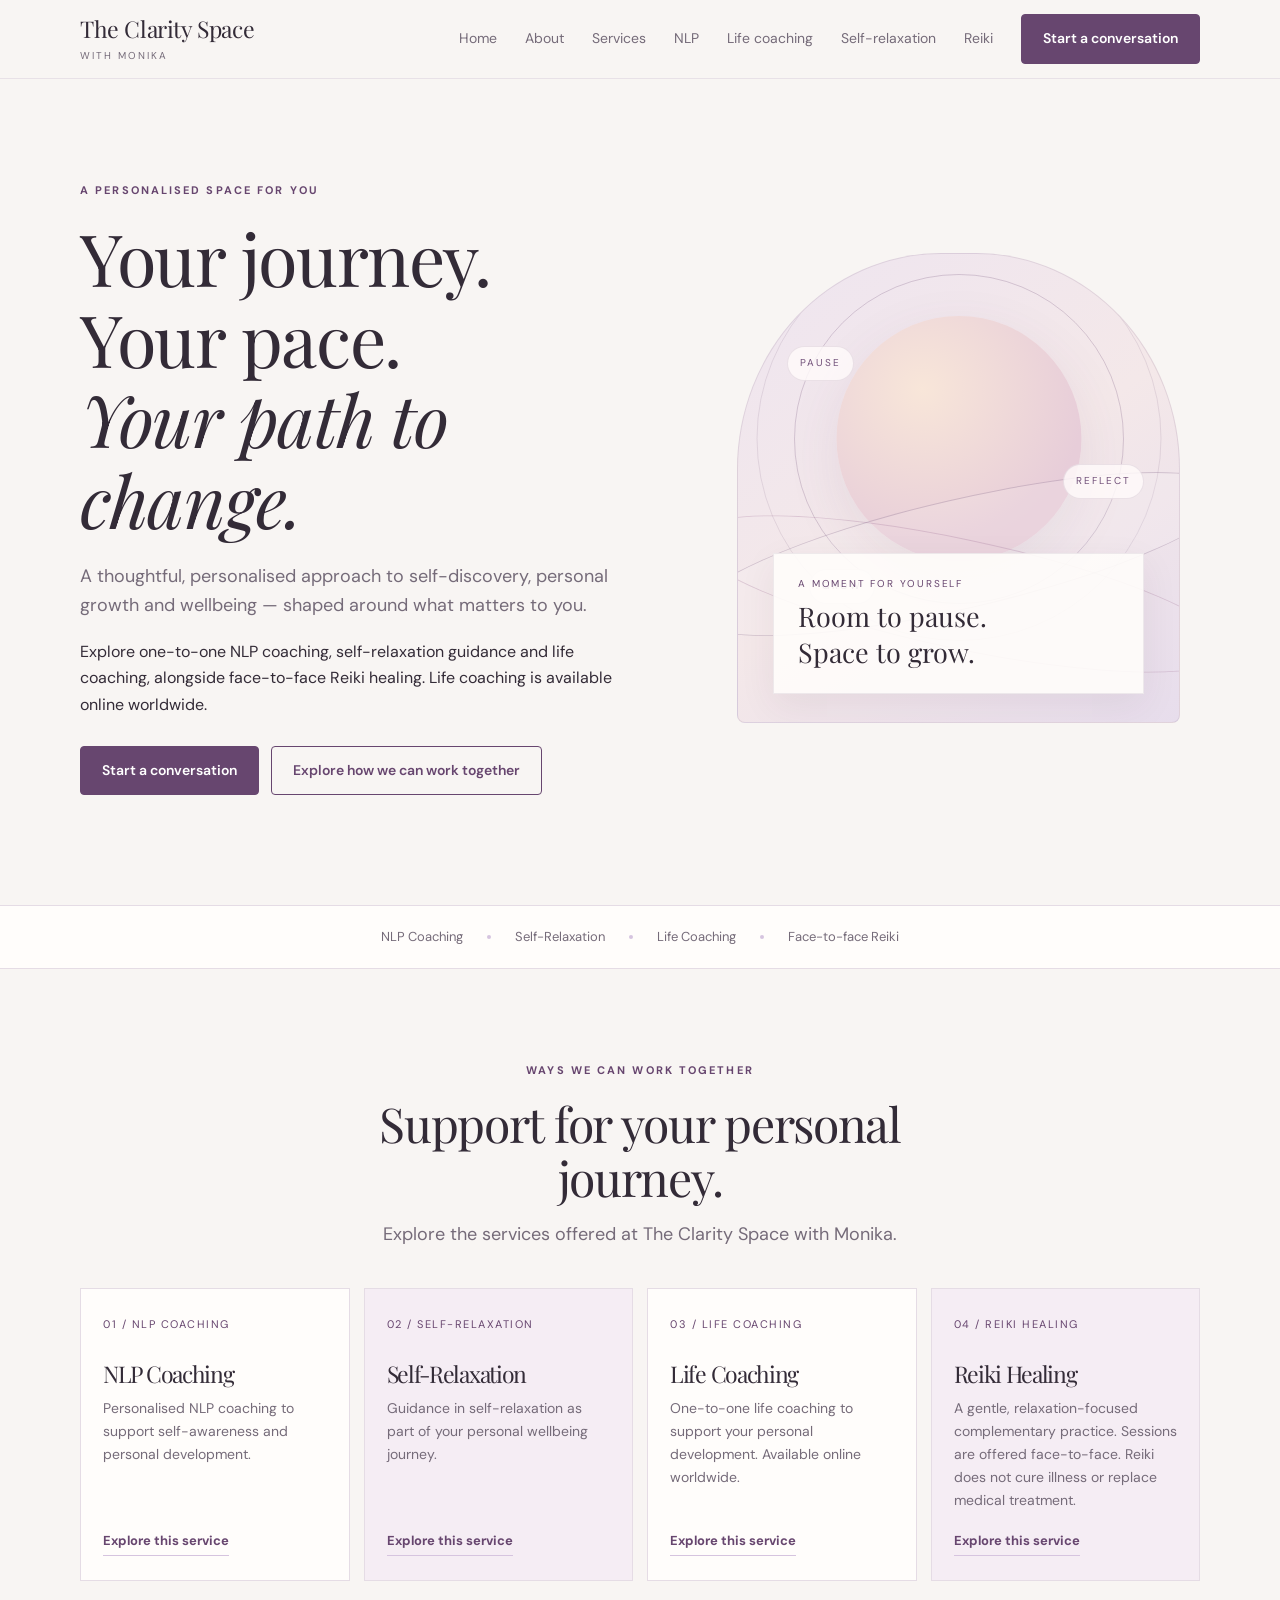
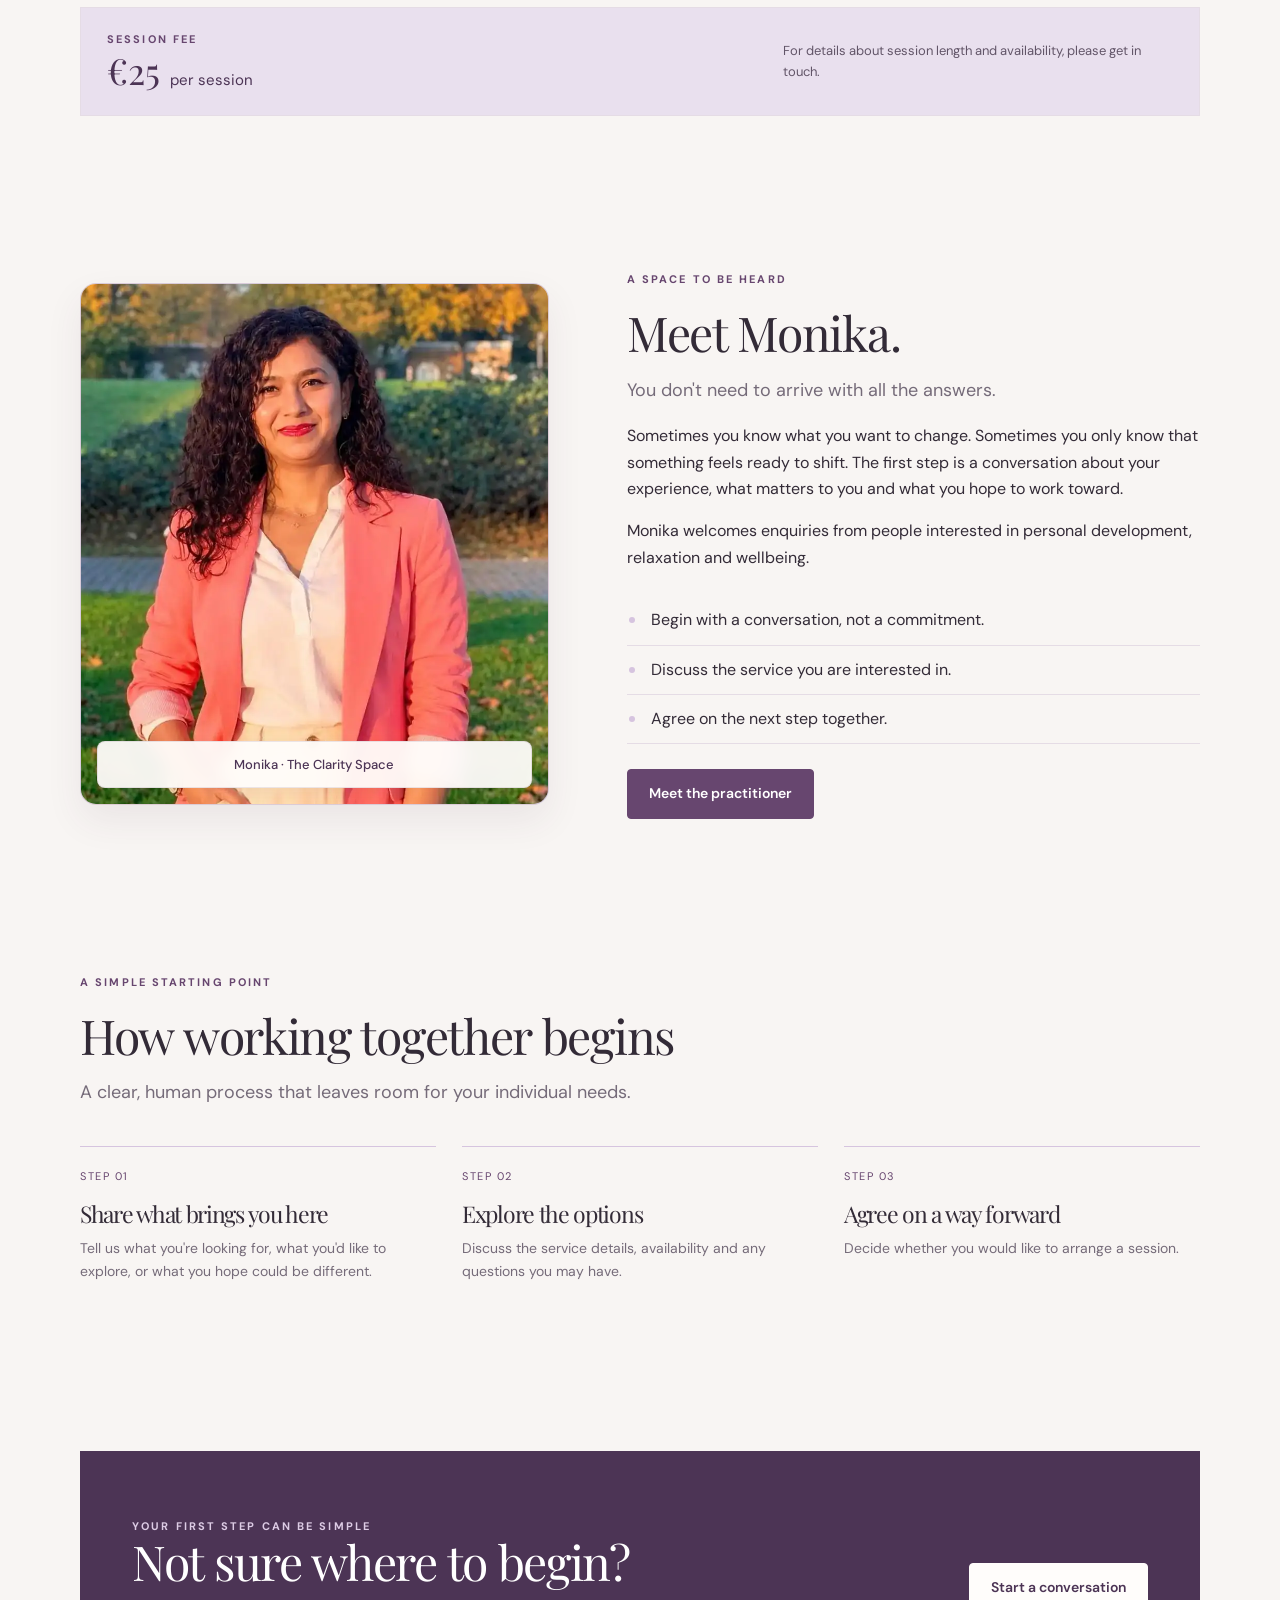
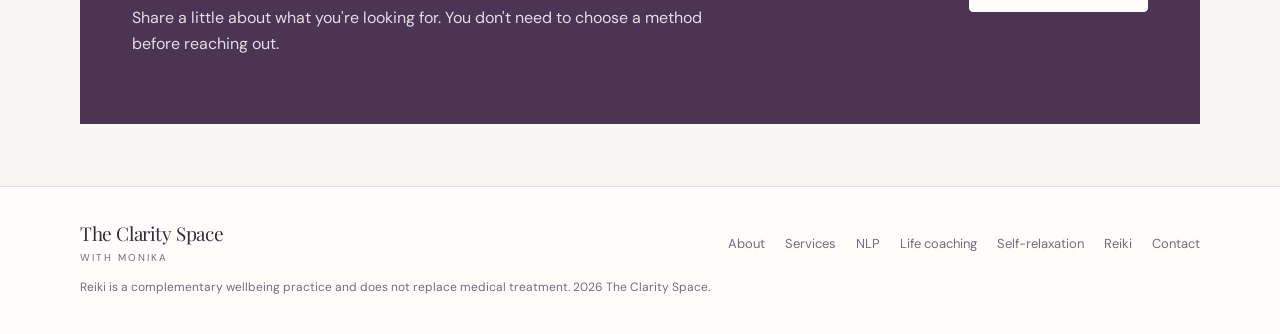
==== commit 743c1950: "image added" ====
--- a/index.html
+++ b/index.html
@@ -1,25 +1,191 @@
 <!doctype html>
-<html lang="en"><head><meta charset="utf-8"><meta name="viewport" content="width=device-width, initial-scale=1"><meta name="description" content="Explore NLP coaching, self-relaxation guidance, life coaching and face-to-face Reiki healing with Monika. Life coaching is available online worldwide."><title>The Clarity Space with Monika | NLP & Life Coaching</title><link rel="canonical" href="https://YOUR-DOMAIN-HERE/"><meta name="robots" content="index,follow,max-image-preview:large"><meta property="og:type" content="website"><meta property="og:site_name" content="The Clarity Space with Monika"><meta property="og:title" content="The Clarity Space with Monika"><meta property="og:description" content="A thoughtful space for coaching, personal development and wellbeing."><meta property="og:url" content="https://YOUR-DOMAIN-HERE/"><meta name="twitter:card" content="summary"><meta name="twitter:title" content="The Clarity Space with Monika"><meta name="twitter:description" content="A thoughtful space for coaching, personal development and wellbeing."><script type="application/ld+json">{"@context": "https://schema.org", "@type": "WebSite", "name": "The Clarity Space with Monika", "description": "Explore NLP coaching, self-relaxation guidance, life coaching and face-to-face Reiki healing with Monika. Life coaching is available online worldwide.", "url": "https://YOUR-DOMAIN-HERE/"}</script><meta name="robots" content="index,follow,max-image-preview:large"><meta property="og:type" content="website"><meta property="og:site_name" content="The Clarity Space with Monika"><meta property="og:title" content="The Clarity Space with Monika"><meta property="og:description" content="A thoughtful space for coaching, personal development and wellbeing."><meta property="og:url" content="https://YOUR-DOMAIN-HERE/"><meta name="twitter:card" content="summary"><meta name="twitter:title" content="The Clarity Space with Monika"><meta name="twitter:description" content="A thoughtful space for coaching, personal development and wellbeing."><script type="application/ld+json">{"@context": "https://schema.org", "@type": "WebSite", "name": "The Clarity Space with Monika", "description": "Explore NLP coaching, self-relaxation guidance, life coaching and face-to-face Reiki healing with Monika. Life coaching is available online worldwide.", "url": "https://YOUR-DOMAIN-HERE/"}</script><link rel="stylesheet" href="assets/styles.css"></head><body>
-<a class="skip" href="#main">Skip to content</a><header class="site-header"><div class="wrap nav"><a class="brand" href="index.html">The Clarity Space<small>with Monika</small></a><button class="nav-toggle" aria-expanded="false" aria-controls="primary-nav">Menu</button><nav id="primary-nav" class="navlinks"><a href="index.html">Home</a><a href="about.html">About</a><a href="work-with-me.html">Services</a><a href="nlp-coaching.html">NLP</a><a href="life-coaching.html">Life coaching</a><a href="self-relaxation.html">Self-relaxation</a><a href="reiki-healing.html">Reiki</a><a class="btn" href="contact.html">Start a conversation</a></nav></div></header>
-<main id="main">
-<section class="hero"><div class="wrap hero-grid"><div class="hero-copy"><p class="eyebrow">A personalised space for you</p><h1 class="serif">Your journey.<br>Your pace.<br><em>Your path to change.</em></h1><p class="lead">A thoughtful, personalised approach to self-discovery, personal growth and wellbeing — shaped around what matters to you.</p><p>Explore one-to-one NLP coaching, self-relaxation guidance and life coaching, alongside face-to-face Reiki healing. Life coaching is available online worldwide.</p><div class="hero-actions"><a class="btn" href="contact.html">Start a conversation</a><a class="btn btn-outline" href="work-with-me.html">Explore how we can work together</a></div></div><div class="hero-art" role="img" aria-label="Abstract editorial artwork in lavender and blush, representing pause, reflection and personal growth">
-  <div class="hero-art-inner">
-    <div class="art-sun"></div><div class="art-ring ring-a"></div><div class="art-ring ring-b"></div>
-    <div class="art-ribbon ribbon-a"></div><div class="art-ribbon ribbon-b"></div>
-    <div class="art-word art-word-one">PAUSE</div><div class="art-word art-word-two">REFLECT</div>
-    <div class="art-word art-word-three">GROW</div>
-    <div class="art-caption"><span>A MOMENT FOR YOURSELF</span><strong>Room to pause.<br>Space to grow.</strong></div>
-  </div>
-</div></div></section>
-<div class="trust-strip"><div class="wrap trust-inner"><span>NLP Coaching</span><span class="dot"></span><span>Self-Relaxation</span><span class="dot"></span><span>Life Coaching</span><span class="dot"></span><span>Face-to-face Reiki</span></div></div>
-<section class="section"><div class="wrap"><div class="section-head center"><p class="eyebrow">Ways we can work together</p><h2 class="serif">Support for your personal journey.</h2><p class="lead">Explore the services offered at The Clarity Space with Monika.</p></div><div class="approach-grid">
-<article class="approach-card"><div class="card-number">01 / NLP COACHING</div><h3 class="serif">NLP Coaching</h3><p>Personalised NLP coaching to support self-awareness and personal development.</p><a class="text-link" href="nlp-coaching.html">Explore this service</a></article>
-<article class="approach-card"><div class="card-number">02 / SELF-RELAXATION</div><h3 class="serif">Self-Relaxation</h3><p>Guidance in self-relaxation as part of your personal wellbeing journey.</p><a class="text-link" href="self-relaxation.html">Explore this service</a></article>
-<article class="approach-card"><div class="card-number">03 / LIFE COACHING</div><h3 class="serif">Life Coaching</h3><p>One-to-one life coaching to support your personal development. Available online worldwide.</p><a class="text-link" href="life-coaching.html">Explore this service</a></article>
-<article class="approach-card"><div class="card-number">04 / REIKI HEALING</div><h3 class="serif">Reiki Healing</h3><p>A gentle, relaxation-focused complementary practice. Sessions are offered face-to-face. Reiki does not cure illness or replace medical treatment.</p><a class="text-link" href="reiki-healing.html">Explore this service</a></article>
-</div><div class="session-price" aria-label="Session pricing"><div><p class="eyebrow">Session fee</p><p class="session-price-main"><strong>€25</strong> <span>per session</span></p></div><p class="session-price-note">For details about session length and availability, please get in touch.</p></div></div></section>
-<section class="section-tight"><div class="wrap split"><div class="portrait-placeholder"><div class="portrait-label">Replace with an authentic portrait of the practitioner</div></div><div><p class="eyebrow">A space to be heard</p><h2 class="serif">Meet Monika.</h2><p class="lead">You don't need to arrive with all the answers.</p><p>Sometimes you know what you want to change. Sometimes you only know that something feels ready to shift. The first step is a conversation about your experience, what matters to you and what you hope to work toward.</p><p>Monika welcomes enquiries from people interested in personal development, relaxation and wellbeing.</p><ul class="check-list"><li>Begin with a conversation, not a commitment.</li><li>Discuss the service you are interested in.</li><li>Agree on the next step together.</li></ul><a class="btn" href="about.html">Meet the practitioner</a></div></div></section>
-<section class="section"><div class="wrap"><div class="section-head"><p class="eyebrow">A simple starting point</p><h2 class="serif">How working together begins</h2><p class="lead">A clear, human process that leaves room for your individual needs.</p></div><div class="process-grid"><article class="process-step"><div class="num">STEP 01</div><h3 class="serif">Share what brings you here</h3><p>Tell us what you're looking for, what you'd like to explore, or what you hope could be different.</p></article><article class="process-step"><div class="num">STEP 02</div><h3 class="serif">Explore the options</h3><p>Discuss the service details, availability and any questions you may have.</p></article><article class="process-step"><div class="num">STEP 03</div><h3 class="serif">Agree on a way forward</h3><p>Decide whether you would like to arrange a session.</p></article></div></div></section>
+<html lang="en">
 
-<section class="section-tight"><div class="wrap"><div class="cta-band"><div><p class="eyebrow">Your first step can be simple</p><h2 class="serif">Not sure where to begin?</h2><p>Share a little about what you're looking for. You don't need to choose a method before reaching out.</p></div><a class="btn" href="contact.html">Start a conversation</a></div></div></section>
-</main><footer class="footer"><div class="wrap"><div class="footer-inner"><a class="brand" href="index.html">The Clarity Space<small>with Monika</small></a><div class="footer-links"><a href="about.html">About</a><a href="work-with-me.html">Services</a><a href="nlp-coaching.html">NLP</a><a href="life-coaching.html">Life coaching</a><a href="self-relaxation.html">Self-relaxation</a><a href="reiki-healing.html">Reiki</a><a href="contact.html">Contact</a></div></div><p class="footer-note">Reiki is a complementary wellbeing practice and does not replace medical treatment. <span data-year></span> The Clarity Space.</p></div></footer><script src="assets/main.js"></script></body></html>+<head>
+  <meta charset="utf-8">
+  <meta name="viewport" content="width=device-width, initial-scale=1">
+  <meta name="description"
+    content="Explore NLP coaching, self-relaxation guidance, life coaching and face-to-face Reiki healing with Monika. Life coaching is available online worldwide.">
+  <title>The Clarity Space with Monika | NLP & Life Coaching</title>
+  <link rel="canonical" href="https://YOUR-DOMAIN-HERE/">
+  <meta name="robots" content="index,follow,max-image-preview:large">
+  <meta property="og:type" content="website">
+  <meta property="og:site_name" content="The Clarity Space with Monika">
+  <meta property="og:title" content="The Clarity Space with Monika | NLP & Life Coaching">
+  <meta property="og:description" content="A thoughtful space for coaching, personal development and wellbeing.">
+  <meta property="og:url" content="https://YOUR-DOMAIN-HERE/">
+  <meta property="og:image" content="https://YOUR-DOMAIN-HERE/assets/instructor.webp">
+  <meta name="twitter:card" content="summary_large_image">
+  <meta name="twitter:title" content="The Clarity Space with Monika | NLP & Life Coaching">
+  <meta name="twitter:description" content="A thoughtful space for coaching, personal development and wellbeing.">
+  <meta name="twitter:image" content="https://YOUR-DOMAIN-HERE/assets/instructor.webp">
+  <script
+    type="application/ld+json">{"@context": "https://schema.org", "@type": "WebSite", "name": "The Clarity Space with Monika", "description": "Explore NLP coaching, self-relaxation guidance, life coaching and face-to-face Reiki healing with Monika. Life coaching is available online worldwide.", "url": "https://YOUR-DOMAIN-HERE/"}</script>
+  <link rel="stylesheet" href="assets/styles.css">
+</head>
+
+<body>
+  <a class="skip" href="#main">Skip to content</a>
+  <header class="site-header">
+    <div class="wrap nav"><a class="brand" href="index.html">The Clarity Space<small>with Monika</small></a><button
+        class="nav-toggle" aria-expanded="false" aria-controls="primary-nav">Menu</button>
+      <nav id="primary-nav" class="navlinks"><a href="index.html">Home</a><a href="about.html">About</a><a
+          href="work-with-me.html">Services</a><a href="nlp-coaching.html">NLP</a><a href="life-coaching.html">Life
+          coaching</a><a href="self-relaxation.html">Self-relaxation</a><a href="reiki-healing.html">Reiki</a><a
+          class="btn" href="contact.html">Start a conversation</a></nav>
+    </div>
+  </header>
+  <main id="main">
+    <section class="hero">
+      <div class="wrap hero-grid">
+        <div class="hero-copy">
+          <p class="eyebrow">A personalised space for you</p>
+          <h1 class="serif">Your journey.<br>Your pace.<br><em>Your path to change.</em></h1>
+          <p class="lead">A thoughtful, personalised approach to self-discovery, personal growth and wellbeing — shaped
+            around what matters to you.</p>
+          <p>Explore one-to-one NLP coaching, self-relaxation guidance and life coaching, alongside face-to-face Reiki
+            healing. Life coaching is available online worldwide.</p>
+          <div class="hero-actions"><a class="btn" href="contact.html">Start a conversation</a><a
+              class="btn btn-outline" href="work-with-me.html">Explore how we can work together</a></div>
+        </div>
+        <div class="hero-art" role="img"
+          aria-label="Abstract editorial artwork in lavender and blush, representing pause, reflection and personal growth">
+          <div class="hero-art-inner">
+            <div class="art-sun"></div>
+            <div class="art-ring ring-a"></div>
+            <div class="art-ring ring-b"></div>
+            <div class="art-ribbon ribbon-a"></div>
+            <div class="art-ribbon ribbon-b"></div>
+            <div class="art-word art-word-one">PAUSE</div>
+            <div class="art-word art-word-two">REFLECT</div>
+            <div class="art-word art-word-three">GROW</div>
+            <div class="art-caption"><span>A MOMENT FOR YOURSELF</span><strong>Room to pause.<br>Space to grow.</strong>
+            </div>
+          </div>
+        </div>
+      </div>
+    </section>
+    <div class="trust-strip">
+      <div class="wrap trust-inner"><span>NLP Coaching</span><span class="dot"></span><span>Self-Relaxation</span><span
+          class="dot"></span><span>Life Coaching</span><span class="dot"></span><span>Face-to-face Reiki</span></div>
+    </div>
+    <section class="section">
+      <div class="wrap">
+        <div class="section-head center">
+          <p class="eyebrow">Ways we can work together</p>
+          <h2 class="serif">Support for your personal journey.</h2>
+          <p class="lead">Explore the services offered at The Clarity Space with Monika.</p>
+        </div>
+        <div class="approach-grid">
+          <article class="approach-card">
+            <div class="card-number">01 / NLP COACHING</div>
+            <h3 class="serif">NLP Coaching</h3>
+            <p>Personalised NLP coaching to support self-awareness and personal development.</p><a class="text-link"
+              href="nlp-coaching.html">Explore this service</a>
+          </article>
+          <article class="approach-card">
+            <div class="card-number">02 / SELF-RELAXATION</div>
+            <h3 class="serif">Self-Relaxation</h3>
+            <p>Guidance in self-relaxation as part of your personal wellbeing journey.</p><a class="text-link"
+              href="self-relaxation.html">Explore this service</a>
+          </article>
+          <article class="approach-card">
+            <div class="card-number">03 / LIFE COACHING</div>
+            <h3 class="serif">Life Coaching</h3>
+            <p>One-to-one life coaching to support your personal development. Available online worldwide.</p><a
+              class="text-link" href="life-coaching.html">Explore this service</a>
+          </article>
+          <article class="approach-card">
+            <div class="card-number">04 / REIKI HEALING</div>
+            <h3 class="serif">Reiki Healing</h3>
+            <p>A gentle, relaxation-focused complementary practice. Sessions are offered face-to-face. Reiki does not
+              cure illness or replace medical treatment.</p><a class="text-link" href="reiki-healing.html">Explore this
+              service</a>
+          </article>
+        </div>
+        <div class="session-price" aria-label="Session pricing">
+          <div>
+            <p class="eyebrow">Session fee</p>
+            <p class="session-price-main"><strong>€25</strong> <span>per session</span></p>
+          </div>
+          <p class="session-price-note">For details about session length and availability, please get in touch.</p>
+        </div>
+      </div>
+    </section>
+    <section class="section-tight">
+      <div class="wrap split">
+        <div class="portrait-frame">
+          <img src="assets/instructor.webp" alt="Monika, Certified NLP and Life Coach at The Clarity Space" class="portrait-img" width="897" height="1322" loading="lazy">
+          <div class="portrait-label">Monika · The Clarity Space</div>
+        </div>
+        <div>
+          <p class="eyebrow">A space to be heard</p>
+          <h2 class="serif">Meet Monika.</h2>
+          <p class="lead">You don't need to arrive with all the answers.</p>
+          <p>Sometimes you know what you want to change. Sometimes you only know that something feels ready to shift.
+            The first step is a conversation about your experience, what matters to you and what you hope to work
+            toward.</p>
+          <p>Monika welcomes enquiries from people interested in personal development, relaxation and wellbeing.</p>
+          <ul class="check-list">
+            <li>Begin with a conversation, not a commitment.</li>
+            <li>Discuss the service you are interested in.</li>
+            <li>Agree on the next step together.</li>
+          </ul><a class="btn" href="about.html">Meet the practitioner</a>
+        </div>
+      </div>
+    </section>
+    <section class="section">
+      <div class="wrap">
+        <div class="section-head">
+          <p class="eyebrow">A simple starting point</p>
+          <h2 class="serif">How working together begins</h2>
+          <p class="lead">A clear, human process that leaves room for your individual needs.</p>
+        </div>
+        <div class="process-grid">
+          <article class="process-step">
+            <div class="num">STEP 01</div>
+            <h3 class="serif">Share what brings you here</h3>
+            <p>Tell us what you're looking for, what you'd like to explore, or what you hope could be different.</p>
+          </article>
+          <article class="process-step">
+            <div class="num">STEP 02</div>
+            <h3 class="serif">Explore the options</h3>
+            <p>Discuss the service details, availability and any questions you may have.</p>
+          </article>
+          <article class="process-step">
+            <div class="num">STEP 03</div>
+            <h3 class="serif">Agree on a way forward</h3>
+            <p>Decide whether you would like to arrange a session.</p>
+          </article>
+        </div>
+      </div>
+    </section>
+
+    <section class="section-tight">
+      <div class="wrap">
+        <div class="cta-band">
+          <div>
+            <p class="eyebrow">Your first step can be simple</p>
+            <h2 class="serif">Not sure where to begin?</h2>
+            <p>Share a little about what you're looking for. You don't need to choose a method before reaching out.</p>
+          </div><a class="btn" href="contact.html">Start a conversation</a>
+        </div>
+      </div>
+    </section>
+  </main>
+  <footer class="footer">
+    <div class="wrap">
+      <div class="footer-inner"><a class="brand" href="index.html">The Clarity Space<small>with Monika</small></a>
+        <div class="footer-links"><a href="about.html">About</a><a href="work-with-me.html">Services</a><a
+            href="nlp-coaching.html">NLP</a><a href="life-coaching.html">Life coaching</a><a
+            href="self-relaxation.html">Self-relaxation</a><a href="reiki-healing.html">Reiki</a><a
+            href="contact.html">Contact</a></div>
+      </div>
+      <p class="footer-note">Reiki is a complementary wellbeing practice and does not replace medical treatment. <span
+          data-year></span> The Clarity Space.</p>
+    </div>
+  </footer>
+  <script src="assets/main.js"></script>
+</body>
+
+</html>
--- a/assets/styles.css
+++ b/assets/styles.css
@@ -1,45 +1,1196 @@
-
 @import url('https://fonts.googleapis.com/css2?family=DM+Sans:wght@400;500;600;700&family=Playfair+Display:wght@400;500;600&display=swap');
-:root{--paper:#f8f5f3;--white:#fffdfb;--ink:#332b37;--muted:#756b79;--purple:#67466f;--purple-dark:#4c3455;--lavender:#e9e0ee;--lavender-deep:#d6c4df;--blush:#f2e2e3;--line:#e5dce5;--serif:'Playfair Display',Georgia,serif;--sans:'DM Sans',Arial,sans-serif}
-*{box-sizing:border-box}html{scroll-behavior:smooth}body{margin:0;background:var(--paper);color:var(--ink);font-family:var(--sans);font-size:16px;line-height:1.65}a{color:inherit;text-decoration:none}img{max-width:100%;display:block}button,input,textarea,select{font:inherit}.wrap{width:min(1120px,calc(100% - 40px));margin:auto}.skip{position:absolute;left:-9999px}.skip:focus{left:20px;top:20px;background:white;padding:10px;z-index:10}.site-header{position:sticky;top:0;z-index:5;background:rgba(248,245,243,.94);backdrop-filter:blur(12px);border-bottom:1px solid rgba(229,220,229,.8)}.nav{min-height:78px;display:flex;align-items:center;justify-content:space-between;gap:24px}.brand{font-family:var(--serif);font-size:23px;line-height:1.1;letter-spacing:-.4px}.brand small{display:block;font:10px var(--sans);letter-spacing:2px;text-transform:uppercase;color:var(--muted);margin-top:7px}.navlinks{display:flex;align-items:center;gap:28px;font-size:14px}.navlinks a:not(.btn){color:var(--muted)}.navlinks a:hover{color:var(--purple)}.nav-toggle{display:none;background:none;border:1px solid var(--line);border-radius:999px;padding:8px 13px;color:var(--ink)}.btn{display:inline-flex;align-items:center;justify-content:center;min-height:48px;padding:12px 21px;border-radius:4px;background:var(--purple);color:white;font-size:14px;font-weight:600;border:1px solid var(--purple);transition:background .2s,transform .2s}.btn:hover{background:var(--purple-dark);transform:translateY(-1px)}.btn-outline{background:transparent;color:var(--purple)}.btn-outline:hover{color:white}.eyebrow{font-size:11px;font-weight:700;letter-spacing:2.1px;text-transform:uppercase;color:var(--purple);margin:0 0 18px}.serif{font-family:var(--serif);font-weight:400;letter-spacing:-1.3px;line-height:1.12}h1,h2,h3,p{margin-top:0}h1{font-size:clamp(42px,6vw,72px);margin-bottom:22px}h2{font-size:clamp(32px,4vw,48px);margin-bottom:16px}h3{font-size:23px;line-height:1.25;margin-bottom:10px}.lead{font-size:18px;color:var(--muted);max-width:600px}.small{font-size:13px;color:var(--muted)}.section{padding:92px 0}.section-tight{padding:62px 0}.section-head{max-width:660px;margin-bottom:38px}.section-head.center{text-align:center;margin-left:auto;margin-right:auto}.section-head.center .lead{margin-left:auto;margin-right:auto}.hero{padding:78px 0 86px;overflow:hidden}.hero-grid{display:grid;grid-template-columns:1.08fr .92fr;gap:70px;align-items:center}.hero-copy{padding:24px 0}.hero-actions{display:flex;flex-wrap:wrap;gap:12px;margin-top:28px}.hero-art{position:relative;min-height:510px;display:grid;place-items:center;padding:20px}
-.hero-art-inner{position:relative;overflow:hidden;width:min(100%,500px);height:470px;background:linear-gradient(145deg,#eee5f0 0%,#f4e8e9 52%,#e7ddec 100%);border-radius:46% 46% 8px 8px;border:1px solid rgba(103,70,111,.13)}
-.art-sun{position:absolute;width:245px;height:245px;border-radius:50%;background:radial-gradient(circle at 35% 30%,#f8e6d9,#e7cdd9 70%);top:62px;left:50%;transform:translateX(-50%);box-shadow:0 18px 55px rgba(103,70,111,.09)}
-.art-ring{position:absolute;border:1px solid rgba(103,70,111,.23);border-radius:50%;left:50%;transform:translateX(-50%)}
-.ring-a{width:330px;height:330px;top:20px}.ring-b{width:405px;height:405px;top:-18px;border-color:rgba(103,70,111,.13)}
-.art-ribbon{position:absolute;height:110px;width:125%;left:-12%;border:1px solid rgba(103,70,111,.24);border-radius:50%;transform:rotate(-13deg)}
-.ribbon-a{top:245px;background:rgba(255,255,255,.12)}.ribbon-b{top:285px;transform:rotate(12deg);border-color:rgba(167,126,159,.32)}
-.art-word{position:absolute;font-size:10px;letter-spacing:2px;color:#72517a;background:rgba(255,251,250,.82);padding:8px 12px;border:1px solid rgba(103,70,111,.12);border-radius:30px}
-.art-word-one{top:92px;left:11%}.art-word-two{top:210px;right:8%}.art-word-three{top:315px;left:16%}
-.art-caption{position:absolute;left:8%;right:8%;bottom:28px;padding:22px 24px;background:rgba(255,253,251,.9);border:1px solid rgba(103,70,111,.1);box-shadow:0 12px 35px rgba(72,48,76,.07)}
-.art-caption span{display:block;color:var(--purple);font-size:10px;letter-spacing:1.8px;margin-bottom:8px}
-.art-caption strong{font:27px/1.2 var(--serif);font-weight:400;color:var(--ink)}
-.trust-strip{background:var(--white);border-top:1px solid var(--line);border-bottom:1px solid var(--line)}.trust-inner{display:flex;align-items:center;justify-content:center;gap:24px;flex-wrap:wrap;padding:20px 0;color:var(--muted);font-size:13px}.dot{width:4px;height:4px;border-radius:50%;background:var(--lavender-deep)}.session-price{margin-top:26px;padding:22px 26px;background:var(--lavender);border:1px solid var(--line);display:flex;align-items:center;justify-content:space-between;gap:24px}.session-price .eyebrow{margin:0 0 3px}.session-price-main{margin:0;display:flex;align-items:baseline;gap:10px;color:var(--purple-dark)}.session-price-main strong{font-family:var(--serif);font-size:36px;font-weight:400;line-height:1.1}.session-price-main span{font-size:15px}.session-price-note{max-width:390px;margin:0;color:#625568;font-size:13px}.approach-grid{display:grid;grid-template-columns:repeat(4,1fr);gap:14px}.approach-card{padding:26px 22px 24px;background:var(--white);border:1px solid var(--line);min-height:255px;display:flex;flex-direction:column}.approach-card:nth-child(2),.approach-card:nth-child(4){background:#f5edf4}.card-number{font-size:11px;letter-spacing:1.5px;color:var(--purple);margin-bottom:28px}.approach-card p{font-size:14px;color:var(--muted);margin-bottom:18px}.text-link{margin-top:auto;color:var(--purple);font-size:13px;font-weight:700;border-bottom:1px solid var(--lavender-deep);padding-bottom:3px;align-self:flex-start}.split{display:grid;grid-template-columns:.9fr 1.1fr;gap:78px;align-items:center}.portrait-placeholder{min-height:440px;background:linear-gradient(140deg,var(--blush),var(--lavender));position:relative;display:flex;align-items:flex-end;padding:24px}.portrait-placeholder:before{content:"";position:absolute;width:65%;height:78%;left:17%;top:8%;border:1px solid rgba(103,70,111,.24);border-radius:48% 48% 4px 4px}.portrait-label{position:relative;background:rgba(255,253,251,.9);padding:13px 16px;font-size:12px;color:var(--muted);width:100%}.check-list{padding:0;list-style:none;margin:25px 0}.check-list li{padding:11px 0 11px 24px;border-bottom:1px solid var(--line);position:relative}.check-list li:before{content:"";position:absolute;width:6px;height:6px;background:var(--lavender-deep);border-radius:50%;left:2px;top:21px}.process-grid{display:grid;grid-template-columns:repeat(3,1fr);gap:26px}.process-step{border-top:1px solid var(--lavender-deep);padding-top:20px}.process-step .num{font-size:11px;color:var(--purple);letter-spacing:1.5px;margin-bottom:16px}.process-step p{font-size:14px;color:var(--muted)}.course-band{background:var(--lavender);padding:54px;border-radius:4px;display:flex;align-items:center;justify-content:space-between;gap:36px}.course-band p{max-width:600px;color:#625568;margin-bottom:0}.cta-band{background:var(--purple-dark);color:white;padding:66px 52px;display:flex;align-items:center;justify-content:space-between;gap:32px}.cta-band .eyebrow{color:#ddcce5}.cta-band p{color:#e4dce6;max-width:580px;margin-bottom:0}.cta-band .btn{background:var(--white);color:var(--purple-dark);border-color:var(--white)}.cta-band .btn:hover{background:var(--blush)}.page-hero{padding:72px 0 56px;background:linear-gradient(120deg,var(--paper),#f0e8f1)}.page-hero h1{font-size:clamp(42px,5vw,62px);max-width:820px}.content-grid{display:grid;grid-template-columns:1fr 1fr;gap:22px}.content-card{padding:30px;background:var(--white);border:1px solid var(--line)}.content-card p{color:var(--muted)}.form-frame{width:100%;min-height:950px;border:0;background:var(--white)}.contact-grid{display:grid;grid-template-columns:.7fr 1.3fr;gap:42px;align-items:start}.contact-note{background:var(--lavender);padding:28px}.contact-note p{color:#625568}.footer{padding:36px 0;border-top:1px solid var(--line);background:var(--white)}.footer-inner{display:flex;justify-content:space-between;gap:24px;align-items:center}.footer-links{display:flex;gap:20px;flex-wrap:wrap;font-size:13px;color:var(--muted)}.footer .brand{font-size:19px}.footer-note{font-size:12px;color:var(--muted);margin:14px 0 0}.tagline{color:var(--muted);font-size:13px}.notice{padding:14px 16px;background:#fff8e9;border-left:3px solid #d8b875;color:#665638;font-size:13px}.faq{border-top:1px solid var(--line);padding:20px 0}.faq h3{font-size:19px}.faq p{color:var(--muted);margin-bottom:0}
-@media(max-width:850px){.hero-grid,.split,.contact-grid{grid-template-columns:1fr;gap:34px}.hero{padding-top:45px}.hero-art{min-height:390px}.orb-one{width:300px;height:300px}.orb-two{width:180px;height:180px}.art-panel{min-height:320px}.approach-grid{grid-template-columns:repeat(2,1fr)}.course-band,.cta-band{padding:36px;align-items:flex-start;flex-direction:column}.process-grid{gap:18px}.portrait-placeholder{min-height:360px}.section{padding:68px 0}}
-@media(max-width:620px){.wrap{width:min(100% - 30px,1120px)}.nav{min-height:70px}.nav-toggle{display:block}.navlinks{display:none;position:absolute;top:69px;left:0;right:0;padding:20px;background:var(--paper);border-bottom:1px solid var(--line);flex-direction:column;align-items:stretch;gap:16px}.navlinks.open{display:flex}.navlinks .btn{width:100%}.brand{font-size:21px}.hero h1{font-size:44px}.lead{font-size:16px}.hero-art{min-height:320px}.orb-one{width:245px;height:245px;right:0}.orb-two{width:145px;height:145px}.art-panel{width:75%;min-height:280px;padding:20px}.art-note strong{font-size:20px}.approach-grid,.content-grid,.process-grid{grid-template-columns:1fr}.approach-card{min-height:auto}.card-number{margin-bottom:18px}.section{padding:58px 0}.section-tight{padding:44px 0}.course-band,.cta-band{padding:28px 23px}.session-price{align-items:flex-start;flex-direction:column;gap:8px}.footer-inner{align-items:flex-start;flex-direction:column}.page-hero{padding:52px 0 38px}}
-
-@media(max-width:820px){.hero-art{min-height:390px}.hero-art-inner{height:360px;max-width:420px}.art-sun{width:190px;height:190px;top:45px}.ring-a{width:260px;height:260px;top:12px}.ring-b{width:320px;height:320px;top:-18px}.art-ribbon{top:195px}.ribbon-b{top:225px}.art-word-one{top:70px}.art-word-two{top:160px}.art-word-three{top:235px}.art-caption{bottom:20px;padding:16px 18px}.art-caption strong{font-size:23px}}
+
+:root {
+    --paper: #f8f5f3;
+    --white: #fffdfb;
+    --ink: #332b37;
+    --muted: #756b79;
+    --purple: #67466f;
+    --purple-dark: #4c3455;
+    --lavender: #e9e0ee;
+    --lavender-deep: #d6c4df;
+    --blush: #f2e2e3;
+    --line: #e5dce5;
+    --serif: 'Playfair Display', Georgia, serif;
+    --sans: 'DM Sans', Arial, sans-serif
+}
+
+* {
+    box-sizing: border-box
+}
+
+html {
+    scroll-behavior: smooth
+}
+
+body {
+    margin: 0;
+    background: var(--paper);
+    color: var(--ink);
+    font-family: var(--sans);
+    font-size: 16px;
+    line-height: 1.65
+}
+
+a {
+    color: inherit;
+    text-decoration: none
+}
+
+img {
+    max-width: 100%;
+    display: block
+}
+
+button,
+input,
+textarea,
+select {
+    font: inherit
+}
+
+.wrap {
+    width: min(1120px, calc(100% - 40px));
+    margin: auto
+}
+
+.skip {
+    position: absolute;
+    left: -9999px
+}
+
+.skip:focus {
+    left: 20px;
+    top: 20px;
+    background: white;
+    padding: 10px;
+    z-index: 10
+}
+
+.site-header {
+    position: sticky;
+    top: 0;
+    z-index: 5;
+    background: rgba(248, 245, 243, .94);
+    backdrop-filter: blur(12px);
+    border-bottom: 1px solid rgba(229, 220, 229, .8)
+}
+
+.nav {
+    min-height: 78px;
+    display: flex;
+    align-items: center;
+    justify-content: space-between;
+    gap: 24px
+}
+
+.brand {
+    font-family: var(--serif);
+    font-size: 23px;
+    line-height: 1.1;
+    letter-spacing: -.4px
+}
+
+.brand small {
+    display: block;
+    font: 10px var(--sans);
+    letter-spacing: 2px;
+    text-transform: uppercase;
+    color: var(--muted);
+    margin-top: 7px
+}
+
+.navlinks {
+    display: flex;
+    align-items: center;
+    gap: 28px;
+    font-size: 14px
+}
+
+.navlinks a:not(.btn) {
+    color: var(--muted)
+}
+
+.navlinks a:hover {
+    color: var(--purple)
+}
+
+.nav-toggle {
+    display: none;
+    background: none;
+    border: 1px solid var(--line);
+    border-radius: 999px;
+    padding: 8px 13px;
+    color: var(--ink)
+}
+
+.btn {
+    display: inline-flex;
+    align-items: center;
+    justify-content: center;
+    min-height: 48px;
+    padding: 12px 21px;
+    border-radius: 4px;
+    background: var(--purple);
+    color: white;
+    font-size: 14px;
+    font-weight: 600;
+    border: 1px solid var(--purple);
+    transition: background .2s, transform .2s
+}
+
+.btn:hover {
+    background: var(--purple-dark);
+    transform: translateY(-1px)
+}
+
+.btn-outline {
+    background: transparent;
+    color: var(--purple)
+}
+
+.btn-outline:hover {
+    color: white
+}
+
+.eyebrow {
+    font-size: 11px;
+    font-weight: 700;
+    letter-spacing: 2.1px;
+    text-transform: uppercase;
+    color: var(--purple);
+    margin: 0 0 18px
+}
+
+.serif {
+    font-family: var(--serif);
+    font-weight: 400;
+    letter-spacing: -1.3px;
+    line-height: 1.12
+}
+
+h1,
+h2,
+h3,
+p {
+    margin-top: 0
+}
+
+h1 {
+    font-size: clamp(42px, 6vw, 72px);
+    margin-bottom: 22px
+}
+
+h2 {
+    font-size: clamp(32px, 4vw, 48px);
+    margin-bottom: 16px
+}
+
+h3 {
+    font-size: 23px;
+    line-height: 1.25;
+    margin-bottom: 10px
+}
+
+.lead {
+    font-size: 18px;
+    color: var(--muted);
+    max-width: 600px
+}
+
+.small {
+    font-size: 13px;
+    color: var(--muted)
+}
+
+.section {
+    padding: 92px 0
+}
+
+.section-tight {
+    padding: 62px 0
+}
+
+.section-head {
+    max-width: 660px;
+    margin-bottom: 38px
+}
+
+.section-head.center {
+    text-align: center;
+    margin-left: auto;
+    margin-right: auto
+}
+
+.section-head.center .lead {
+    margin-left: auto;
+    margin-right: auto
+}
+
+.hero {
+    padding: 78px 0 86px;
+    overflow: hidden
+}
+
+.hero-grid {
+    display: grid;
+    grid-template-columns: 1.08fr .92fr;
+    gap: 70px;
+    align-items: center
+}
+
+.hero-copy {
+    padding: 24px 0
+}
+
+.hero-actions {
+    display: flex;
+    flex-wrap: wrap;
+    gap: 12px;
+    margin-top: 28px
+}
+
+.hero-art {
+    position: relative;
+    min-height: 510px;
+    display: grid;
+    place-items: center;
+    padding: 20px
+}
+
+.hero-art-inner {
+    position: relative;
+    overflow: hidden;
+    width: min(100%, 500px);
+    height: 470px;
+    background: linear-gradient(145deg, #eee5f0 0%, #f4e8e9 52%, #e7ddec 100%);
+    border-radius: 46% 46% 8px 8px;
+    border: 1px solid rgba(103, 70, 111, .13)
+}
+
+.art-sun {
+    position: absolute;
+    width: 245px;
+    height: 245px;
+    border-radius: 50%;
+    background: radial-gradient(circle at 35% 30%, #f8e6d9, #e7cdd9 70%);
+    top: 62px;
+    left: 50%;
+    transform: translateX(-50%);
+    box-shadow: 0 18px 55px rgba(103, 70, 111, .09)
+}
+
+.art-ring {
+    position: absolute;
+    border: 1px solid rgba(103, 70, 111, .23);
+    border-radius: 50%;
+    left: 50%;
+    transform: translateX(-50%)
+}
+
+.ring-a {
+    width: 330px;
+    height: 330px;
+    top: 20px
+}
+
+.ring-b {
+    width: 405px;
+    height: 405px;
+    top: -18px;
+    border-color: rgba(103, 70, 111, .13)
+}
+
+.art-ribbon {
+    position: absolute;
+    height: 110px;
+    width: 125%;
+    left: -12%;
+    border: 1px solid rgba(103, 70, 111, .24);
+    border-radius: 50%;
+    transform: rotate(-13deg)
+}
+
+.ribbon-a {
+    top: 245px;
+    background: rgba(255, 255, 255, .12)
+}
+
+.ribbon-b {
+    top: 285px;
+    transform: rotate(12deg);
+    border-color: rgba(167, 126, 159, .32)
+}
+
+.art-word {
+    position: absolute;
+    font-size: 10px;
+    letter-spacing: 2px;
+    color: #72517a;
+    background: rgba(255, 251, 250, .82);
+    padding: 8px 12px;
+    border: 1px solid rgba(103, 70, 111, .12);
+    border-radius: 30px
+}
+
+.art-word-one {
+    top: 92px;
+    left: 11%
+}
+
+.art-word-two {
+    top: 210px;
+    right: 8%
+}
+
+.art-word-three {
+    top: 315px;
+    left: 16%
+}
+
+.art-caption {
+    position: absolute;
+    left: 8%;
+    right: 8%;
+    bottom: 28px;
+    padding: 22px 24px;
+    background: rgba(255, 253, 251, .9);
+    border: 1px solid rgba(103, 70, 111, .1);
+    box-shadow: 0 12px 35px rgba(72, 48, 76, .07)
+}
+
+.art-caption span {
+    display: block;
+    color: var(--purple);
+    font-size: 10px;
+    letter-spacing: 1.8px;
+    margin-bottom: 8px
+}
+
+.art-caption strong {
+    font: 27px/1.2 var(--serif);
+    font-weight: 400;
+    color: var(--ink)
+}
+
+.trust-strip {
+    background: var(--white);
+    border-top: 1px solid var(--line);
+    border-bottom: 1px solid var(--line)
+}
+
+.trust-inner {
+    display: flex;
+    align-items: center;
+    justify-content: center;
+    gap: 24px;
+    flex-wrap: wrap;
+    padding: 20px 0;
+    color: var(--muted);
+    font-size: 13px
+}
+
+.dot {
+    width: 4px;
+    height: 4px;
+    border-radius: 50%;
+    background: var(--lavender-deep)
+}
+
+.session-price {
+    margin-top: 26px;
+    padding: 22px 26px;
+    background: var(--lavender);
+    border: 1px solid var(--line);
+    display: flex;
+    align-items: center;
+    justify-content: space-between;
+    gap: 24px
+}
+
+.session-price .eyebrow {
+    margin: 0 0 3px
+}
+
+.session-price-main {
+    margin: 0;
+    display: flex;
+    align-items: baseline;
+    gap: 10px;
+    color: var(--purple-dark)
+}
+
+.session-price-main strong {
+    font-family: var(--serif);
+    font-size: 36px;
+    font-weight: 400;
+    line-height: 1.1
+}
+
+.session-price-main span {
+    font-size: 15px
+}
+
+.session-price-note {
+    max-width: 390px;
+    margin: 0;
+    color: #625568;
+    font-size: 13px
+}
+
+.approach-grid {
+    display: grid;
+    grid-template-columns: repeat(4, 1fr);
+    gap: 14px
+}
+
+.approach-card {
+    padding: 26px 22px 24px;
+    background: var(--white);
+    border: 1px solid var(--line);
+    min-height: 255px;
+    display: flex;
+    flex-direction: column
+}
+
+.approach-card:nth-child(2),
+.approach-card:nth-child(4) {
+    background: #f5edf4
+}
+
+.card-number {
+    font-size: 11px;
+    letter-spacing: 1.5px;
+    color: var(--purple);
+    margin-bottom: 28px
+}
+
+.approach-card p {
+    font-size: 14px;
+    color: var(--muted);
+    margin-bottom: 18px
+}
+
+.text-link {
+    margin-top: auto;
+    color: var(--purple);
+    font-size: 13px;
+    font-weight: 700;
+    border-bottom: 1px solid var(--lavender-deep);
+    padding-bottom: 3px;
+    align-self: flex-start
+}
+
+.split {
+    display: grid;
+    grid-template-columns: .9fr 1.1fr;
+    gap: 78px;
+    align-items: center
+}
+
+.portrait-placeholder {
+    min-height: 440px;
+    background: linear-gradient(140deg, var(--blush), var(--lavender));
+    position: relative;
+    display: flex;
+    align-items: flex-end;
+    padding: 24px
+}
+
+.portrait-placeholder:before {
+    content: "";
+    position: absolute;
+    width: 65%;
+    height: 78%;
+    left: 17%;
+    top: 8%;
+    border: 1px solid rgba(103, 70, 111, .24);
+    border-radius: 48% 48% 4px 4px
+}
+
+.portrait-label {
+    position: relative;
+    background: rgba(255, 253, 251, .9);
+    padding: 13px 16px;
+    font-size: 12px;
+    color: var(--muted);
+    width: 100%
+}
+
+.portrait-frame {
+    position: relative;
+    border-radius: 16px;
+    overflow: hidden;
+    background: linear-gradient(140deg, var(--blush), var(--lavender));
+    border: 1px solid rgba(103, 70, 111, .14);
+    box-shadow: 0 16px 36px rgba(72, 48, 76, .08);
+    display: flex;
+    flex-direction: column
+}
+
+.portrait-frame img,
+.portrait-img {
+    width: 100%;
+    height: auto;
+    max-height: 520px;
+    aspect-ratio: 897/1322;
+    object-fit: cover;
+    object-position: center top;
+    display: block
+}
+
+.portrait-frame .portrait-label {
+    position: absolute;
+    left: 16px;
+    right: 16px;
+    bottom: 16px;
+    background: rgba(255, 253, 251, .94);
+    backdrop-filter: blur(8px);
+    padding: 12px 16px;
+    font-size: 13px;
+    font-weight: 500;
+    color: var(--purple-dark);
+    border: 1px solid rgba(103, 70, 111, .12);
+    border-radius: 8px;
+    box-shadow: 0 4px 14px rgba(72, 48, 76, .06);
+    text-align: center;
+    margin: 0;
+    width: auto
+}
+
+.check-list {
+    padding: 0;
+    list-style: none;
+    margin: 25px 0
+}
+
+.check-list li {
+    padding: 11px 0 11px 24px;
+    border-bottom: 1px solid var(--line);
+    position: relative
+}
+
+.check-list li:before {
+    content: "";
+    position: absolute;
+    width: 6px;
+    height: 6px;
+    background: var(--lavender-deep);
+    border-radius: 50%;
+    left: 2px;
+    top: 21px
+}
+
+.process-grid {
+    display: grid;
+    grid-template-columns: repeat(3, 1fr);
+    gap: 26px
+}
+
+.process-step {
+    border-top: 1px solid var(--lavender-deep);
+    padding-top: 20px
+}
+
+.process-step .num {
+    font-size: 11px;
+    color: var(--purple);
+    letter-spacing: 1.5px;
+    margin-bottom: 16px
+}
+
+.process-step p {
+    font-size: 14px;
+    color: var(--muted)
+}
+
+.course-band {
+    background: var(--lavender);
+    padding: 54px;
+    border-radius: 4px;
+    display: flex;
+    align-items: center;
+    justify-content: space-between;
+    gap: 36px
+}
+
+.course-band p {
+    max-width: 600px;
+    color: #625568;
+    margin-bottom: 0
+}
+
+.cta-band {
+    background: var(--purple-dark);
+    color: white;
+    padding: 66px 52px;
+    display: flex;
+    align-items: center;
+    justify-content: space-between;
+    gap: 32px
+}
+
+.cta-band .eyebrow {
+    color: #ddcce5
+}
+
+.cta-band p {
+    color: #e4dce6;
+    max-width: 580px;
+    margin-bottom: 0
+}
+
+.cta-band .btn {
+    background: var(--white);
+    color: var(--purple-dark);
+    border-color: var(--white)
+}
+
+.cta-band .btn:hover {
+    background: var(--blush)
+}
+
+.page-hero {
+    padding: 72px 0 56px;
+    background: linear-gradient(120deg, var(--paper), #f0e8f1)
+}
+
+.page-hero h1 {
+    font-size: clamp(42px, 5vw, 62px);
+    max-width: 820px
+}
+
+.content-grid {
+    display: grid;
+    grid-template-columns: 1fr 1fr;
+    gap: 22px
+}
+
+.content-card {
+    padding: 30px;
+    background: var(--white);
+    border: 1px solid var(--line)
+}
+
+.content-card p {
+    color: var(--muted)
+}
+
+.form-frame {
+    width: 100%;
+    min-height: 950px;
+    border: 0;
+    background: var(--white)
+}
+
+.contact-grid {
+    display: grid;
+    grid-template-columns: .7fr 1.3fr;
+    gap: 42px;
+    align-items: start
+}
+
+.contact-note {
+    background: var(--lavender);
+    padding: 28px
+}
+
+.contact-note p {
+    color: #625568
+}
+
+.footer {
+    padding: 36px 0;
+    border-top: 1px solid var(--line);
+    background: var(--white)
+}
+
+.footer-inner {
+    display: flex;
+    justify-content: space-between;
+    gap: 24px;
+    align-items: center
+}
+
+.footer-links {
+    display: flex;
+    gap: 20px;
+    flex-wrap: wrap;
+    font-size: 13px;
+    color: var(--muted)
+}
+
+.footer .brand {
+    font-size: 19px
+}
+
+.footer-note {
+    font-size: 12px;
+    color: var(--muted);
+    margin: 14px 0 0
+}
+
+.tagline {
+    color: var(--muted);
+    font-size: 13px
+}
+
+.notice {
+    padding: 14px 16px;
+    background: #fff8e9;
+    border-left: 3px solid #d8b875;
+    color: #665638;
+    font-size: 13px
+}
+
+.faq {
+    border-top: 1px solid var(--line);
+    padding: 20px 0
+}
+
+.faq h3 {
+    font-size: 19px
+}
+
+.faq p {
+    color: var(--muted);
+    margin-bottom: 0
+}
+
+@media(max-width:850px) {
+
+    .hero-grid,
+    .split,
+    .contact-grid {
+        grid-template-columns: 1fr;
+        gap: 34px
+    }
+
+    .hero {
+        padding-top: 45px
+    }
+
+    .hero-art {
+        min-height: 390px
+    }
+
+    .orb-one {
+        width: 300px;
+        height: 300px
+    }
+
+    .orb-two {
+        width: 180px;
+        height: 180px
+    }
+
+    .art-panel {
+        min-height: 320px
+    }
+
+    .approach-grid {
+        grid-template-columns: repeat(2, 1fr)
+    }
+
+    .course-band,
+    .cta-band {
+        padding: 36px;
+        align-items: flex-start;
+        flex-direction: column
+    }
+
+    .process-grid {
+        gap: 18px
+    }
+
+    .portrait-placeholder {
+        min-height: 360px
+    }
+
+    .portrait-frame {
+        max-width: 420px;
+        margin: 0 auto
+    }
+
+    .section {
+        padding: 68px 0
+    }
+}
+
+@media(max-width:620px) {
+    .wrap {
+        width: min(100% - 30px, 1120px)
+    }
+
+    .nav {
+        min-height: 70px
+    }
+
+    .nav-toggle {
+        display: block
+    }
+
+    .navlinks {
+        display: none;
+        position: absolute;
+        top: 69px;
+        left: 0;
+        right: 0;
+        padding: 20px;
+        background: var(--paper);
+        border-bottom: 1px solid var(--line);
+        flex-direction: column;
+        align-items: stretch;
+        gap: 16px
+    }
+
+    .navlinks.open {
+        display: flex
+    }
+
+    .navlinks .btn {
+        width: 100%
+    }
+
+    .brand {
+        font-size: 21px
+    }
+
+    .hero h1 {
+        font-size: 44px
+    }
+
+    .lead {
+        font-size: 16px
+    }
+
+    .hero-art {
+        min-height: 320px
+    }
+
+    .orb-one {
+        width: 245px;
+        height: 245px;
+        right: 0
+    }
+
+    .orb-two {
+        width: 145px;
+        height: 145px
+    }
+
+    .art-panel {
+        width: 75%;
+        min-height: 280px;
+        padding: 20px
+    }
+
+    .art-note strong {
+        font-size: 20px
+    }
+
+    .approach-grid,
+    .content-grid,
+    .process-grid {
+        grid-template-columns: 1fr
+    }
+
+    .approach-card {
+        min-height: auto
+    }
+
+    .card-number {
+        margin-bottom: 18px
+    }
+
+    .section {
+        padding: 58px 0
+    }
+
+    .section-tight {
+        padding: 44px 0
+    }
+
+    .course-band,
+    .cta-band {
+        padding: 28px 23px
+    }
+
+    .session-price {
+        align-items: flex-start;
+        flex-direction: column;
+        gap: 8px
+    }
+
+    .footer-inner {
+        align-items: flex-start;
+        flex-direction: column
+    }
+
+    .page-hero {
+        padding: 52px 0 38px
+    }
+}
+
+@media(max-width:820px) {
+    .hero-art {
+        min-height: 390px
+    }
+
+    .hero-art-inner {
+        height: 360px;
+        max-width: 420px
+    }
+
+    .art-sun {
+        width: 190px;
+        height: 190px;
+        top: 45px
+    }
+
+    .ring-a {
+        width: 260px;
+        height: 260px;
+        top: 12px
+    }
+
+    .ring-b {
+        width: 320px;
+        height: 320px;
+        top: -18px
+    }
+
+    .art-ribbon {
+        top: 195px
+    }
+
+    .ribbon-b {
+        top: 225px
+    }
+
+    .art-word-one {
+        top: 70px
+    }
+
+    .art-word-two {
+        top: 160px
+    }
+
+    .art-word-three {
+        top: 235px
+    }
+
+    .art-caption {
+        bottom: 20px;
+        padding: 16px 18px
+    }
+
+    .art-caption strong {
+        font-size: 23px
+    }
+}
 
 /* Contact page: balanced layout without the removed enquiry form */
-.contact-section{padding-top:58px}
-.contact-layout{display:grid;grid-template-columns:.9fr 1.1fr;gap:54px;align-items:stretch;max-width:1120px}
-.contact-intro{background:var(--lavender);padding:clamp(34px,5vw,58px);display:flex;flex-direction:column;justify-content:center;min-height:430px}
-.contact-intro h2{font-size:clamp(38px,4vw,54px);line-height:1.08;margin:10px 0 20px}
-.contact-intro>p:not(.eyebrow){font-size:17px;color:#625568;max-width:360px}
-.contact-signoff{margin-top:32px!important;font-family:var(--serif);font-size:22px!important;color:var(--ink)!important}
-.contact-signoff span{font-family:var(--sans);font-size:12px;letter-spacing:1.5px;text-transform:uppercase;color:var(--muted)}
-.contact-options{display:grid;grid-template-columns:1fr 1fr;gap:16px}
-.contact-option{min-height:198px;padding:25px;background:var(--white);border:1px solid var(--line);display:flex;flex-direction:column;justify-content:center;gap:10px;text-decoration:none;transition:transform .2s ease,border-color .2s ease}
-.contact-option:hover{transform:translateY(-3px);border-color:var(--purple)}
-.contact-option strong{font-family:var(--serif);font-size:25px;font-weight:400;color:var(--ink)}
-.contact-option>span:last-child{font-size:14px;color:var(--muted);overflow-wrap:anywhere}
-.contact-kicker{font-size:10px;letter-spacing:1.8px;font-weight:700;color:var(--purple)}
-.contact-option-featured{background:#684875;border-color:#684875}
-.contact-option-featured .contact-kicker,.contact-option-featured strong,.contact-option-featured>span:last-child{color:#fff}
-@media(max-width:850px){.contact-layout{grid-template-columns:1fr;gap:22px}.contact-intro{min-height:300px}.contact-options{grid-template-columns:1fr 1fr}}
-@media(max-width:520px){.contact-options{grid-template-columns:1fr}.contact-option{min-height:145px}}
+.contact-section {
+    padding-top: 58px
+}
+
+.contact-layout {
+    display: grid;
+    grid-template-columns: .9fr 1.1fr;
+    gap: 54px;
+    align-items: stretch;
+    max-width: 1120px
+}
+
+.contact-intro {
+    background: var(--lavender);
+    padding: clamp(34px, 5vw, 58px);
+    display: flex;
+    flex-direction: column;
+    justify-content: center;
+    min-height: 430px
+}
+
+.contact-intro h2 {
+    font-size: clamp(38px, 4vw, 54px);
+    line-height: 1.08;
+    margin: 10px 0 20px
+}
+
+.contact-intro>p:not(.eyebrow) {
+    font-size: 17px;
+    color: #625568;
+    max-width: 360px
+}
+
+.contact-signoff {
+    margin-top: 32px !important;
+    font-family: var(--serif);
+    font-size: 22px !important;
+    color: var(--ink) !important
+}
+
+.contact-signoff span {
+    font-family: var(--sans);
+    font-size: 12px;
+    letter-spacing: 1.5px;
+    text-transform: uppercase;
+    color: var(--muted)
+}
+
+.contact-options {
+    display: grid;
+    grid-template-columns: 1fr 1fr;
+    gap: 16px
+}
+
+.contact-option {
+    min-height: 198px;
+    padding: 25px;
+    background: var(--white);
+    border: 1px solid var(--line);
+    display: flex;
+    flex-direction: column;
+    justify-content: center;
+    gap: 10px;
+    text-decoration: none;
+    transition: transform .2s ease, border-color .2s ease
+}
+
+.contact-option:hover {
+    transform: translateY(-3px);
+    border-color: var(--purple)
+}
+
+.contact-option strong {
+    font-family: var(--serif);
+    font-size: 25px;
+    font-weight: 400;
+    color: var(--ink)
+}
+
+.contact-option>span:last-child {
+    font-size: 14px;
+    color: var(--muted);
+    overflow-wrap: anywhere
+}
+
+.contact-kicker {
+    font-size: 10px;
+    letter-spacing: 1.8px;
+    font-weight: 700;
+    color: var(--purple)
+}
+
+.contact-option-featured {
+    background: #684875;
+    border-color: #684875
+}
+
+.contact-option-featured .contact-kicker,
+.contact-option-featured strong,
+.contact-option-featured>span:last-child {
+    color: #fff
+}
+
+@media(max-width:850px) {
+    .contact-layout {
+        grid-template-columns: 1fr;
+        gap: 22px
+    }
+
+    .contact-intro {
+        min-height: 300px
+    }
+
+    .contact-options {
+        grid-template-columns: 1fr 1fr
+    }
+}
+
+@media(max-width:520px) {
+    .contact-options {
+        grid-template-columns: 1fr
+    }
+
+    .contact-option {
+        min-height: 145px
+    }
+}
 
 /* Individual service pages */
-.service-detail{display:grid;grid-template-columns:1.35fr .65fr;gap:54px;align-items:start;max-width:1000px}.service-main{max-width:680px}.service-main p{color:var(--muted);font-size:17px}.service-main h2{margin-top:42px}.service-aside{background:var(--lavender);padding:32px}.service-aside p:not(.eyebrow){color:#625568}@media(max-width:850px){.service-detail{grid-template-columns:1fr;gap:28px}}
+.service-detail {
+    display: grid;
+    grid-template-columns: 1.35fr .65fr;
+    gap: 54px;
+    align-items: start;
+    max-width: 1000px
+}
+
+.service-main {
+    max-width: 680px
+}
+
+.service-main p {
+    color: var(--muted);
+    font-size: 17px
+}
+
+.service-main h2 {
+    margin-top: 42px
+}
+
+.service-aside {
+    background: var(--lavender);
+    padding: 32px
+}
+
+.service-aside p:not(.eyebrow) {
+    color: #625568
+}
+
+@media(max-width:850px) {
+    .service-detail {
+        grid-template-columns: 1fr;
+        gap: 28px
+    }
+}
 
 /* Individual service pages */
-.service-detail{display:grid;grid-template-columns:1.35fr .65fr;gap:54px;align-items:start;max-width:1000px}.service-main{max-width:680px}.service-main p{color:var(--muted);font-size:17px}.service-main h2{margin-top:42px}.service-aside{background:var(--lavender);padding:32px}.service-aside p:not(.eyebrow){color:#625568}@media(max-width:850px){.service-detail{grid-template-columns:1fr;gap:28px}}
+.service-detail {
+    display: grid;
+    grid-template-columns: 1.35fr .65fr;
+    gap: 54px;
+    align-items: start;
+    max-width: 1000px
+}
+
+.service-main {
+    max-width: 680px
+}
+
+.service-main p {
+    color: var(--muted);
+    font-size: 17px
+}
+
+.service-main h2 {
+    margin-top: 42px
+}
+
+.service-aside {
+    background: var(--lavender);
+    padding: 32px
+}
+
+.service-aside p:not(.eyebrow) {
+    color: #625568
+}
+
+@media(max-width:850px) {
+    .service-detail {
+        grid-template-columns: 1fr;
+        gap: 28px
+    }
+}
